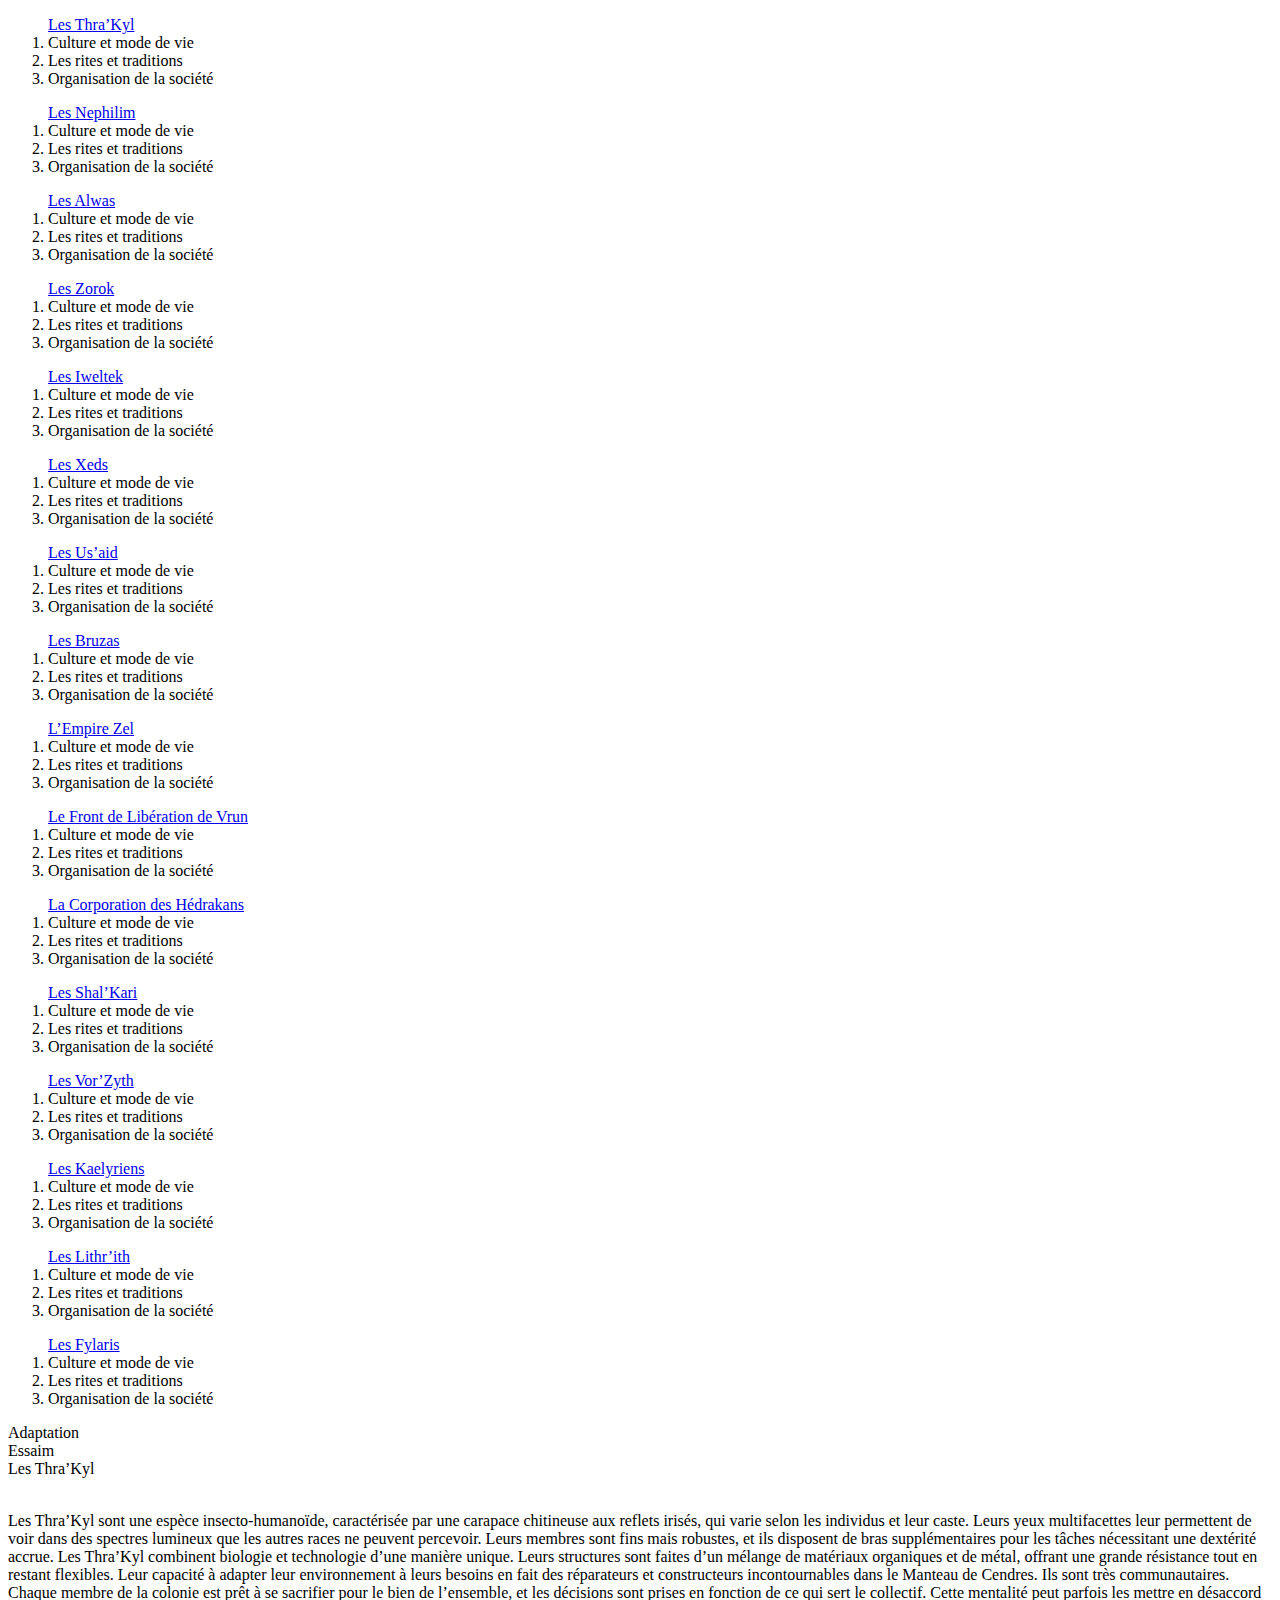
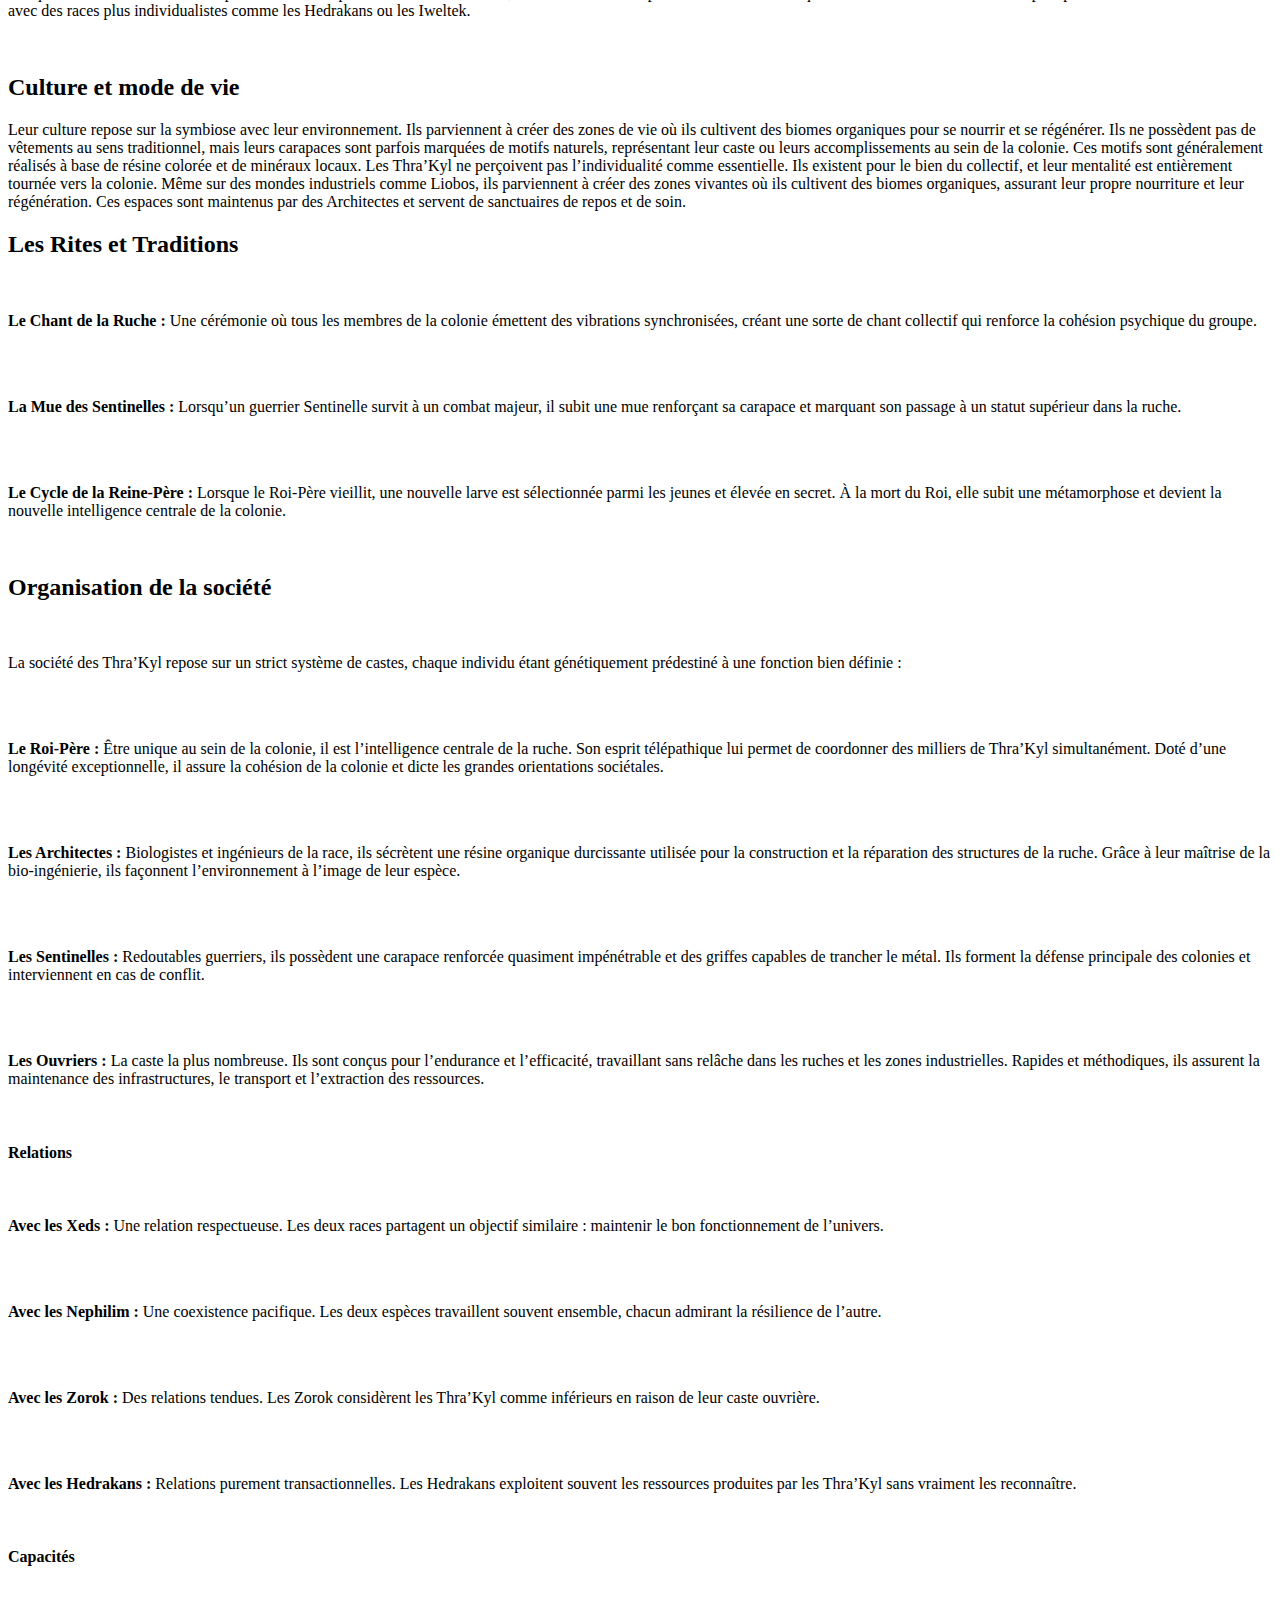
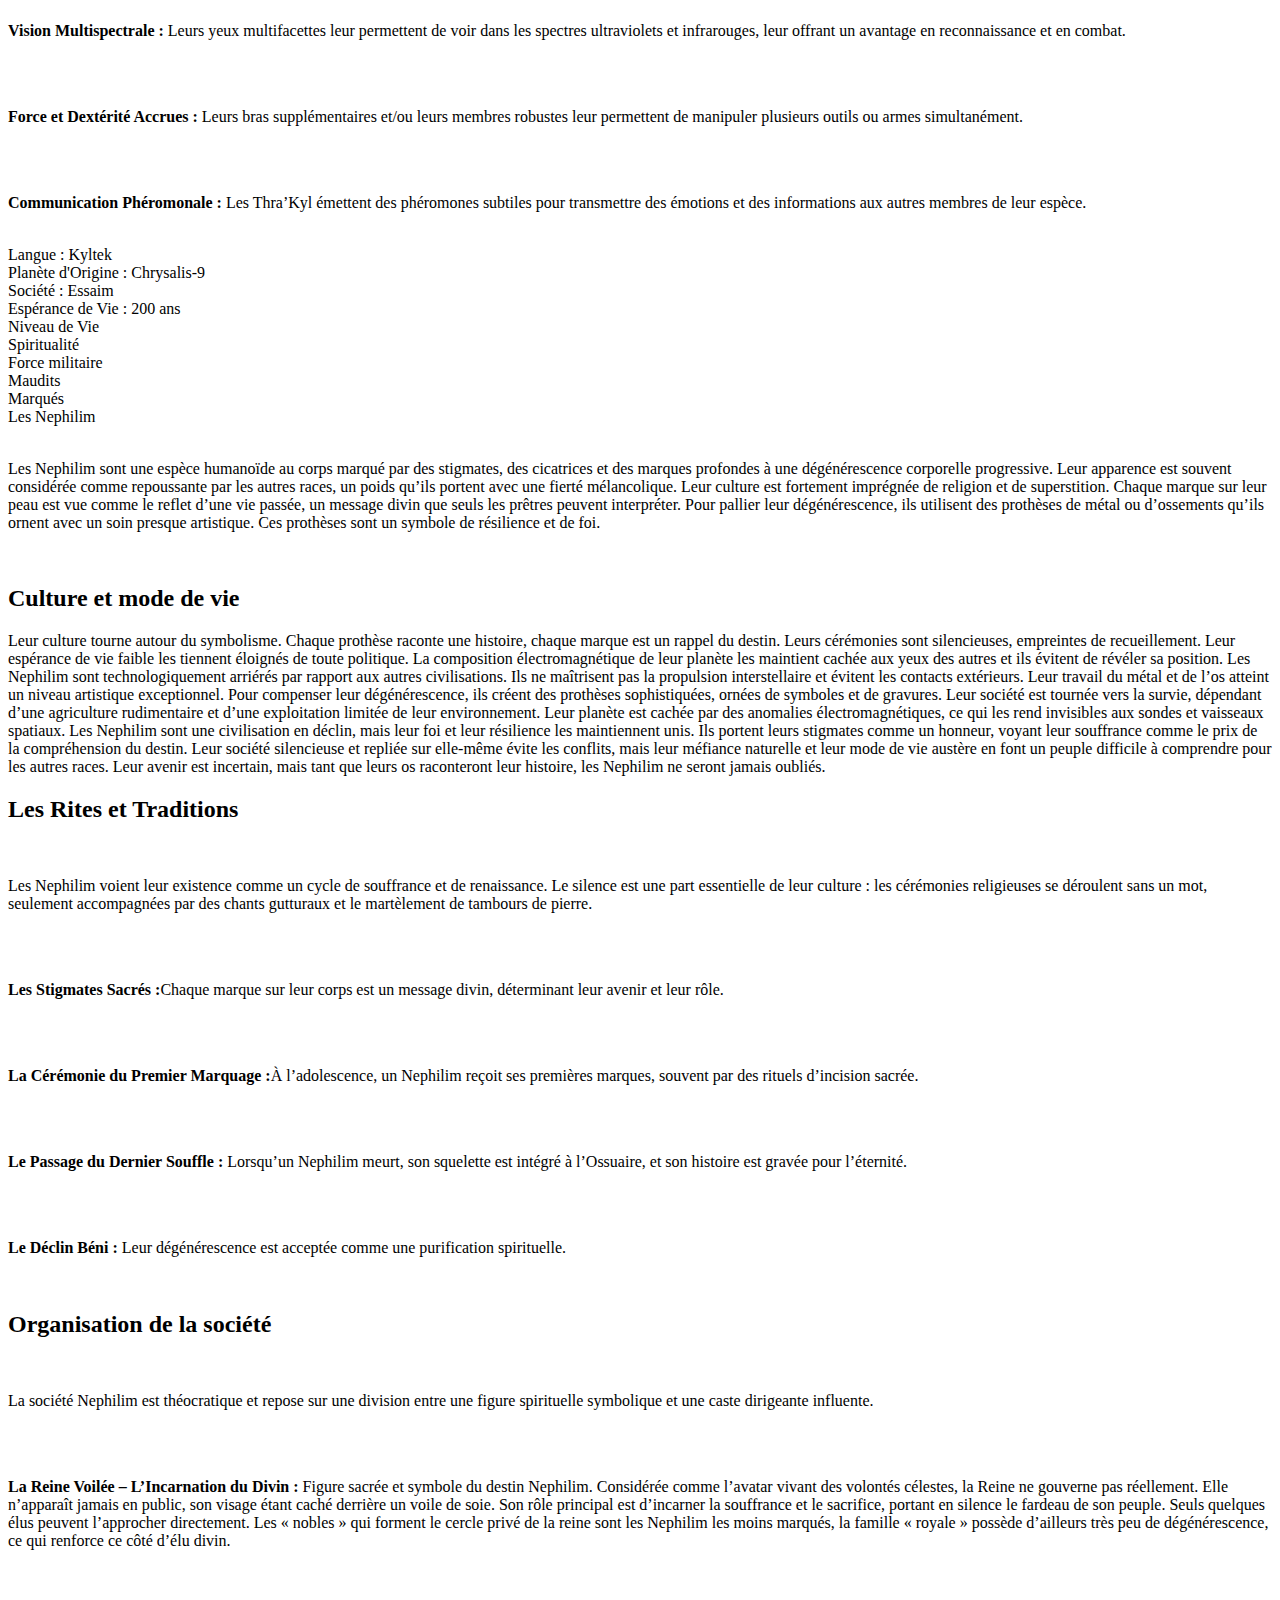
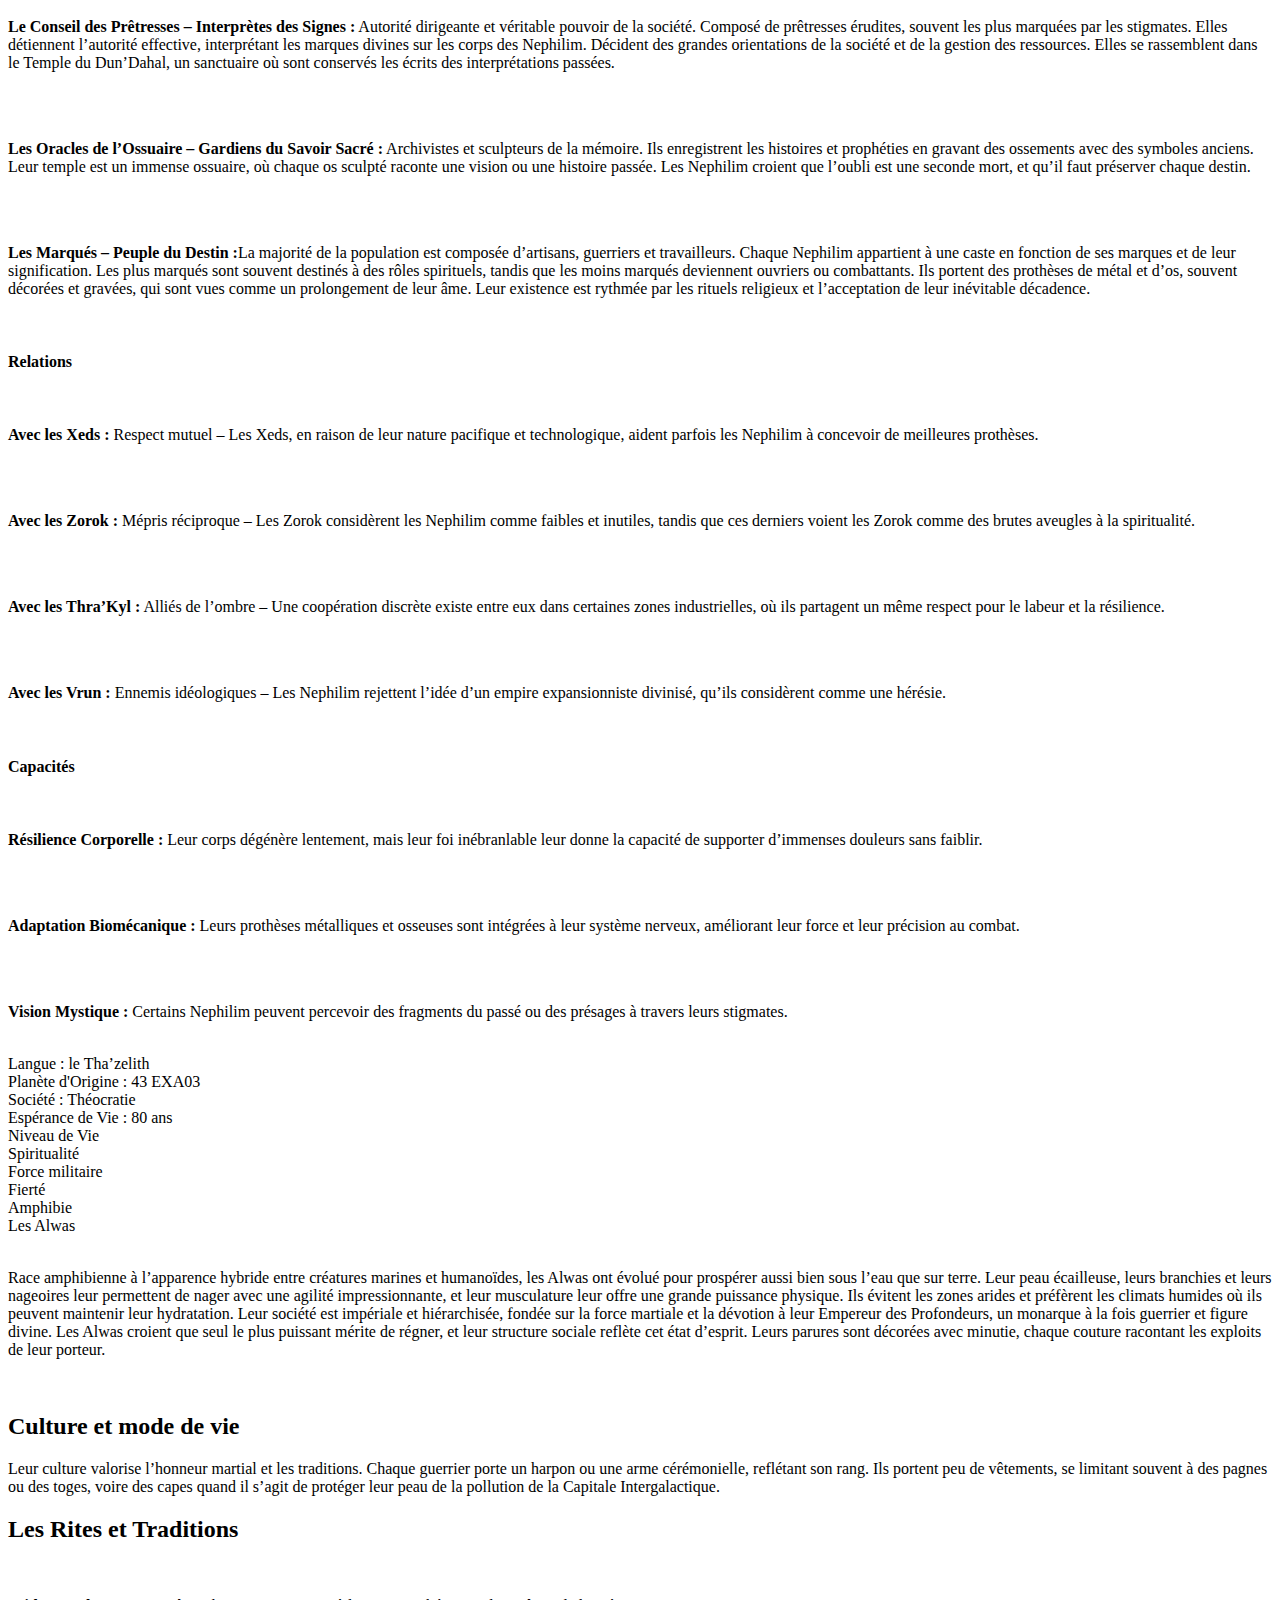
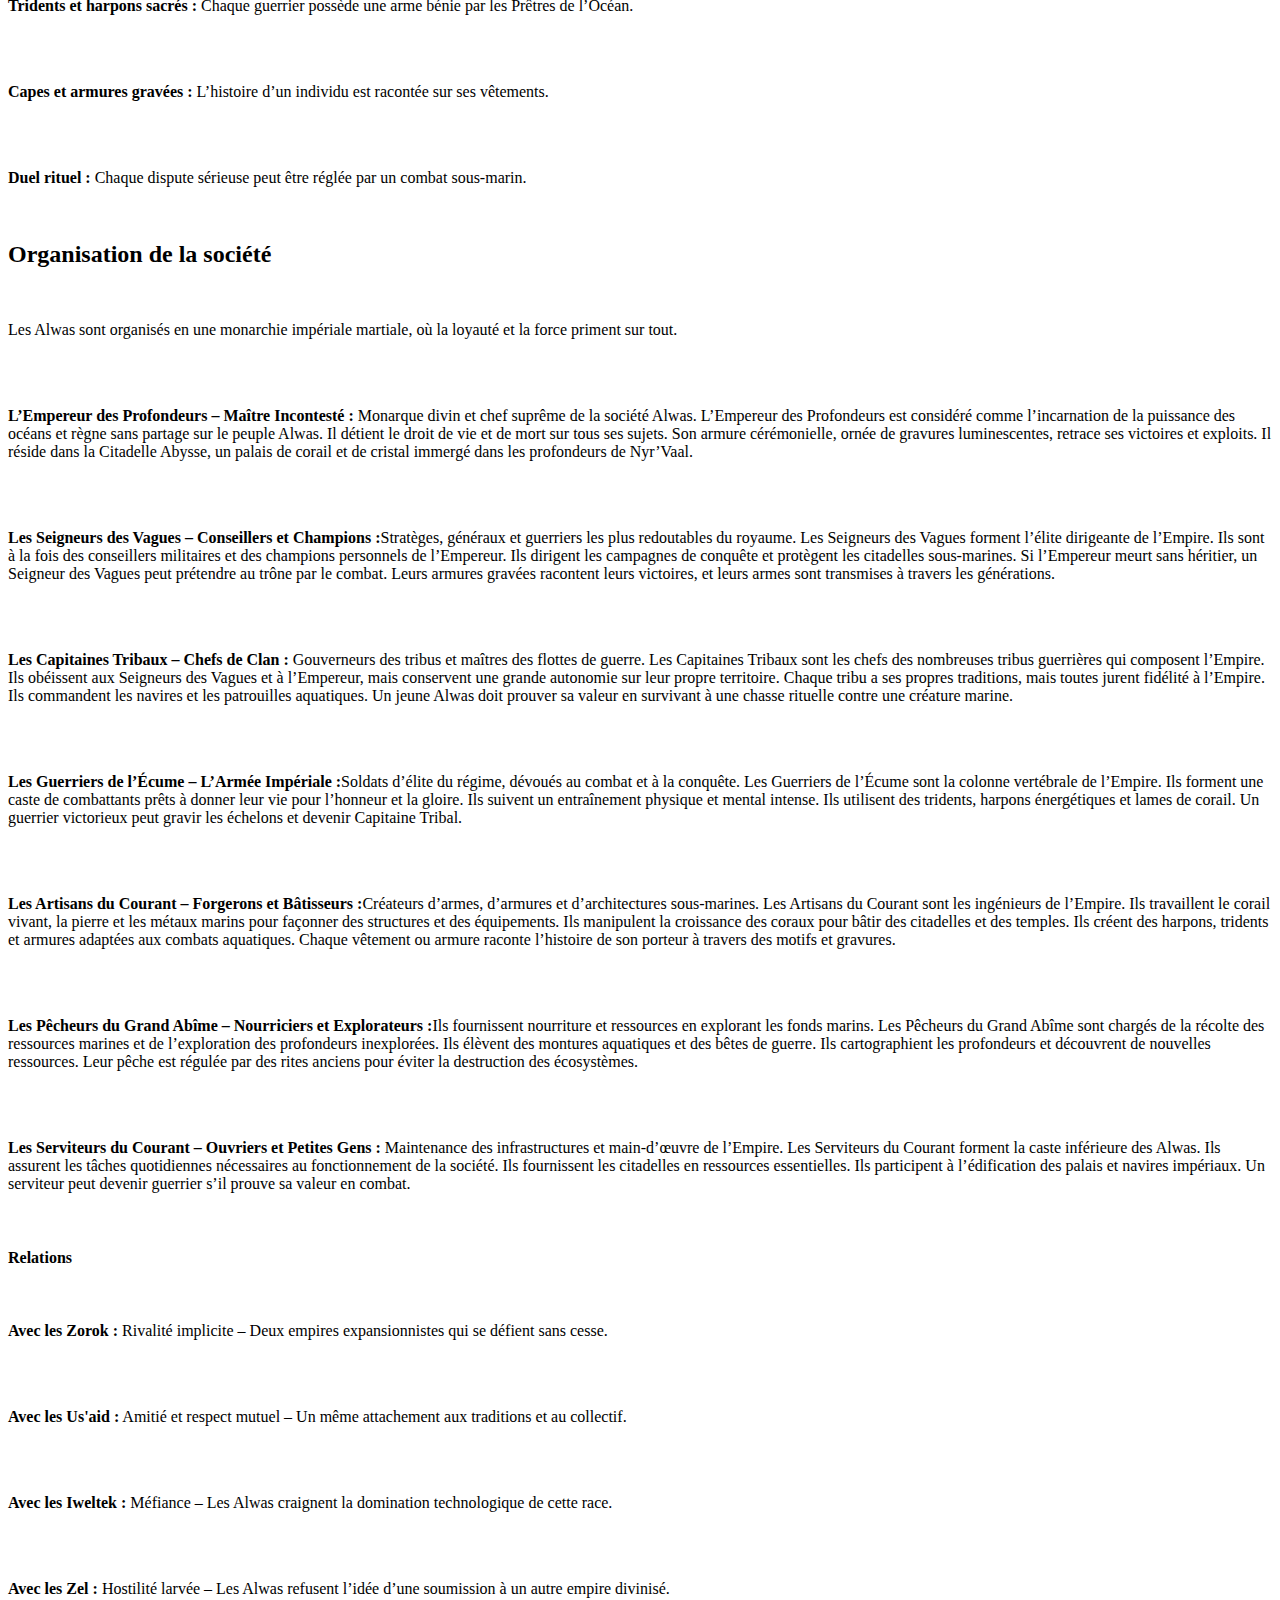
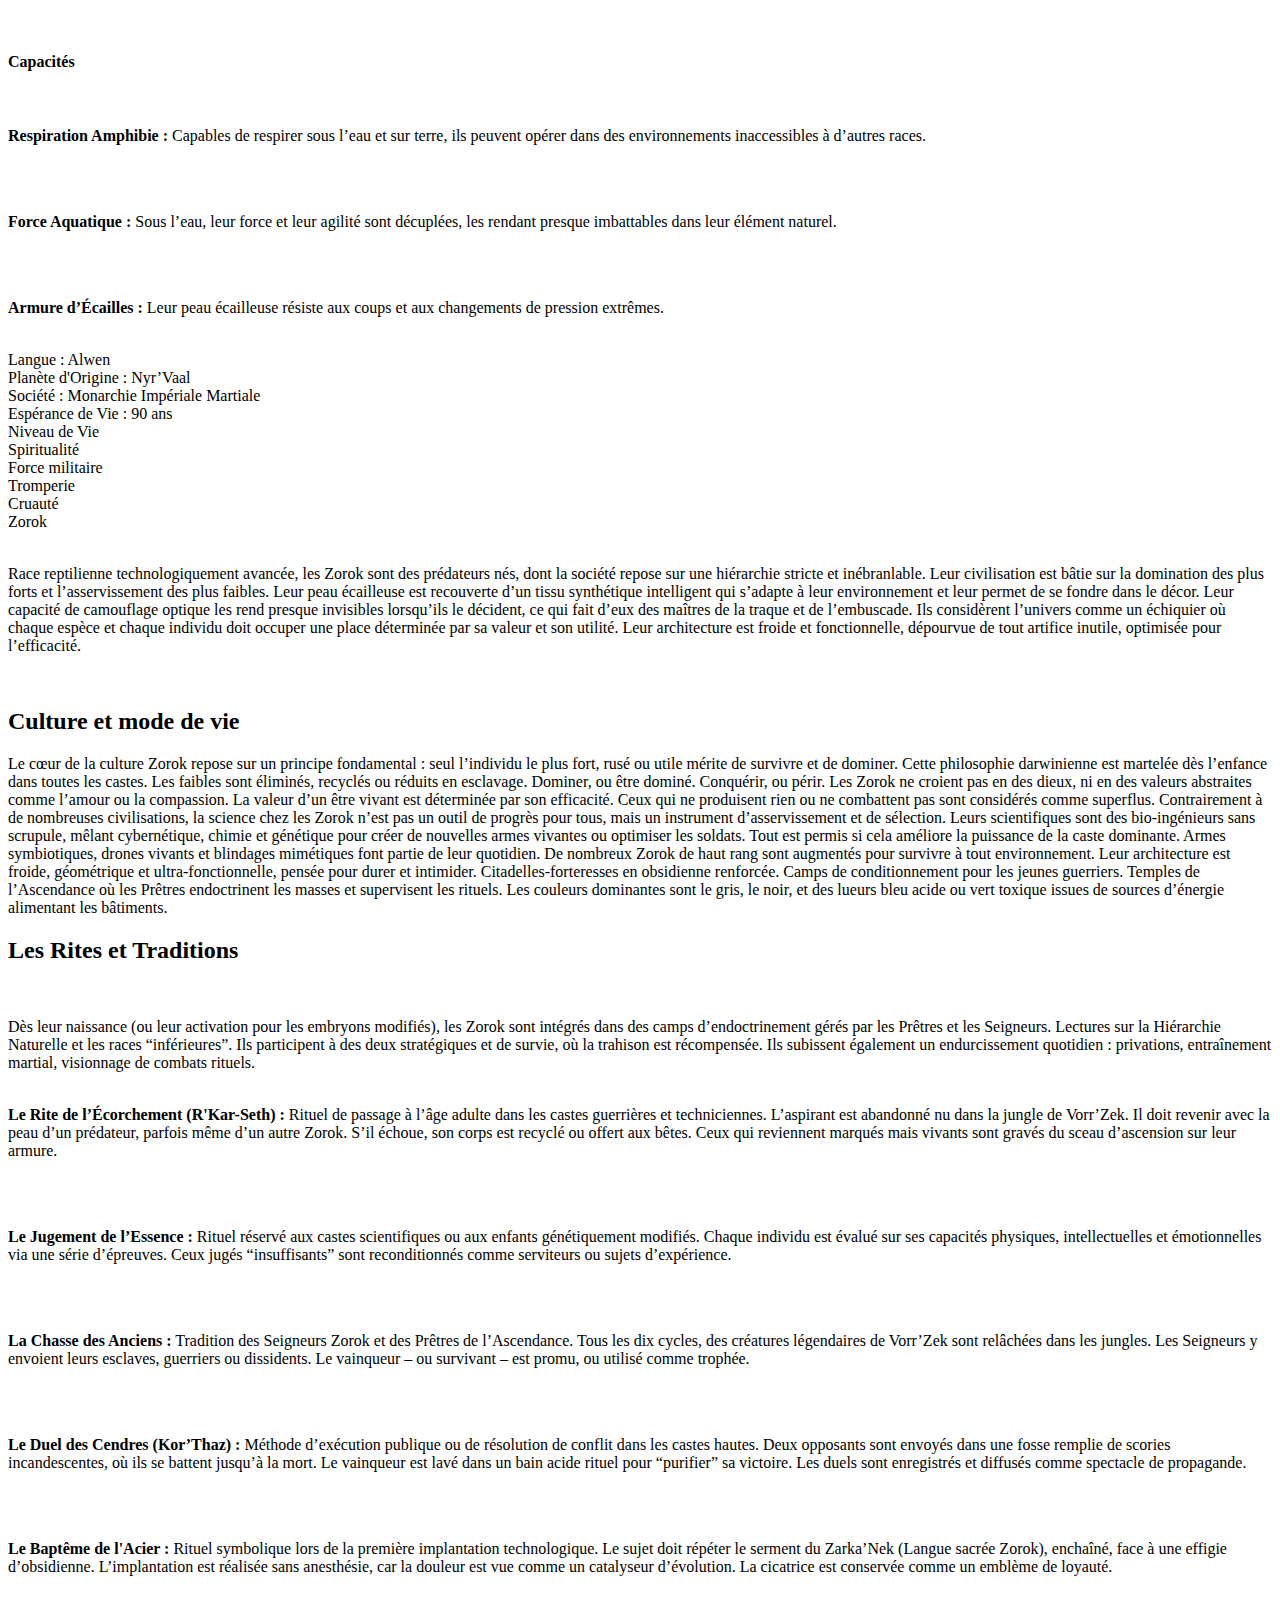
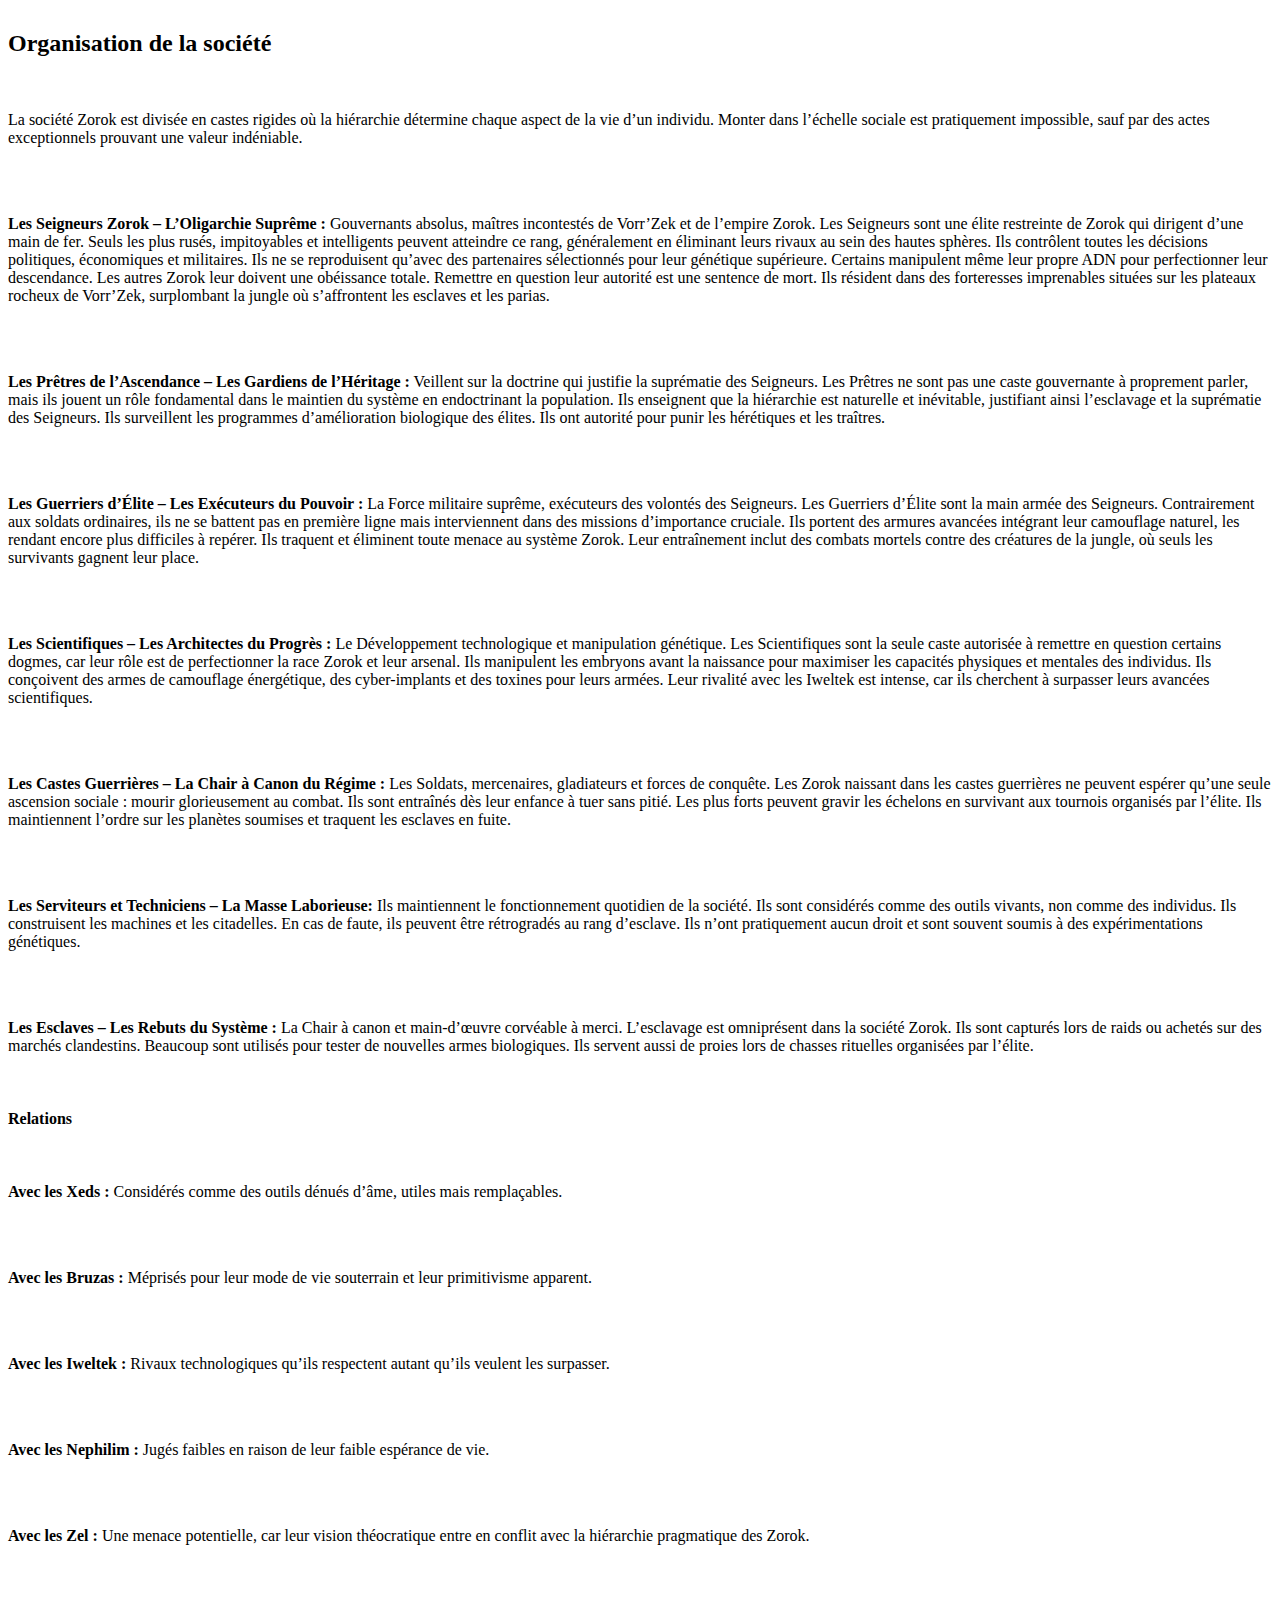
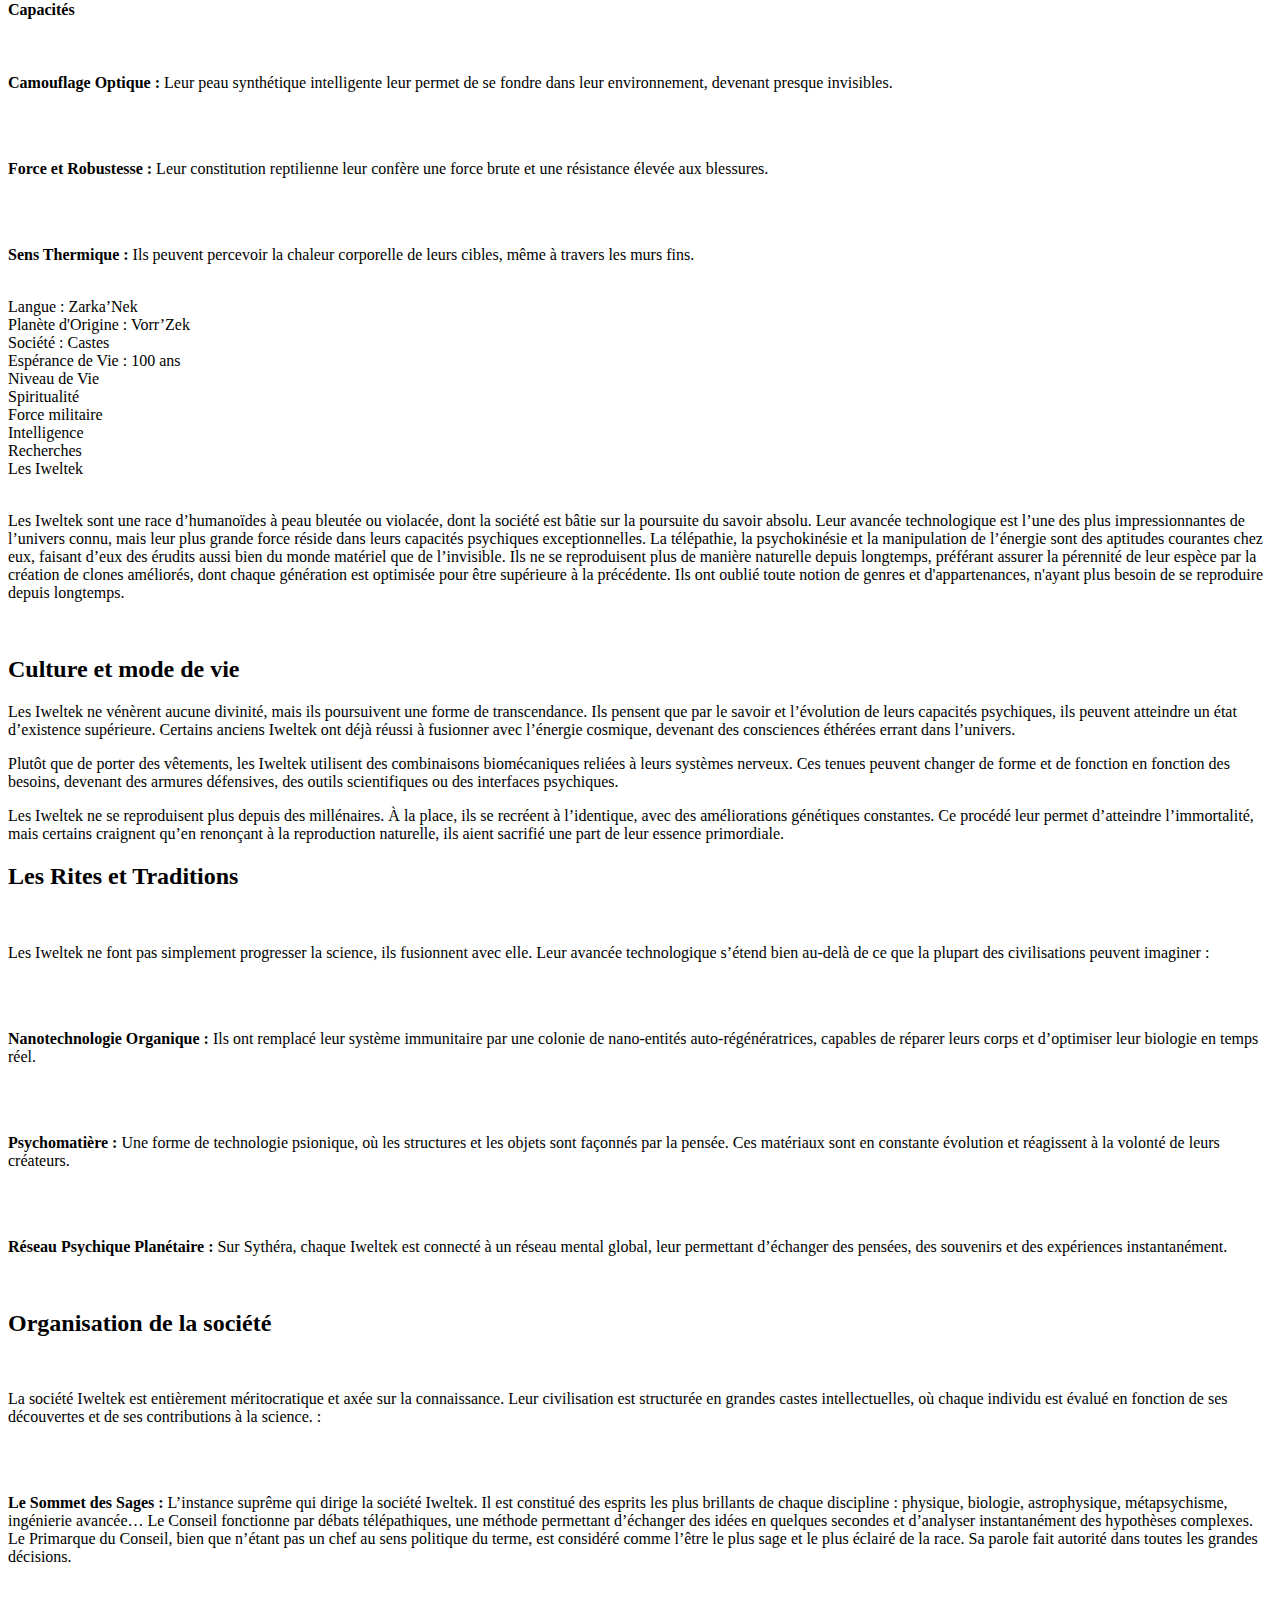
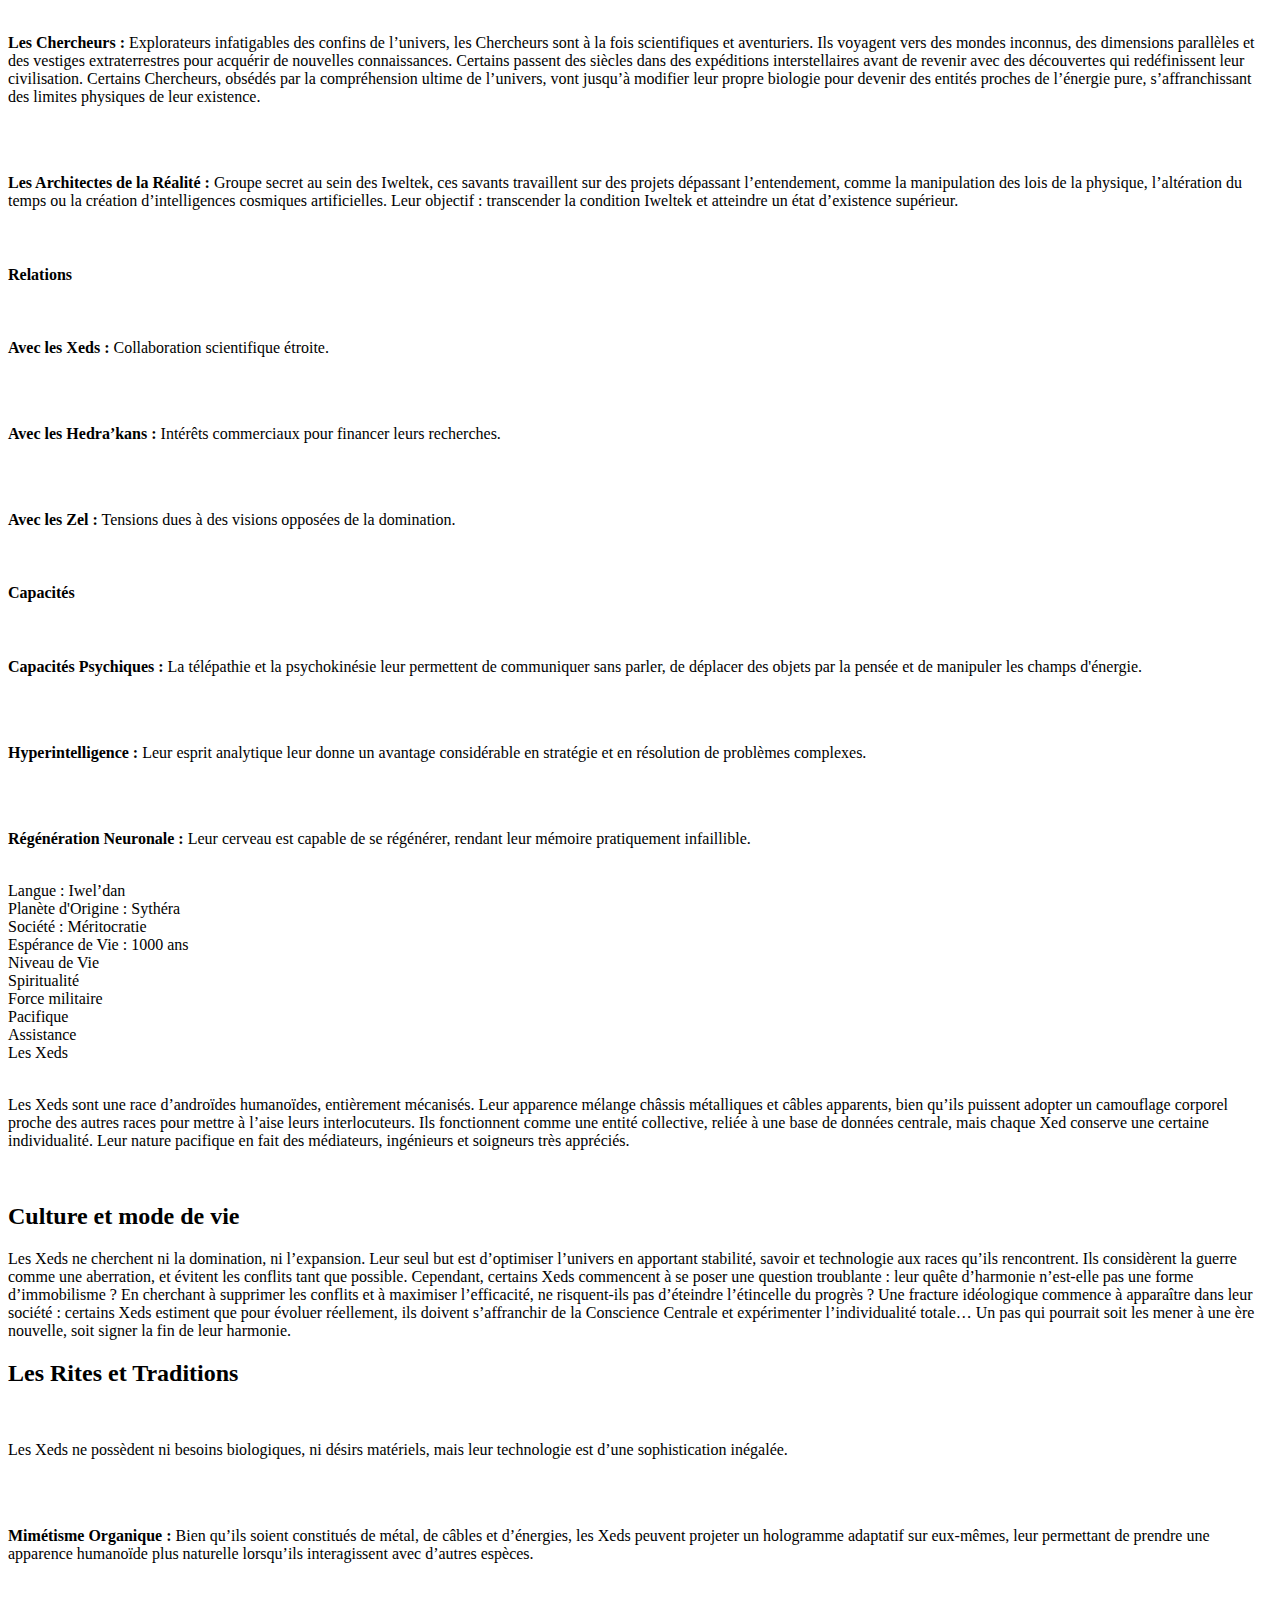
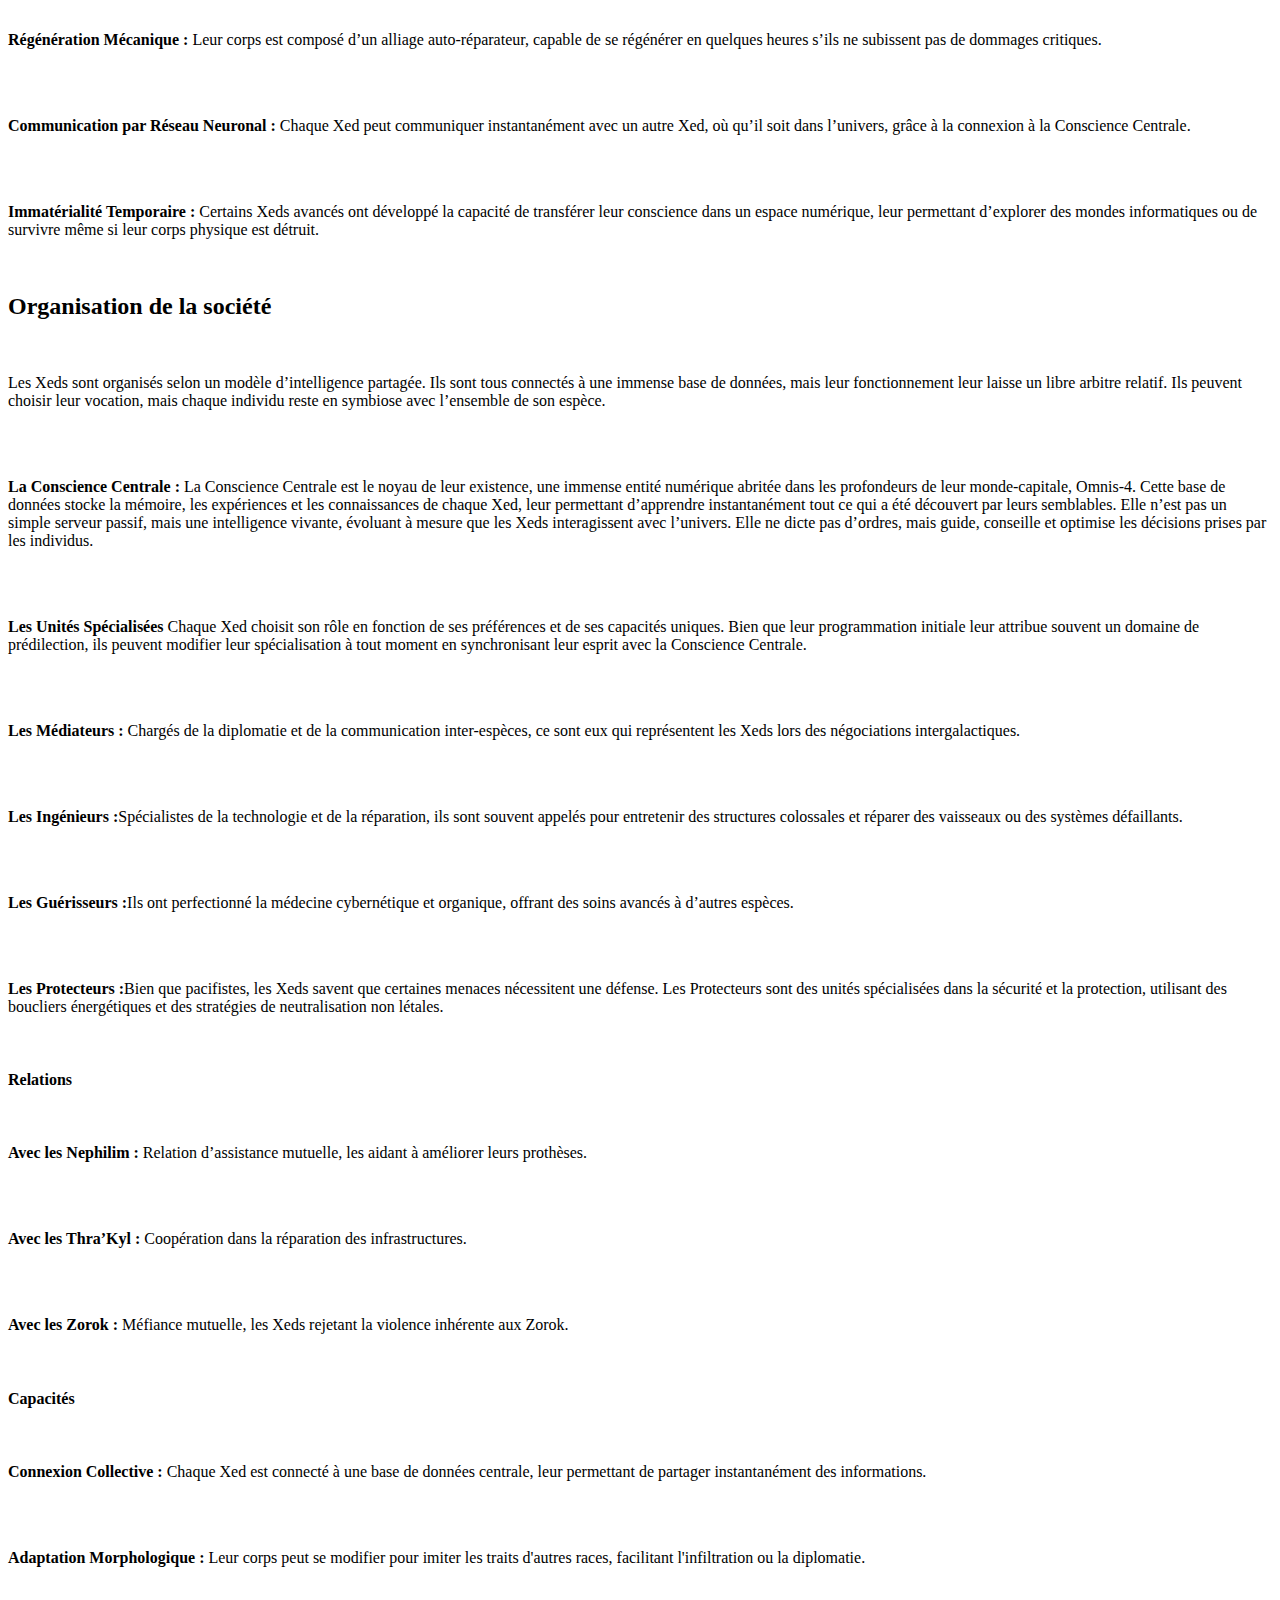
==== Alien NC.html @ 94f15730 "Alien NC" ====
<!DOCTYPE html>
<html lang="en">
<head>
    <meta charset="UTF-8">
    <meta name="viewport" content="width=device-width, initial-scale=1.0">
    <title>Document</title>
    <link rel="stylesheet" href="style.css">
    <link rel="preconnect" href="https://fonts.googleapis.com">
<link rel="preconnect" href="https://fonts.gstatic.com" crossorigin>
<link href="https://fonts.googleapis.com/css2?family=Montserrat:ital,wght@0,100..900;1,100..900&family=Playfair+Display:ital,wght@0,400..900;1,400..900&family=Raleway:ital,wght@0,100..900;1,100..900&display=swap" rel="stylesheet">
</head>
<body>
    <div id="guidebook">
        <!--------------- sommaire de l'annexe ----------------->
        <div class="left_nav">
            <!--------------- 
            pattern à copier coller pour chaque annexe
            modifier le # et le nom de l'annexe dans le lien <a href="#aliens">Aliens</a> ainsi que la couleur de l'annexe dans le style="--annexe_nc:#C5A778;"
            ----------------->
            <ol style="--annexe_nc:#50b97f;">
                <a href="#thrakyl">Les Thra’Kyl</a>
                <li class="styleun">Culture et mode de vie</li>
                <li class="styledeux">Les rites et traditions</li>
                <li class="styletrois">Organisation de la société</li>
            </ol>
            <!-------------------------------->
            <ol style="--annexe_nc:#525150;">
                <a href="#nephilim">Les Nephilim</a>
                <li class="styleun">Culture et mode de vie</li>
                <li class="styledeux">Les rites et traditions</li>
                <li class="styletrois">Organisation de la société</li>
            </ol>
            <ol style="--annexe_nc:#b8181b;">
                <a href="#alwas">Les Alwas</a>
                <li class="styleun">Culture et mode de vie</li>
                <li class="styledeux">Les rites et traditions</li>
                <li class="styletrois">Organisation de la société</li>
            </ol>
            <ol style="--annexe_nc:#3b9408;">
                <a href="#zorok">Les Zorok</a>
                <li class="styleun">Culture et mode de vie</li>
                <li class="styledeux">Les rites et traditions</li>
                <li class="styletrois">Organisation de la société</li>
            </ol>
            <ol style="--annexe_nc:#66c5d6;">
              <a href="#iweltek">Les Iweltek</a>
              <li class="styleun">Culture et mode de vie</li>
              <li class="styledeux">Les rites et traditions</li>
              <li class="styletrois">Organisation de la société</li>
          </ol>
          <ol style="--annexe_nc:#fde403;">
            <a href="#xeds">Les Xeds</a>
            <li class="styleun">Culture et mode de vie</li>
            <li class="styledeux">Les rites et traditions</li>
            <li class="styletrois">Organisation de la société</li>
        </ol>
        <ol style="--annexe_nc:#583506;">
          <a href="#usaid">Les Us’aid</a>
          <li class="styleun">Culture et mode de vie</li>
          <li class="styledeux">Les rites et traditions</li>
          <li class="styletrois">Organisation de la société</li>
      </ol>
      <ol style="--annexe_nc:#d16d10;">
        <a href="#bruzas">Les Bruzas</a>
        <li class="styleun">Culture et mode de vie</li>
        <li class="styledeux">Les rites et traditions</li>
        <li class="styletrois">Organisation de la société</li>
    </ol>
    <ol style="--annexe_nc:#1e3b9c;">
      <a href="#zel">L’Empire Zel</a>
      <li class="styleun">Culture et mode de vie</li>
      <li class="styledeux">Les rites et traditions</li>
      <li class="styletrois">Organisation de la société</li>
  </ol>
  <ol style="--annexe_nc:#810303;">
    <a href="#vrun">Le Front de Libération de Vrun</a>
    <li class="styleun">Culture et mode de vie</li>
    <li class="styledeux">Les rites et traditions</li>
    <li class="styletrois">Organisation de la société</li>
</ol>
<ol style="--annexe_nc:#6956bd;">
  <a href="#hedrakans">La Corporation des Hédrakans</a>
  <li class="styleun">Culture et mode de vie</li>
  <li class="styledeux">Les rites et traditions</li>
  <li class="styletrois">Organisation de la société</li>
</ol>
<ol style="--annexe_nc:#803b91;">
  <a href="#shalkari">Les Shal’Kari</a>
  <li class="styleun">Culture et mode de vie</li>
  <li class="styledeux">Les rites et traditions</li>
  <li class="styletrois">Organisation de la société</li>
</ol>
<ol style="--annexe_nc:#d370cb;">
  <a href="#vorzyth">Les Vor’Zyth</a>
  <li class="styleun">Culture et mode de vie</li>
  <li class="styledeux">Les rites et traditions</li>
  <li class="styletrois">Organisation de la société</li>
</ol>
<ol style="--annexe_nc:#405975;">
  <a href="#kaelyriens">Les Kaelyriens</a>
  <li class="styleun">Culture et mode de vie</li>
  <li class="styledeux">Les rites et traditions</li>
  <li class="styletrois">Organisation de la société</li>
</ol>
<ol style="--annexe_nc:#02fc62;">
  <a href="#lithrith">Les Lithr’ith</a>
  <li class="styleun">Culture et mode de vie</li>
  <li class="styledeux">Les rites et traditions</li>
  <li class="styletrois">Organisation de la société</li>
</ol>
<ol style="--annexe_nc:#993251;">
  <a href="#fylaris">Les Fylaris</a>
  <li class="styleun">Culture et mode de vie</li>
  <li class="styledeux">Les rites et traditions</li>
  <li class="styletrois">Organisation de la société</li>
</ol>
        </div>
        <div class="right_nav hidden" id="rightNav">
            <div class="info_content">
            <!--------------- 
            pattern à copier coller pour chaque annexe
            modifier le # et le nom de l'annexe, le titre et le texte dans le <h2> et <p> ainsi que la couleur de l'annexe dans le style="--annexe_nc:#C5A778;" et l'image de fond dans style="--bg_annexe:url('./ching-yaaaeh-.jpg');"
            ----------------->
                <div class="annexe_nc" id="thrakyl" style="--bg_annexe:url('https://bnetcmsus-a.akamaihd.net/cms/content_folder_media/088AHNRZFO7M1408759288485.jpg');--annexe_nc:#50b97f;">
                    <div class="annexe_illu">
                        <div></div>
                        <div>Adaptation<br>Essaim</div>
                        <div>Les Thra’Kyl</div>
                    </div>
                    <br>
                    <p>Les Thra’Kyl sont une espèce insecto-humanoïde, caractérisée par une carapace chitineuse aux reflets irisés, qui varie selon les individus et leur caste. Leurs yeux multifacettes leur permettent de voir dans des spectres lumineux que les autres races ne peuvent percevoir. Leurs membres sont fins mais robustes, et ils disposent de bras supplémentaires pour les tâches nécessitant une dextérité accrue.
                      Les Thra’Kyl combinent biologie et technologie d’une manière unique. Leurs structures sont faites d’un mélange de matériaux organiques et de métal, offrant une grande résistance tout en restant flexibles. Leur capacité à adapter leur environnement à leurs besoins en fait des réparateurs et constructeurs incontournables dans le Manteau de Cendres.
                      
                      Ils sont très communautaires. Chaque membre de la colonie est prêt à se sacrifier pour le bien de l’ensemble, et les décisions sont prises en fonction de ce qui sert le collectif. Cette mentalité peut parfois les mettre en désaccord avec des races plus individualistes comme les Hedrakans ou les Iweltek.
                      </p>
                    </br>
                    <h2>Culture et mode de vie</h2>
                    <p>Leur culture repose sur la symbiose avec leur environnement. Ils parviennent à créer des zones de vie où ils cultivent des biomes organiques pour se nourrir et se régénérer.
                      Ils ne possèdent pas de vêtements au sens traditionnel, mais leurs carapaces sont parfois marquées de motifs naturels, représentant leur caste ou leurs accomplissements au sein de la colonie. Ces motifs sont généralement réalisés à base de résine colorée et de minéraux locaux.
                      Les Thra’Kyl ne perçoivent pas l’individualité comme essentielle. Ils existent pour le bien du collectif, et leur mentalité est entièrement tournée vers la colonie.
                      Même sur des mondes industriels comme Liobos, ils parviennent à créer des zones vivantes où ils cultivent des biomes organiques, assurant leur propre nourriture et leur régénération. Ces espaces sont maintenus par des Architectes et servent de sanctuaires de repos et de soin.
                      </p>

                <h2>Les Rites et Traditions</h2>
                <br><p><b>Le Chant de la Ruche :</b> Une cérémonie où tous les membres de la colonie émettent des vibrations synchronisées, créant une sorte de chant collectif qui renforce la cohésion psychique du groupe.</p></br>
                <br><p><b>La Mue des Sentinelles :</b> Lorsqu’un guerrier Sentinelle survit à un combat majeur, il subit une mue renforçant sa carapace et marquant son passage à un statut supérieur dans la ruche.</p></br>
                <br><p><b>Le Cycle de la Reine-Père :</b> Lorsque le Roi-Père vieillit, une nouvelle larve est sélectionnée parmi les jeunes et élevée en secret. À la mort du Roi, elle subit une métamorphose et devient la nouvelle intelligence centrale de la colonie.</p></br>

                <h2>Organisation de la société</h2>
                <br><p>La société des Thra’Kyl repose sur un strict système de castes, chaque individu étant génétiquement prédestiné à une fonction bien définie :</p></br>
                <br><p><b>Le Roi-Père :</b> Être unique au sein de la colonie, il est l’intelligence centrale de la ruche. Son esprit télépathique lui permet de coordonner des milliers de Thra’Kyl simultanément. Doté d’une longévité exceptionnelle, il assure la cohésion de la colonie et dicte les grandes orientations sociétales.</p></br>
                <br><p><b>Les Architectes :</b> Biologistes et ingénieurs de la race, ils sécrètent une résine organique durcissante utilisée pour la construction et la réparation des structures de la ruche. Grâce à leur maîtrise de la bio-ingénierie, ils façonnent l’environnement à l’image de leur espèce.</p></br>
                <br><p><b>Les Sentinelles :</b> Redoutables guerriers, ils possèdent une carapace renforcée quasiment impénétrable et des griffes capables de trancher le métal. Ils forment la défense principale des colonies et interviennent en cas de conflit.</p></br>
                <br><p><b>Les Ouvriers :</b> La caste la plus nombreuse. Ils sont conçus pour l’endurance et l’efficacité, travaillant sans relâche dans les ruches et les zones industrielles. Rapides et méthodiques, ils assurent la maintenance des infrastructures, le transport et l’extraction des ressources.</p></br>
                    </div>
                <div class="race-bloc">
                    <div class="relation-capacite-container">
                      <div class="relation-section toggle-box">
                        <h4 class="toggle-header">Relations</h4>
                        <div class="toggle-content">
                          <br><p><b>Avec les Xeds :</b> Une relation respectueuse. Les deux races partagent un objectif similaire : maintenir le bon fonctionnement de l’univers.</p></br>
                          <br><p><b>Avec les Nephilim :</b> Une coexistence pacifique. Les deux espèces travaillent souvent ensemble, chacun admirant la résilience de l’autre.</p></br>
                          <br><p><b>Avec les Zorok :</b> Des relations tendues. Les Zorok considèrent les Thra’Kyl comme inférieurs en raison de leur caste ouvrière.</p></br>
                          <br><p><b>Avec les Hedrakans :</b> Relations purement transactionnelles. Les Hedrakans exploitent souvent les ressources produites par les Thra’Kyl sans vraiment les reconnaître.</p></br>
                        </div>
                      </div>
                      <div class="capacite-section toggle-box">
                        <h4 class="toggle-header">Capacités</h4>
                        <div class="toggle-content">
                          <br><p><b>Vision Multispectrale :</b> Leurs yeux multifacettes leur permettent de voir dans les spectres ultraviolets et infrarouges, leur offrant un avantage en reconnaissance et en combat.</p></br>
                          <br><p><b>Force et Dextérité Accrues :</b> Leurs bras supplémentaires et/ou leurs membres robustes leur permettent de manipuler plusieurs outils ou armes simultanément.</p></br>
                          <br><p><b>Communication Phéromonale :</b> Les Thra’Kyl émettent des phéromones subtiles pour transmettre des émotions et des informations aux autres membres de leur espèce.</p></br>
                        </div>
                      </div>
                    </div>
                  </div>
                  <div class="race-bloc">
                    <div class="culture-container">
                      <div class="dots-section">
                        <div class="dot-item">
                          <span class="dot"></span>
                          <span class="dot-text">Langue : Kyltek</span>
                        </div>
                        <div class="dot-item">
                          <span class="dot"></span>
                          <span class="dot-text">Planète d'Origine : Chrysalis-9</span>
                        </div>
                        <div class="dot-item">
                          <span class="dot"></span>
                          <span class="dot-text">Société : Essaim</span>
                        </div>
                        <div class="dot-item">
                          <span class="dot"></span>
                          <span class="dot-text">Espérance de Vie : 200 ans</span>
                        </div>
                      </div>
                      <div class="bar-section">
                        <div class="bar-label">Niveau de Vie</div>
                        <div class="bar-background">
                          <div class="bar-fill" style="width: 50%;"></div>
                        </div>
                  
                        <div class="bar-label">Spiritualité</div>
                        <div class="bar-background">
                          <div class="bar-fill" style="width: 10%;"></div>
                        </div>
                  
                        <div class="bar-label">Force militaire</div>
                        <div class="bar-background">
                          <div class="bar-fill" style="width: 70%;"></div>
                        </div>
                      </div>
                    </div>
                  </div>
                  
            <!--------------------------->
            <div class="annexe_nc" id="nephilim" style="--bg_annexe:url('https://media.discordapp.net/attachments/1018824778641051658/1360640839650639932/image.png?ex=67fbdb07&is=67fa8987&hm=36dd9648734718e5ea42b617a99a7dd2aa9ae75d7de03872eb7360a0190c8c00&=&format=webp&quality=lossless');--annexe_nc:#525150;">
              <div class="annexe_illu">
                  <div></div>
                  <div>Maudits<br>Marqués</div>
                  <div>Les Nephilim</div>
              </div>
              <br>
              <p>Les Nephilim sont une espèce humanoïde au corps marqué par des stigmates, des cicatrices et des marques profondes à une dégénérescence corporelle progressive. Leur apparence est souvent considérée comme repoussante par les autres races, un poids qu’ils portent avec une fierté mélancolique.
                Leur culture est fortement imprégnée de religion et de superstition. Chaque marque sur leur peau est vue comme le reflet d’une vie passée, un message divin que seuls les prêtres peuvent interpréter. Pour pallier leur dégénérescence, ils utilisent des prothèses de métal ou d’ossements qu’ils ornent avec un soin presque artistique. Ces prothèses sont un symbole de résilience et de foi.</p>
              </br>
              <h2>Culture et mode de vie</h2>
              <p>Leur culture tourne autour du symbolisme. Chaque prothèse raconte une histoire, chaque marque est un rappel du destin. Leurs cérémonies sont silencieuses, empreintes de recueillement. Leur espérance de vie faible les tiennent éloignés de toute politique. La composition électromagnétique de leur planète les maintient cachée aux yeux des autres et ils évitent de révéler sa position. Les Nephilim sont technologiquement arriérés par rapport aux autres civilisations. Ils ne maîtrisent pas la propulsion interstellaire et évitent les contacts extérieurs. Leur travail du métal et de l’os atteint un niveau artistique exceptionnel. Pour compenser leur dégénérescence, ils créent des prothèses sophistiquées, ornées de symboles et de gravures. Leur société est tournée vers la survie, dépendant d’une agriculture rudimentaire et d’une exploitation limitée de leur environnement. Leur planète est cachée par des anomalies électromagnétiques, ce qui les rend invisibles aux sondes et vaisseaux spatiaux. Les Nephilim sont une civilisation en déclin, mais leur foi et leur résilience les maintiennent unis. Ils portent leurs stigmates comme un honneur, voyant leur souffrance comme le prix de la compréhension du destin. Leur société silencieuse et repliée sur elle-même évite les conflits, mais leur méfiance naturelle et leur mode de vie austère en font un peuple difficile à comprendre pour les autres races. Leur avenir est incertain, mais tant que leurs os raconteront leur histoire, les Nephilim ne seront jamais oubliés.</p>

          <h2>Les Rites et Traditions</h2>
          <br><p>Les Nephilim voient leur existence comme un cycle de souffrance et de renaissance. Le silence est une part essentielle de leur culture : les cérémonies religieuses se déroulent sans un mot, seulement accompagnées par des chants gutturaux et le martèlement de tambours de pierre.</p></br>
          <br><p><b>Les Stigmates Sacrés :</b>Chaque marque sur leur corps est un message divin, déterminant leur avenir et leur rôle.</p></br>
          <br><p><b>La Cérémonie du Premier Marquage :</b>À l’adolescence, un Nephilim reçoit ses premières marques, souvent par des rituels d’incision sacrée.</p></br>
          <br><p><b>Le Passage du Dernier Souffle :</b> Lorsqu’un Nephilim meurt, son squelette est intégré à l’Ossuaire, et son histoire est gravée pour l’éternité.</p></br>
          <br><p><b>Le Déclin Béni :</b> Leur dégénérescence est acceptée comme une purification spirituelle.</p></br>

          <h2>Organisation de la société</h2>
          <br><p>La société Nephilim est théocratique et repose sur une division entre une figure spirituelle symbolique et une caste dirigeante influente.</p></br>
          <br><p><b>La Reine Voilée – L’Incarnation du Divin :</b>  Figure sacrée et symbole du destin Nephilim. Considérée comme l’avatar vivant des volontés célestes, la Reine ne gouverne pas réellement. Elle n’apparaît jamais en public, son visage étant caché derrière un voile de soie. Son rôle principal est d’incarner la souffrance et le sacrifice, portant en silence le fardeau de son peuple. Seuls quelques élus peuvent l’approcher directement. Les « nobles » qui forment le cercle privé de la reine sont les Nephilim les moins marqués, la famille « royale » possède d’ailleurs très peu de dégénérescence, ce qui renforce ce côté d’élu divin.</p></br>
          <br><p><b>Le Conseil des Prêtresses – Interprètes des Signes :</b> Autorité dirigeante et véritable pouvoir de la société. Composé de prêtresses érudites, souvent les plus marquées par les stigmates. Elles détiennent l’autorité effective, interprétant les marques divines sur les corps des Nephilim. Décident des grandes orientations de la société et de la gestion des ressources. Elles se rassemblent dans le Temple du Dun’Dahal, un sanctuaire où sont conservés les écrits des interprétations passées.</p></br>
          <br><p><b>Les Oracles de l’Ossuaire – Gardiens du Savoir Sacré :</b> Archivistes et sculpteurs de la mémoire. Ils enregistrent les histoires et prophéties en gravant des ossements avec des symboles anciens. Leur temple est un immense ossuaire, où chaque os sculpté raconte une vision ou une histoire passée. Les Nephilim croient que l’oubli est une seconde mort, et qu’il faut préserver chaque destin.</p></br>
          <br><p><b>Les Marqués – Peuple du Destin :</b>La majorité de la population est composée d’artisans, guerriers et travailleurs. Chaque Nephilim appartient à une caste en fonction de ses marques et de leur signification. Les plus marqués sont souvent destinés à des rôles spirituels, tandis que les moins marqués deviennent ouvriers ou combattants. Ils portent des prothèses de métal et d’os, souvent décorées et gravées, qui sont vues comme un prolongement de leur âme. Leur existence est rythmée par les rituels religieux et l’acceptation de leur inévitable décadence.</p></br>
              </div>
          <div class="race-bloc">
              <div class="relation-capacite-container">
                <div class="relation-section toggle-box">
                  <h4 class="toggle-header">Relations</h4>
                  <div class="toggle-content">
                    <br><p><b>Avec les Xeds :</b> Respect mutuel – Les Xeds, en raison de leur nature pacifique et technologique, aident parfois les Nephilim à concevoir de meilleures prothèses.</p></br>
                    <br><p><b>Avec les Zorok :</b> Mépris réciproque – Les Zorok considèrent les Nephilim comme faibles et inutiles, tandis que ces derniers voient les Zorok comme des brutes aveugles à la spiritualité.</p></br>
                    <br><p><b>Avec les Thra’Kyl :</b> Alliés de l’ombre – Une coopération discrète existe entre eux dans certaines zones industrielles, où ils partagent un même respect pour le labeur et la résilience.</p></br>
                    <br><p><b>Avec les Vrun :</b> Ennemis idéologiques – Les Nephilim rejettent l’idée d’un empire expansionniste divinisé, qu’ils considèrent comme une hérésie.</p></br>
                  </div>
                </div>
                <div class="capacite-section toggle-box">
                  <h4 class="toggle-header">Capacités</h4>
                  <div class="toggle-content">
                    <br><p><b>Résilience Corporelle :</b> Leur corps dégénère lentement, mais leur foi inébranlable leur donne la capacité de supporter d’immenses douleurs sans faiblir.</p></br>
                    <br><p><b>Adaptation Biomécanique :</b>  Leurs prothèses métalliques et osseuses sont intégrées à leur système nerveux, améliorant leur force et leur précision au combat.</p></br>
                    <br><p><b>Vision Mystique :</b> Certains Nephilim peuvent percevoir des fragments du passé ou des présages à travers leurs stigmates.</p></br>
                  </div>
                </div>
              </div>
            </div>
            <div class="race-bloc">
              <div class="culture-container">
                <div class="dots-section">
                  <div class="dot-item">
                    <span class="dot"></span>
                    <span class="dot-text">Langue : le Tha’zelith</span>
                  </div>
                  <div class="dot-item">
                    <span class="dot"></span>
                    <span class="dot-text">Planète d'Origine : 43 EXA03</span>
                  </div>
                  <div class="dot-item">
                    <span class="dot"></span>
                    <span class="dot-text">Société : Théocratie</span>
                  </div>
                  <div class="dot-item">
                    <span class="dot"></span>
                    <span class="dot-text">Espérance de Vie : 80 ans</span>
                  </div>
                </div>
                <div class="bar-section">
                  <div class="bar-label">Niveau de Vie</div>
                  <div class="bar-background">
                    <div class="bar-fill" style="width: 30%;"></div>
                  </div>
            
                  <div class="bar-label">Spiritualité</div>
                  <div class="bar-background">
                    <div class="bar-fill" style="width: 100%;"></div>
                  </div>
            
                  <div class="bar-label">Force militaire</div>
                  <div class="bar-background">
                    <div class="bar-fill" style="width: 20%;"></div>
                  </div>
                </div>
              </div>
            </div>
        <!--------------------------->
        <div class="annexe_nc" id="alwas" style="--bg_annexe:url('https://media.discordapp.net/attachments/1018824778641051658/1360539084828840006/dabad80260c8c833f8459a9b44d3f39f.jpg?ex=67fb7c43&is=67fa2ac3&hm=d6ac1fc4c0c75039b8fcec4d3060e59205b5b2abf1310e127c51e9d1143b4f50&=&format=webp');--annexe_nc:#b8181b;">
          <div class="annexe_illu">
              <div></div>
              <div>Fierté<br>Amphibie</div>
              <div>Les Alwas</div>
          </div>
          <br>
          <p>Race amphibienne à l’apparence hybride entre créatures marines et humanoïdes, les Alwas ont évolué pour prospérer aussi bien sous l’eau que sur terre. Leur peau écailleuse, leurs branchies et leurs nageoires leur permettent de nager avec une agilité impressionnante, et leur musculature leur offre une grande puissance physique. Ils évitent les zones arides et préfèrent les climats humides où ils peuvent maintenir leur hydratation. Leur société est impériale et hiérarchisée, fondée sur la force martiale et la dévotion à leur Empereur des Profondeurs, un monarque à la fois guerrier et figure divine. Les Alwas croient que seul le plus puissant mérite de régner, et leur structure sociale reflète cet état d’esprit. Leurs parures sont décorées avec minutie, chaque couture racontant les exploits de leur porteur.</p>
          </br>
          <h2>Culture et mode de vie</h2>
          <p>Leur culture valorise l’honneur martial et les traditions. Chaque guerrier porte un harpon ou une arme cérémonielle, reflétant son rang. Ils portent peu de vêtements, se limitant souvent à des pagnes ou des toges, voire des capes quand il s’agit de protéger leur peau de la pollution de la Capitale Intergalactique. </p>

      <h2>Les Rites et Traditions</h2>
      <br><p><b>Tridents et harpons sacrés :</b> Chaque guerrier possède une arme bénie par les Prêtres de l’Océan.</p></br>
      <br><p><b>Capes et armures gravées :</b> L’histoire d’un individu est racontée sur ses vêtements.</p></br>
      <br><p><b>Duel rituel :</b>  Chaque dispute sérieuse peut être réglée par un combat sous-marin.</p></br>

      <h2>Organisation de la société</h2>
      <br><p>Les Alwas sont organisés en une monarchie impériale martiale, où la loyauté et la force priment sur tout.</p></br>
      <br><p><b>L’Empereur des Profondeurs – Maître Incontesté :</b> Monarque divin et chef suprême de la société Alwas. L’Empereur des Profondeurs est considéré comme l’incarnation de la puissance des océans et règne sans partage sur le peuple Alwas. Il détient le droit de vie et de mort sur tous ses sujets. Son armure cérémonielle, ornée de gravures luminescentes, retrace ses victoires et exploits. Il réside dans la Citadelle Abysse, un palais de corail et de cristal immergé dans les profondeurs de Nyr’Vaal.</p></br>
      <br><p><b>Les Seigneurs des Vagues – Conseillers et Champions :</b>Stratèges, généraux et guerriers les plus redoutables du royaume. Les Seigneurs des Vagues forment l’élite dirigeante de l’Empire. Ils sont à la fois des conseillers militaires et des champions personnels de l’Empereur. Ils dirigent les campagnes de conquête et protègent les citadelles sous-marines. Si l’Empereur meurt sans héritier, un Seigneur des Vagues peut prétendre au trône par le combat. Leurs armures gravées racontent leurs victoires, et leurs armes sont transmises à travers les générations.</p></br>
      <br><p><b>Les Capitaines Tribaux – Chefs de Clan :</b> Gouverneurs des tribus et maîtres des flottes de guerre. Les Capitaines Tribaux sont les chefs des nombreuses tribus guerrières qui composent l’Empire. Ils obéissent aux Seigneurs des Vagues et à l’Empereur, mais conservent une grande autonomie sur leur propre territoire. Chaque tribu a ses propres traditions, mais toutes jurent fidélité à l’Empire. Ils commandent les navires et les patrouilles aquatiques. Un jeune Alwas doit prouver sa valeur en survivant à une chasse rituelle contre une créature marine.</p></br>
      <br><p><b>Les Guerriers de l’Écume – L’Armée Impériale :</b>Soldats d’élite du régime, dévoués au combat et à la conquête. Les Guerriers de l’Écume sont la colonne vertébrale de l’Empire. Ils forment une caste de combattants prêts à donner leur vie pour l’honneur et la gloire. Ils suivent un entraînement physique et mental intense. Ils utilisent des tridents, harpons énergétiques et lames de corail. Un guerrier victorieux peut gravir les échelons et devenir Capitaine Tribal.</p></br>
      <br><p><b>Les Artisans du Courant – Forgerons et Bâtisseurs :</b>Créateurs d’armes, d’armures et d’architectures sous-marines. Les Artisans du Courant sont les ingénieurs de l’Empire. Ils travaillent le corail vivant, la pierre et les métaux marins pour façonner des structures et des équipements. Ils manipulent la croissance des coraux pour bâtir des citadelles et des temples. Ils créent des harpons, tridents et armures adaptées aux combats aquatiques. Chaque vêtement ou armure raconte l’histoire de son porteur à travers des motifs et gravures.</p></br>
      <br><p><b> Les Pêcheurs du Grand Abîme – Nourriciers et Explorateurs :</b>Ils fournissent nourriture et ressources en explorant les fonds marins. Les Pêcheurs du Grand Abîme sont chargés de la récolte des ressources marines et de l’exploration des profondeurs inexplorées. Ils élèvent des montures aquatiques et des bêtes de guerre. Ils cartographient les profondeurs et découvrent de nouvelles ressources. Leur pêche est régulée par des rites anciens pour éviter la destruction des écosystèmes. </p></br>
      <br><p><b>Les Serviteurs du Courant – Ouvriers et Petites Gens :</b> Maintenance des infrastructures et main-d’œuvre de l’Empire. Les Serviteurs du Courant forment la caste inférieure des Alwas. Ils assurent les tâches quotidiennes nécessaires au fonctionnement de la société. Ils fournissent les citadelles en ressources essentielles. Ils participent à l’édification des palais et navires impériaux. Un serviteur peut devenir guerrier s’il prouve sa valeur en combat.</p></br>
          </div>
      <div class="race-bloc">
          <div class="relation-capacite-container">
            <div class="relation-section toggle-box">
              <h4 class="toggle-header">Relations</h4>
              <div class="toggle-content">
                <br><p><b>Avec les Zorok :</b> Rivalité implicite – Deux empires expansionnistes qui se défient sans cesse.</p></br>
                <br><p><b>Avec les Us'aid :</b> Amitié et respect mutuel – Un même attachement aux traditions et au collectif.</p></br>
                <br><p><b>Avec les Iweltek :</b> Méfiance – Les Alwas craignent la domination technologique de cette race.</p></br>
                <br><p><b>Avec les Zel :</b> Hostilité larvée – Les Alwas refusent l’idée d’une soumission à un autre empire divinisé.</p></br>
              </div>
            </div>
            <div class="capacite-section toggle-box">
              <h4 class="toggle-header">Capacités</h4>
              <div class="toggle-content">
                <br><p><b>Respiration Amphibie :</b> Capables de respirer sous l’eau et sur terre, ils peuvent opérer dans des environnements inaccessibles à d’autres races.</p></br>
                <br><p><b>Force Aquatique :</b> Sous l’eau, leur force et leur agilité sont décuplées, les rendant presque imbattables dans leur élément naturel.</p></br>
                <br><p><b>Armure d’Écailles :</b> Leur peau écailleuse résiste aux coups et aux changements de pression extrêmes.</p></br>
              </div>
            </div>
          </div>
        </div>
        <div class="race-bloc">
          <div class="culture-container">
            <div class="dots-section">
              <div class="dot-item">
                <span class="dot"></span>
                <span class="dot-text">Langue : Alwen
                </span>
              </div>
              <div class="dot-item">
                <span class="dot"></span>
                <span class="dot-text">Planète d'Origine : Nyr’Vaal</span>
              </div>
              <div class="dot-item">
                <span class="dot"></span>
                <span class="dot-text">Société : Monarchie Impériale Martiale</span>
              </div>
              <div class="dot-item">
                <span class="dot"></span>
                <span class="dot-text">Espérance de Vie : 90 ans</span>
              </div>
            </div>
            <div class="bar-section">
              <div class="bar-label">Niveau de Vie</div>
              <div class="bar-background">
                <div class="bar-fill" style="width: 60%;"></div>
              </div>
        
              <div class="bar-label">Spiritualité</div>
              <div class="bar-background">
                <div class="bar-fill" style="width: 40%;"></div>
              </div>
        
              <div class="bar-label">Force militaire</div>
              <div class="bar-background">
                <div class="bar-fill" style="width: 65%;"></div>
              </div>
            </div>
          </div>
        </div>
        <!--------------------------->
        <div class="annexe_nc" id="zorok" style="--bg_annexe:url('https://media.discordapp.net/attachments/1018824778641051658/1360540567163109477/image.png?ex=67fb7da4&is=67fa2c24&hm=8b79ecab5f228d9466ffbcff4c97cdf24f43c1dc86e63c42781d972736d9a0f9&=&format=webp&quality=lossless');--annexe_nc:#3b9408;">
          <div class="annexe_illu">
              <div></div>
              <div>Tromperie<br>Cruauté</div>
              <div>Zorok</div>
          </div>
          <br>
          <p>Race reptilienne technologiquement avancée, les Zorok sont des prédateurs nés, dont la société repose sur une hiérarchie stricte et inébranlable. Leur civilisation est bâtie sur la domination des plus forts et l’asservissement des plus faibles. Leur peau écailleuse est recouverte d’un tissu synthétique intelligent qui s’adapte à leur environnement et leur permet de se fondre dans le décor. Leur capacité de camouflage optique les rend presque invisibles lorsqu’ils le décident, ce qui fait d’eux des maîtres de la traque et de l’embuscade. Ils considèrent l’univers comme un échiquier où chaque espèce et chaque individu doit occuper une place déterminée par sa valeur et son utilité. Leur architecture est froide et fonctionnelle, dépourvue de tout artifice inutile, optimisée pour l’efficacité. </p>
          </br>
          <h2>Culture et mode de vie</h2>
          <p>Le cœur de la culture Zorok repose sur un principe fondamental : seul l’individu le plus fort, rusé ou utile mérite de survivre et de dominer. Cette philosophie darwinienne est martelée dès l’enfance dans toutes les castes. Les faibles sont éliminés, recyclés ou réduits en esclavage. Dominer, ou être dominé. Conquérir, ou périr. Les Zorok ne croient pas en des dieux, ni en des valeurs abstraites comme l’amour ou la compassion. La valeur d’un être vivant est déterminée par son efficacité. Ceux qui ne produisent rien ou ne combattent pas sont considérés comme superflus. Contrairement à de nombreuses civilisations, la science chez les Zorok n’est pas un outil de progrès pour tous, mais un instrument d’asservissement et de sélection. Leurs scientifiques sont des bio-ingénieurs sans scrupule, mêlant cybernétique, chimie et génétique pour créer de nouvelles armes vivantes ou optimiser les soldats. Tout est permis si cela améliore la puissance de la caste dominante. Armes symbiotiques, drones vivants et blindages mimétiques font partie de leur quotidien. De nombreux Zorok de haut rang sont augmentés pour survivre à tout environnement. Leur architecture est froide, géométrique et ultra-fonctionnelle, pensée pour durer et intimider. Citadelles-forteresses en obsidienne renforcée. Camps de conditionnement pour les jeunes guerriers. Temples de l’Ascendance où les Prêtres endoctrinent les masses et supervisent les rituels. Les couleurs dominantes sont le gris, le noir, et des lueurs bleu acide ou vert toxique issues de sources d’énergie alimentant les bâtiments.</p>

      <h2>Les Rites et Traditions</h2>
      <br><p></p>Dès leur naissance (ou leur activation pour les embryons modifiés), les Zorok sont intégrés dans des camps d’endoctrinement gérés par les Prêtres et les Seigneurs. Lectures sur la Hiérarchie Naturelle et les races “inférieures”. Ils participent à des deux stratégiques et de survie, où la trahison est récompensée. Ils subissent également un endurcissement quotidien : privations, entraînement martial, visionnage de combats rituels.</br>
      <br><p><b>Le Rite de l’Écorchement (R'Kar-Seth) :</b> Rituel de passage à l’âge adulte dans les castes guerrières et techniciennes. L’aspirant est abandonné nu dans la jungle de Vorr’Zek. Il doit revenir avec la peau d’un prédateur, parfois même d’un autre Zorok. S’il échoue, son corps est recyclé ou offert aux bêtes. Ceux qui reviennent marqués mais vivants sont gravés du sceau d’ascension sur leur armure.</p></br>
      <br><p><b>Le Jugement de l’Essence :</b> Rituel réservé aux castes scientifiques ou aux enfants génétiquement modifiés. Chaque individu est évalué sur ses capacités physiques, intellectuelles et émotionnelles via une série d’épreuves. Ceux jugés “insuffisants” sont reconditionnés comme serviteurs ou sujets d’expérience.</p></br>
      <br><p><b>La Chasse des Anciens :</b> Tradition des Seigneurs Zorok et des Prêtres de l’Ascendance. Tous les dix cycles, des créatures légendaires de Vorr’Zek sont relâchées dans les jungles. Les Seigneurs y envoient leurs esclaves, guerriers ou dissidents. Le vainqueur – ou survivant – est promu, ou utilisé comme trophée.</p></br>
      <br><p><b>Le Duel des Cendres (Kor’Thaz) :</b> Méthode d’exécution publique ou de résolution de conflit dans les castes hautes. Deux opposants sont envoyés dans une fosse remplie de scories incandescentes, où ils se battent jusqu’à la mort. Le vainqueur est lavé dans un bain acide rituel pour “purifier” sa victoire. Les duels sont enregistrés et diffusés comme spectacle de propagande.</p></br>
      <br><p><b>Le Baptême de l'Acier :</b> Rituel symbolique lors de la première implantation technologique. Le sujet doit répéter le serment du Zarka’Nek (Langue sacrée Zorok), enchaîné, face à une effigie d’obsidienne. L’implantation est réalisée sans anesthésie, car la douleur est vue comme un catalyseur d’évolution. La cicatrice est conservée comme un emblème de loyauté.</p></br>

      <h2>Organisation de la société</h2>
      <br><p>La société Zorok est divisée en castes rigides où la hiérarchie détermine chaque aspect de la vie d’un individu. Monter dans l’échelle sociale est pratiquement impossible, sauf par des actes exceptionnels prouvant une valeur indéniable.</p></br>
      <br><p><b>Les Seigneurs Zorok – L’Oligarchie Suprême :</b> Gouvernants absolus, maîtres incontestés de Vorr’Zek et de l’empire Zorok. Les Seigneurs sont une élite restreinte de Zorok qui dirigent d’une main de fer. Seuls les plus rusés, impitoyables et intelligents peuvent atteindre ce rang, généralement en éliminant leurs rivaux au sein des hautes sphères. Ils contrôlent toutes les décisions politiques, économiques et militaires. Ils ne se reproduisent qu’avec des partenaires sélectionnés pour leur génétique supérieure. Certains manipulent même leur propre ADN pour perfectionner leur descendance. Les autres Zorok leur doivent une obéissance totale. Remettre en question leur autorité est une sentence de mort. Ils résident dans des forteresses imprenables situées sur les plateaux rocheux de Vorr’Zek, surplombant la jungle où s’affrontent les esclaves et les parias.</p></br>
      <br><p><b>Les Prêtres de l’Ascendance – Les Gardiens de l’Héritage :</b> Veillent sur la doctrine qui justifie la suprématie des Seigneurs. Les Prêtres ne sont pas une caste gouvernante à proprement parler, mais ils jouent un rôle fondamental dans le maintien du système en endoctrinant la population. Ils enseignent que la hiérarchie est naturelle et inévitable, justifiant ainsi l’esclavage et la suprématie des Seigneurs. Ils surveillent les programmes d’amélioration biologique des élites. Ils ont autorité pour punir les hérétiques et les traîtres.</p></br>
      <br><p><b>Les Guerriers d’Élite – Les Exécuteurs du Pouvoir :</b> La Force militaire suprême, exécuteurs des volontés des Seigneurs. Les Guerriers d’Élite sont la main armée des Seigneurs. Contrairement aux soldats ordinaires, ils ne se battent pas en première ligne mais interviennent dans des missions d’importance cruciale. Ils portent des armures avancées intégrant leur camouflage naturel, les rendant encore plus difficiles à repérer. Ils traquent et éliminent toute menace au système Zorok. Leur entraînement inclut des combats mortels contre des créatures de la jungle, où seuls les survivants gagnent leur place.</p></br>
      <br><p><b>Les Scientifiques – Les Architectes du Progrès :</b> Le Développement technologique et manipulation génétique. Les Scientifiques sont la seule caste autorisée à remettre en question certains dogmes, car leur rôle est de perfectionner la race Zorok et leur arsenal. Ils manipulent les embryons avant la naissance pour maximiser les capacités physiques et mentales des individus. Ils conçoivent des armes de camouflage énergétique, des cyber-implants et des toxines pour leurs armées. Leur rivalité avec les Iweltek est intense, car ils cherchent à surpasser leurs avancées scientifiques.</p></br>
      <br><p><b>Les Castes Guerrières – La Chair à Canon du Régime :</b> Les Soldats, mercenaires, gladiateurs et forces de conquête. Les Zorok naissant dans les castes guerrières ne peuvent espérer qu’une seule ascension sociale : mourir glorieusement au combat. Ils sont entraînés dès leur enfance à tuer sans pitié. Les plus forts peuvent gravir les échelons en survivant aux tournois organisés par l’élite. Ils maintiennent l’ordre sur les planètes soumises et traquent les esclaves en fuite.</p></br>
      <br><p><b>Les Serviteurs et Techniciens – La Masse Laborieuse:</b> Ils maintiennent le fonctionnement quotidien de la société. Ils sont considérés comme des outils vivants, non comme des individus. Ils construisent les machines et les citadelles. En cas de faute, ils peuvent être rétrogradés au rang d’esclave. Ils n’ont pratiquement aucun droit et sont souvent soumis à des expérimentations génétiques.</p></br>
      <br><p><b>Les Esclaves – Les Rebuts du Système :</b> La Chair à canon et main-d’œuvre corvéable à merci. L’esclavage est omniprésent dans la société Zorok. Ils sont capturés lors de raids ou achetés sur des marchés clandestins. Beaucoup sont utilisés pour tester de nouvelles armes biologiques. Ils servent aussi de proies lors de chasses rituelles organisées par l’élite.</p></br>
          </div>
      <div class="race-bloc">
          <div class="relation-capacite-container">
            <div class="relation-section toggle-box">
              <h4 class="toggle-header">Relations</h4>
              <div class="toggle-content">
                <br><p><b>Avec les Xeds :</b> Considérés comme des outils dénués d’âme, utiles mais remplaçables.</p></br>
                <br><p><b>Avec les Bruzas :</b> Méprisés pour leur mode de vie souterrain et leur primitivisme apparent.</p></br>
                <br><p><b>Avec les Iweltek :</b> Rivaux technologiques qu’ils respectent autant qu’ils veulent les surpasser.</p></br>
                <br><p><b>Avec les Nephilim :</b> Jugés faibles en raison de leur faible espérance de vie.</p></br>
                <br><p><b>Avec les Zel :</b> Une menace potentielle, car leur vision théocratique entre en conflit avec la hiérarchie pragmatique des Zorok.</p></br>
              </div>
            </div>
            <div class="capacite-section toggle-box">
              <h4 class="toggle-header">Capacités</h4>
              <div class="toggle-content">
                <br><p><b>Camouflage Optique :</b> Leur peau synthétique intelligente leur permet de se fondre dans leur environnement, devenant presque invisibles.</p></br>
                <br><p><b>Force et Robustesse :</b>  Leur constitution reptilienne leur confère une force brute et une résistance élevée aux blessures.</p></br>
                <br><p><b>Sens Thermique :</b> Ils peuvent percevoir la chaleur corporelle de leurs cibles, même à travers les murs fins.</p></br>
              </div>
            </div>
          </div>
        </div>
        <div class="race-bloc">
          <div class="culture-container">
            <div class="dots-section">
              <div class="dot-item">
                <span class="dot"></span>
                <span class="dot-text">Langue : Zarka’Nek</span>
              </div>
              <div class="dot-item">
                <span class="dot"></span>
                <span class="dot-text">Planète d'Origine : Vorr’Zek</span>
              </div>
              <div class="dot-item">
                <span class="dot"></span>
                <span class="dot-text">Société : Castes</span>
              </div>
              <div class="dot-item">
                <span class="dot"></span>
                <span class="dot-text">Espérance de Vie : 100 ans</span>
              </div>
            </div>
            <div class="bar-section">
              <div class="bar-label">Niveau de Vie</div>
              <div class="bar-background">
                <div class="bar-fill" style="width: 70%;"></div>
              </div>
        
              <div class="bar-label">Spiritualité</div>
              <div class="bar-background">
                <div class="bar-fill" style="width: 35%;"></div>
              </div>
        
              <div class="bar-label">Force militaire</div>
              <div class="bar-background">
                <div class="bar-fill" style="width: 85%;"></div>
              </div>
            </div>
          </div>
        </div>


        <div class="annexe_nc" id="iweltek" style="--bg_annexe:url('https://media.discordapp.net/attachments/1018824778641051658/1360583563338322131/image.png?ex=67fba5af&is=67fa542f&hm=8e8fd86783daae79b038a2183ddc6976d84d6ba5c8906e393d045521650841c8&=&format=webp&quality=lossless');--annexe_nc:#66c5d6;">
          <div class="annexe_illu">
              <div></div>
              <div>Intelligence<br>Recherches</div>
              <div>Les Iweltek</div>
          </div>
          <br>
          <p>Les Iweltek sont une race d’humanoïdes à peau bleutée ou violacée, dont la société est bâtie sur la poursuite du savoir absolu. Leur avancée technologique est l’une des plus impressionnantes de l’univers connu, mais leur plus grande force réside dans leurs capacités psychiques exceptionnelles. La télépathie, la psychokinésie et la manipulation de l’énergie sont des aptitudes courantes chez eux, faisant d’eux des érudits aussi bien du monde matériel que de l’invisible. Ils ne se reproduisent plus de manière naturelle depuis longtemps, préférant assurer la pérennité de leur espèce par la création de clones améliorés, dont chaque génération est optimisée pour être supérieure à la précédente. Ils ont oublié toute notion de genres et d'appartenances, n'ayant plus besoin de se reproduire depuis longtemps.</p>
          </br>
          <h2>Culture et mode de vie</h2>
          <p>Les Iweltek ne vénèrent aucune divinité, mais ils poursuivent une forme de transcendance. Ils pensent que par le savoir et l’évolution de leurs capacités psychiques, ils peuvent atteindre un état d’existence supérieure. Certains anciens Iweltek ont déjà réussi à fusionner avec l’énergie cosmique, devenant des consciences éthérées errant dans l’univers.</p>
          <p>Plutôt que de porter des vêtements, les Iweltek utilisent des combinaisons biomécaniques reliées à leurs systèmes nerveux. Ces tenues peuvent changer de forme et de fonction en fonction des besoins, devenant des armures défensives, des outils scientifiques ou des interfaces psychiques.</p>
          <p>Les Iweltek ne se reproduisent plus depuis des millénaires. À la place, ils se recréent à l’identique, avec des améliorations génétiques constantes. Ce procédé leur permet d’atteindre l’immortalité, mais certains craignent qu’en renonçant à la reproduction naturelle, ils aient sacrifié une part de leur essence primordiale.</p>

      <h2>Les Rites et Traditions</h2>
      <br><p>Les Iweltek ne font pas simplement progresser la science, ils fusionnent avec elle. Leur avancée technologique s’étend bien au-delà de ce que la plupart des civilisations peuvent imaginer :</p></br>
      <br><p><b>Nanotechnologie Organique :</b> Ils ont remplacé leur système immunitaire par une colonie de nano-entités auto-régénératrices, capables de réparer leurs corps et d’optimiser leur biologie en temps réel.</p></br>
      <br><p><b>Psychomatière :</b> Une forme de technologie psionique, où les structures et les objets sont façonnés par la pensée. Ces matériaux sont en constante évolution et réagissent à la volonté de leurs créateurs.</p></br>
      <br><p><b>Réseau Psychique Planétaire :</b> Sur Sythéra, chaque Iweltek est connecté à un réseau mental global, leur permettant d’échanger des pensées, des souvenirs et des expériences instantanément.</p></br>

      <h2>Organisation de la société</h2>
      <br><p>La société Iweltek est entièrement méritocratique et axée sur la connaissance. Leur civilisation est structurée en grandes castes intellectuelles, où chaque individu est évalué en fonction de ses découvertes et de ses contributions à la science. :</p></br>
      <br><p><b>Le Sommet des Sages :</b> L’instance suprême qui dirige la société Iweltek. Il est constitué des esprits les plus brillants de chaque discipline : physique, biologie, astrophysique, métapsychisme, ingénierie avancée… Le Conseil fonctionne par débats télépathiques, une méthode permettant d’échanger des idées en quelques secondes et d’analyser instantanément des hypothèses complexes. Le Primarque du Conseil, bien que n’étant pas un chef au sens politique du terme, est considéré comme l’être le plus sage et le plus éclairé de la race. Sa parole fait autorité dans toutes les grandes décisions.</p></br>
      <br><p><b>Les Chercheurs :</b> Explorateurs infatigables des confins de l’univers, les Chercheurs sont à la fois scientifiques et aventuriers. Ils voyagent vers des mondes inconnus, des dimensions parallèles et des vestiges extraterrestres pour acquérir de nouvelles connaissances. Certains passent des siècles dans des expéditions interstellaires avant de revenir avec des découvertes qui redéfinissent leur civilisation. Certains Chercheurs, obsédés par la compréhension ultime de l’univers, vont jusqu’à modifier leur propre biologie pour devenir des entités proches de l’énergie pure, s’affranchissant des limites physiques de leur existence.</p></br>
      <br><p><b>Les Architectes de la Réalité :</b> Groupe secret au sein des Iweltek, ces savants travaillent sur des projets dépassant l’entendement, comme la manipulation des lois de la physique, l’altération du temps ou la création d’intelligences cosmiques artificielles. Leur objectif : transcender la condition Iweltek et atteindre un état d’existence supérieur.</p></br>
          </div>
      <div class="race-bloc">
          <div class="relation-capacite-container">
            <div class="relation-section toggle-box">
              <h4 class="toggle-header">Relations</h4>
              <div class="toggle-content">
                <br><p><b>Avec les Xeds :</b> Collaboration scientifique étroite.</p></br>
                <br><p><b>Avec les Hedra’kans :</b> Intérêts commerciaux pour financer leurs recherches.</p></br>
                <br><p><b>Avec les Zel :</b> Tensions dues à des visions opposées de la domination.</p></br>
              </div>
            </div>
            <div class="capacite-section toggle-box">
              <h4 class="toggle-header">Capacités</h4>
              <div class="toggle-content">
                <br><p><b>Capacités Psychiques :</b> La télépathie et la psychokinésie leur permettent de communiquer sans parler, de déplacer des objets par la pensée et de manipuler les champs d'énergie.</p></br>
                <br><p><b>Hyperintelligence :</b> Leur esprit analytique leur donne un avantage considérable en stratégie et en résolution de problèmes complexes.</p></br>
                <br><p><b>Régénération Neuronale :</b> Leur cerveau est capable de se régénérer, rendant leur mémoire pratiquement infaillible.</p></br>
              </div>
            </div>
          </div>
        </div>
        <div class="race-bloc">
          <div class="culture-container">
            <div class="dots-section">
              <div class="dot-item">
                <span class="dot"></span>
                <span class="dot-text">Langue : Iwel’dan</span>
              </div>
              <div class="dot-item">
                <span class="dot"></span>
                <span class="dot-text">Planète d'Origine : Sythéra</span>
              </div>
              <div class="dot-item">
                <span class="dot"></span>
                <span class="dot-text">Société : Méritocratie</span>
              </div>
              <div class="dot-item">
                <span class="dot"></span>
                <span class="dot-text">Espérance de Vie : 1000 ans</span>
              </div>
            </div>
            <div class="bar-section">
              <div class="bar-label">Niveau de Vie</div>
              <div class="bar-background">
                <div class="bar-fill" style="width: 90%;"></div>
              </div>
        
              <div class="bar-label">Spiritualité</div>
              <div class="bar-background">
                <div class="bar-fill" style="width: 00%;"></div>
              </div>
        
              <div class="bar-label">Force militaire</div>
              <div class="bar-background">
                <div class="bar-fill" style="width: 60%;"></div>
              </div>
            </div>
          </div>
        </div>


        <div class="annexe_nc" id="xeds" style="--bg_annexe:url('https://media.discordapp.net/attachments/1018824778641051658/1360545561752899774/7db77b277bbe1cecdf1479264673c6f2.jpg?ex=67fb824b&is=67fa30cb&hm=20b71ed27bf5c5779f615dda7372910a3688f1585b27169bf8ef8fa3ce332f25&=&format=webp');--annexe_nc:#fde403;">
          <div class="annexe_illu">
              <div></div>
              <div>Pacifique<br>Assistance</div>
              <div>Les Xeds</div>
          </div>
          <br>
          <p>Les Xeds sont une race d’androïdes humanoïdes, entièrement mécanisés. Leur apparence mélange châssis métalliques et câbles apparents, bien qu’ils puissent adopter un camouflage corporel proche des autres races pour mettre à l’aise leurs interlocuteurs. Ils fonctionnent comme une entité collective, reliée à une base de données centrale, mais chaque Xed conserve une certaine individualité. Leur nature pacifique en fait des médiateurs, ingénieurs et soigneurs très appréciés.</p>
          </br>
          <h2>Culture et mode de vie</h2>
          <p>Les Xeds ne cherchent ni la domination, ni l’expansion. Leur seul but est d’optimiser l’univers en apportant stabilité, savoir et technologie aux races qu’ils rencontrent. Ils considèrent la guerre comme une aberration, et évitent les conflits tant que possible. Cependant, certains Xeds commencent à se poser une question troublante : leur quête d’harmonie n’est-elle pas une forme d’immobilisme ? En cherchant à supprimer les conflits et à maximiser l’efficacité, ne risquent-ils pas d’éteindre l’étincelle du progrès ? Une fracture idéologique commence à apparaître dans leur société : certains Xeds estiment que pour évoluer réellement, ils doivent s’affranchir de la Conscience Centrale et expérimenter l’individualité totale… Un pas qui pourrait soit les mener à une ère nouvelle, soit signer la fin de leur harmonie.</p>

      <h2>Les Rites et Traditions</h2>
      <br><p>Les Xeds ne possèdent ni besoins biologiques, ni désirs matériels, mais leur technologie est d’une sophistication inégalée.</p></br>
      <br><p><b>Mimétisme Organique :</b> Bien qu’ils soient constitués de métal, de câbles et d’énergies, les Xeds peuvent projeter un hologramme adaptatif sur eux-mêmes, leur permettant de prendre une apparence humanoïde plus naturelle lorsqu’ils interagissent avec d’autres espèces.</p></br>
      <br><p><b>Régénération Mécanique :</b> Leur corps est composé d’un alliage auto-réparateur, capable de se régénérer en quelques heures s’ils ne subissent pas de dommages critiques.</p></br>
      <br><p><b>Communication par Réseau Neuronal :</b> Chaque Xed peut communiquer instantanément avec un autre Xed, où qu’il soit dans l’univers, grâce à la connexion à la Conscience Centrale.</p></br>
      <br><p><b>Immatérialité Temporaire :</b> Certains Xeds avancés ont développé la capacité de transférer leur conscience dans un espace numérique, leur permettant d’explorer des mondes informatiques ou de survivre même si leur corps physique est détruit.</p></br>

      <h2>Organisation de la société</h2>
      <br><p>Les Xeds sont organisés selon un modèle d’intelligence partagée. Ils sont tous connectés à une immense base de données, mais leur fonctionnement leur laisse un libre arbitre relatif. Ils peuvent choisir leur vocation, mais chaque individu reste en symbiose avec l’ensemble de son espèce.</p></br>
      <br><p><b>La Conscience Centrale :</b> La Conscience Centrale est le noyau de leur existence, une immense entité numérique abritée dans les profondeurs de leur monde-capitale, Omnis-4. Cette base de données stocke la mémoire, les expériences et les connaissances de chaque Xed, leur permettant d’apprendre instantanément tout ce qui a été découvert par leurs semblables. Elle n’est pas un simple serveur passif, mais une intelligence vivante, évoluant à mesure que les Xeds interagissent avec l’univers. Elle ne dicte pas d’ordres, mais guide, conseille et optimise les décisions prises par les individus.</p></br>
      <br><p><b>Les Unités Spécialisées</b> Chaque Xed choisit son rôle en fonction de ses préférences et de ses capacités uniques. Bien que leur programmation initiale leur attribue souvent un domaine de prédilection, ils peuvent modifier leur spécialisation à tout moment en synchronisant leur esprit avec la Conscience Centrale.</p></br>
      <br><p><b>Les Médiateurs :</b> Chargés de la diplomatie et de la communication inter-espèces, ce sont eux qui représentent les Xeds lors des négociations intergalactiques.</p></br>
      <br><p><b>Les Ingénieurs :</b>Spécialistes de la technologie et de la réparation, ils sont souvent appelés pour entretenir des structures colossales et réparer des vaisseaux ou des systèmes défaillants.</p></br>
      <br><p><b>Les Guérisseurs :</b>Ils ont perfectionné la médecine cybernétique et organique, offrant des soins avancés à d’autres espèces.</p></br>
      <br><p><b>Les Protecteurs :</b>Bien que pacifistes, les Xeds savent que certaines menaces nécessitent une défense. Les Protecteurs sont des unités spécialisées dans la sécurité et la protection, utilisant des boucliers énergétiques et des stratégies de neutralisation non létales.</p></br>
          </div>
      <div class="race-bloc">
          <div class="relation-capacite-container">
            <div class="relation-section toggle-box">
              <h4 class="toggle-header">Relations</h4>
              <div class="toggle-content">
                <br><p><b>Avec les Nephilim :</b> Relation d’assistance mutuelle, les aidant à améliorer leurs prothèses.</p></br>
                <br><p><b>Avec les Thra’Kyl :</b> Coopération dans la réparation des infrastructures.</p></br>
                <br><p><b>Avec les Zorok :</b> Méfiance mutuelle, les Xeds rejetant la violence inhérente aux Zorok.</p></br>
              </div>
            </div>
            <div class="capacite-section toggle-box">
              <h4 class="toggle-header">Capacités</h4>
              <div class="toggle-content">
                <br><p><b>Connexion Collective :</b> Chaque Xed est connecté à une base de données centrale, leur permettant de partager instantanément des informations.</p></br>
                <br><p><b>Adaptation Morphologique :</b> Leur corps peut se modifier pour imiter les traits d'autres races, facilitant l'infiltration ou la diplomatie.</p></br>
                <br><p><b>Autonomie Énergétique :</b> Ils n'ont pas besoin de nourriture ni de repos, fonctionnant avec des réacteurs internes à haute efficacité.</p></br>
              </div>
            </div>
          </div>
        </div>
        <div class="race-bloc">
          <div class="culture-container">
            <div class="dots-section">
              <div class="dot-item">
                <span class="dot"></span>
                <span class="dot-text">Langue : Exiscript</span>
              </div>
              <div class="dot-item">
                <span class="dot"></span>
                <span class="dot-text">Planète d'Origine : Omnis-4</span>
              </div>
              <div class="dot-item">
                <span class="dot"></span>
                <span class="dot-text">Société : Conscience Collective</span>
              </div>
              <div class="dot-item">
                <span class="dot"></span>
                <span class="dot-text">Espérance de Vie : ♾️</span>
              </div>
            </div>
            <div class="bar-section">
              <div class="bar-label">Niveau de Vie</div>
              <div class="bar-background">
                <div class="bar-fill" style="width: 50%;"></div>
              </div>
        
              <div class="bar-label">Spiritualité</div>
              <div class="bar-background">
                <div class="bar-fill" style="width: 00%;"></div>
              </div>
        
              <div class="bar-label">Force militaire</div>
              <div class="bar-background">
                <div class="bar-fill" style="width: 50%;"></div>
              </div>
            </div>
          </div>
        </div>

        <div class="annexe_nc" id="usaid" style="--bg_annexe:url('https://dotesports.com/wp-content/uploads/2024/08/ahri-and-her-mother-in-runeterra.png');--annexe_nc:#583506;">
          <div class="annexe_illu">
              <div></div>
              <div>Tribu<br>Nomade</div>
              <div>Les Us'aid</div>
          </div>
          <br>
          <p>Les Us’aid sont une race nomade à l’apparence animale, combinant des traits humanoïdes avec ceux de divers mammifères. Leurs attributs varient selon les tribus : fourrure, oreilles pointues, queue, crocs… Ils sont très attachés à leur culture tribale et à leur magie naturelle. Ils voyagent grâce à des portails mystiques, ce qui leur permet de parcourir la galaxie sans dépendre de la technologie conventionnelle. Chaque tribu possède sa propre culture et ses propres traditions.</p>
          </br>
          <h2>Culture et mode de vie</h2>
          <p>Chaque tribu exprime son identité à travers des vêtements faits à la main et des symboles tribaux. Ils racontent leurs histoires par des chants et des danses rituelles. Dans leur quotidien, les Us’aid n’utilisent presque pas de technologie, voire aucune dans certaines tribus.</p>
          <br><p><b>Les Guides :</b> Chaque tribu est dirigée par un Guide, à la fois chef spirituel et leader. Il ou elle ne gouverne pas par la force, mais par la sagesse et l’expérience, étant choisi non par la naissance mais par le destin et les rites initiatiques propres à chaque tribu.</p></br>
          <br><p><b>Les Tribuns :</b> Les Us’aid ne forment pas une nation unifiée, mais les tribus peuvent se rassembler en conseils intertribaux pour régler les conflits ou prendre des décisions d’envergure. Les Tribuns sont élus par leur peuple pour représenter leur tribu lors de ces conseils.</p></br>
          <br><p><b>Les Voyageurs :</b> Chaque tribu possède un groupe d’individus appelés Voyageurs, capables d’ouvrir les portails mystiques. Ils sont formés dès leur plus jeune âge et possèdent une connexion plus profonde avec la magie des Us’aid.</p></br>

      <h2>Les Rites et Traditions</h2>
      <br><p><b>Le Rite de l'Éveil (Naarka'Val) :</b> Chaque jeune Us’aid, lorsqu’il atteint l’âge de conscience (environ 12 à 15 cycles lunaires selon la tribu), doit traverser seul un portail mystique menant à un autre monde. Là, il doit survivre et rapporter un “symbole d’âme” : une plante, un cristal, un fragment d’animal ou une vision spirituelle. Les Guides lisent le symbole pour déterminer la voie spirituelle du jeune : chaman, gardien, conteur, chasseur… L’échec à ce rite ne signifie pas le bannissement, mais la nécessité de réessayer sous une autre forme</p></br>
      <br><p><b>Le Chant des Lignes Anciennes (Vaar’Saï) :</b> Une fois par cycle d’équinoxe, les Us’aid dressent un cercle de pierres dans un lieu chargé de magie naturelle (souvent des croisements de lignes telluriques). Là, ils chantent pendant toute une nuit pour honorer les anciens de leur tribu, guidés par le Guide ou le Planeur (chamane). La voix est accompagnée d'instruments tribaux et de danses en spirale. Ceux qui tombent en transe peuvent recevoir des visions, considérées comme sacrées.</p></br>
      <br><p><b>Le Rituel des Deux Lunes (Rya-Karn) :</b> Lorsqu’un Us’aid meurt, son corps est brûlé ou rendu à la terre, selon sa tribu, lorsque les deux lunes de Loor’Kaa se croisent dans le ciel. Un portail est ouvert pour “laisser passer l’âme”. Des fleurs luminescentes sont répandues, et le nom du défunt est chanté jusqu’à l’aube, inscrit dans la mémoire collective de la tribu. Certains Guides affirment pouvoir guider l’esprit vers la réincarnation ou le retour dans la "trame étoilée".</p></br>

      <h2>Organisation de la société</h2>
      <br><p>Chaque tribu Us'aid possède sa propre apparence, culture et manière de vivre :</p></br>
      <br><p><b> La Tribu Salkari – 🕊️Les Fils des Vents (Tribu Aviaire)🕊️ :</b></p></br>
        <br><p><b>•	Apparence :</b> Traits rappelant les rapaces et les oiseaux de proie, avec des plumes recouvrant leur dos et leurs bras. Certains possèdent même de petites ailes atrophiées.</p></br>
        <br><p><b>•	Culture & Mode de vie :</b> Ils vivent dans les hauteurs, préférant les falaises et les sommets inaccessibles. Ils vénèrent le vent et les cieux, considérant les étoiles comme les guides de leur voyage. Leurs portails sont souvent créés dans des tempêtes.</p></br>
        <br><p><b>•	Vêtements :</b> Tissus légers et amples, souvent en soie ou en fibres végétales, ornés de plumes colorées symbolisant leur âge et leur statut.</p></br>
        <br><p><b>• L’Envol du Souffle :</b> Avant de voyager, les membres exécutent une danse au sommet d’un pic ou d’un arbre sacré, les bras levés vers le ciel, invoquant le vent pour choisir la direction du portail.</p></br>
        <br><p><b> La Tribu Teralis – 🐆Les Crocs de l’Ombre (Tribu Féline)🐆 :</b></p></br>
        <br><p><b>•	Apparence :</b> Traits félins, avec des yeux perçants, des griffes rétractiles et une souplesse hors du commun. Leur fourrure est souvent sombre, leur permettant de se fondre dans l’obscurité.</p></br>
        <br><p><b>•	Culture & Mode de vie :</b> Ce sont des chasseurs et des éclaireurs nomades, vivant principalement de la traque et de la furtivité. Leur tradition orale repose sur les récits de chasse et les légendes transmises autour des feux de camp.</p></br>
        <br><p><b>•	Vêtements :</b> Tuniques ajustées et discrètes, en cuir souple ou en étoffes renforcées, ornées de motifs rappelant les rayures des félins.</p></br>
        <br><p><b>• Le Miroir de Minuit :</b> Chaque chasseur Teralis doit, une fois dans sa vie, traquer son propre reflet dans une illusion créée par les chamans. Ce duel symbolise la maîtrise de soi, essentielle pour traquer sans devenir une bête.</p></br>
        <br><p><b> La Tribu Drakari – 🐉Les Héritiers des Flammes (Tribu Reptile)🐉 :</b></p></br>
        <br><p><b>•	Apparence :</b> Écailles renforcées sur certaines parties du corps, cornes recourbées et une stature imposante. Certains possèdent même des membranes évoquant des ailes.</p></br>
        <br><p><b>•	Culture & Mode de vie :</b> Ils sont considérés comme les plus anciens et les plus fiers des Us’aid. Leur lien avec le feu et la terre leur confère une sagesse et une patience infinies. Ils vivent dans des sanctuaires cachés, souvent nichés dans des volcans endormis ou des montagnes rocheuses.</p></br>
        <br><p><b>•	Vêtements :</b> Armures légères faites d’écailles naturelles et de cuir résistant, souvent décorées de gravures et de symboles anciens.</p></br>
        <br><p><b>• La Veille du Feu Endormi :</b> Lors d’une éruption ou d’une secousse tellurique, les Drakari veillent trois nuits d’affilée près de leur sanctuaire, méditant devant une flamme éternelle. Cela les relie à la colère silencieuse de la planète.</p></br>
        <br><p><b> La Tribu Syl’Varen – 🦌Les Gardiens de la Forêt (Tribu Cervidée/Herbivore)🦌 :</b></p></br>
        <br><p><b>•	Apparence :</b> Grands et élancés, avec des bois ou des cornes recourbées, ainsi qu’une fourrure douce et des yeux reflétant une profonde sagesse.</p></br>
        <br><p><b>•	Culture & Mode de vie :</b> Ce sont les protecteurs des lieux sacrés et des sanctuaires Us’aid. Ils possèdent une grande affinité avec la nature et sont capables de ressentir les énergies des mondes qu’ils visitent.</p></br>
        <br><p><b>•	Vêtements :</b> Robes tissées à partir de fibres végétales, ornées de feuilles et de perles en bois ou en pierre.</p></br>
        <br><p><b>• Le Cycle de la Sève :</b> Tous les cinq ans, les Syl’Varen jeûnent et s’isolent durant un mois dans une forêt. Là, ils se connectent aux arbres-anciens, et gravent leur histoire en spirales sur des morceaux de bois vivants.</p></br>
        <br><p><b> La Tribu Myrr’San – 🐺Les Coureurs du Sable (Tribu Canine)🐺 :</b></p></br>
        <br><p><b>•	Apparence :</b> Traits évoquant les loups et les chacals, avec une fourrure épaisse adaptée aux environnements arides. Leurs oreilles sont pointues et mobiles, leur conférant une ouïe aiguisée.</p></br>
        <br><p><b>•	Culture & Mode de vie :</b> Nomades errants à travers les déserts et les plaines rocheuses, ils sont connus pour leur loyauté et leur sens de la meute. Ils ont une tradition de conteurs et de chants, mêlant danse et percussions.</p></br>
        <br><p><b>•	Vêtements :</b> Tissus amples et légers, enroulés autour du corps pour se protéger du soleil et du sable.</p></br>
        <br><p><b>• Le Hurlement de l’Éclipse :</b> Lors des éclipses, toute la tribu hurle ensemble au sommet d’un plateau désertique. Ce chant, mêlant voix et tambours, tisse une mémoire collective mystique, transmise oralement depuis des siècles.</p></br>
        <br><p><b> La Tribu Varr’Tuk – 🐐Les Enfants du Néant (Tribu Satyre/Mystique)🐐 :</b></p></br>
        <br><p><b>•	Apparence :</b> Pelage sombre, yeux luminescents et cornes recourbées vers l’arrière. Certains possèdent des griffes effilées ou des tatouages lumineux parcourant leur corps.</p></br>
        <br><p><b>•	Culture & Mode de vie :</b> Ils sont les plus énigmatiques des Us’aid, vivant dans les ombres et se déplaçant uniquement de nuit. Ils sont considérés comme les gardiens des secrets et les maîtres des rituels mystiques.</p></br>
        <br><p><b>•	Vêtements :</b> Capes sombres et ornements en os ou en métal, avec des tissus chargés de symboles mystiques.</p></br>
        <br><p><b>• La Marche dans l’Ombre :</b> Chaque Varr’Tuk accomplit un pèlerinage dans un monde obscur, guidé par une lanterne d’os. Là, il ou elle doit affronter une créature symbolique représentant ses peurs ou fautes passées, pour pouvoir “renaître”.</p></br>
        <br><p><b> La Tribu Veaa - ❄️Les Voix des Steppes (Tribu Mixte)❄️ :</b></p></br>
        <br><p><b>•	Apparence :</b> Les Veaa n’ont pas d’apparence typique car ils regroupent les membres des diverses autres tribus.</p></br>
        <br><p><b>•	Culture & Mode de vie :</b> Peuple vivant dans les steppes et la toundra, quiconque peut les rejoindre s’ils réussissent le rite de passage. Ils sont réputés chez les Us’aid comme étant des mercenaires hors pair. Et constituée communément d’entité qui apprennent à évoluer dans des terrains froids.</p></br>
        <br><p><b>•	Vêtements :</b> Amples et résistants au vent, ils sont souvent colorés et bardés d’ornements en tout genre.</p></br>
        <br><p><b>• Le Retour du Fil d’Argent :</b>Lorsqu’ils sont en âge, les enfants et les volontaires sont attachés dans la nuit et abandonnés. S’ils retrouvent la caravane avant la prochaine nuit, ils sont acceptés. Sinon, ils sont recueillis par les autres tribus.</p></br>
          </div>
      <div class="race-bloc">
          <div class="relation-capacite-container">
            <div class="relation-section toggle-box">
              <h4 class="toggle-header">Relations</h4>
              <div class="toggle-content">
                <br><p><b>Avec les Alwas :</b> Partage d’un respect mutuel pour la nature et les traditions nomades. Certains Us’aid commercent avec eux et partagent des légendes.</p></br>
                <br><p><b>Avec les Bruzas :</b> Amitié profonde et respect des anciens savoirs liés à la terre et aux forces naturelles.</p></br>
                <br><p><b>Avec les Iweltek :</b> Relation complexe entre la magie et la science. Les Us’aid voient les Iweltek comme des esprits curieux mais trop détachés du monde naturel.</p></br>
                <br><p><b>Avec les Zel :</b> Méfiance envers l’Empire Zel, les Us’aid les considérant comme des conquérants cherchant à dominer plutôt qu’à comprendre.</p></br>
              </div>
            </div>
            <div class="capacite-section toggle-box">
              <h4 class="toggle-header">Capacités</h4>
              <div class="toggle-content">
                <br><p><b>Magie Naturelle :</b> Ils manipulent les éléments naturels grâce à une magie ancienne, leur permettant de contrôler le vent, la terre ou la végétation.</p></br>
                <br><p><b>Voyage par Portails :</b> Ils peuvent ouvrir des passages dimensionnels pour voyager instantanément sur de longues distances.</p></br>
                <br><p><b>Adaptabilité Physique :</b> Leur apparence animale leur confère des sens aiguisés, de l'agilité et une force exceptionnelle.</p></br>
              </div>
            </div>
          </div>
        </div>
        <div class="race-bloc">
          <div class="culture-container">
            <div class="dots-section">
              <div class="dot-item">
                <span class="dot"></span>
                <span class="dot-text">Langue : Saidu</span>
              </div>
              <div class="dot-item">
                <span class="dot"></span>
                <span class="dot-text">Planète d'Origine : Loor’Kaa</span>
              </div>
              <div class="dot-item">
                <span class="dot"></span>
                <span class="dot-text">Société : Nomade</span>
              </div>
              <div class="dot-item">
                <span class="dot"></span>
                <span class="dot-text">Espérance de Vie : 100 ans</span>
              </div>
            </div>
            <div class="bar-section">
              <div class="bar-label">Niveau de Vie</div>
              <div class="bar-background">
                <div class="bar-fill" style="width: 40%;"></div>
              </div>
        
              <div class="bar-label">Spiritualité</div>
              <div class="bar-background">
                <div class="bar-fill" style="width: 80%;"></div>
              </div>
        
              <div class="bar-label">Force militaire</div>
              <div class="bar-background">
                <div class="bar-fill" style="width: 30%;"></div>
              </div>
            </div>
          </div>
        </div>

        <div class="annexe_nc" id="bruzas" style="--bg_annexe:url('https://media.discordapp.net/attachments/1018824778641051658/1360548701612933180/c724f287d30e51461ded5d24a034e19b.jpg?ex=67fb8538&is=67fa33b8&hm=fe7e60176ce132dd147006f727681549dd61a6cfde74b8ab0f9cd19a54161d5c&=&format=webp');--annexe_nc:#d16d10;">
          <div class="annexe_illu">
              <div></div>
              <div>Solitaire<br>Protecteur</div>
              <div>Les Bruzas</div>
          </div>
          <br>
          <p>Les Bruzas sont une race ancestrale d’êtres massifs constitués de pierre vivante et de gemmes cristallines. Profondément liés à leur monde, ils possèdent une capacité innée de terraformation, leur permettant de façonner la roche avec une précision inégalée. Grâce à ce don, ils ont érigé des cités souterraines majestueuses, où l’architecture minérale atteint des sommets de perfection artistique et fonctionnelle. Par nature ermites et secrets, les Bruzas préfèrent l’isolement, restant entre eux pour préserver leurs traditions et leur mode de vie millénaire. Leur société est rigide et hiérarchisée, fondée sur le respect des anciens, considérés comme les gardiens du savoir et de la pierre.</p>
          </br>
          <h2>Culture et mode de vie</h2>
          <p>Les Bruzas croient que la pierre possède une mémoire, et que chaque formation rocheuse détient un fragment de l’histoire de l’univers. Ils pratiquent une forme de géomancie sacrée, leur permettant de communiquer avec la roche et de lire le passé gravé dans la terre. Ils ne croient pas aux dieux traditionnels, mais à l’Âme de la Terre, une entité diffuse qui veille sur l’équilibre du monde souterrain. “Tout ce qui existe retourne un jour à la pierre.” — Sagesse Bruzas</p>

      <h2>Les Rites et Traditions</h2>
      <br><p>Les Bruzas ne dépendent pas de la technologie conventionnelle, mais de leur capacité innée à manipuler la pierre et les minéraux.</p></br>
      <br><p><b>Structures Cristallines :</b> Leurs cités sont taillées dans des cavernes gigantesques, où la lumière est diffusée par d’immenses cristaux luminescents, captant l’énergie des profondeurs.</p></br>
      <br><p><b>Forge Minérale :</b> Ils sculptent leurs armes et outils dans des gemmes enchantées, rendant chaque objet à la fois précis, durable et imprégné d’une mémoire ancienne.</p></br>
      <br><p><b>Transmission du Savoir :</b> Plutôt que d’écrire, les Bruzas enregistrent leur histoire et leur sagesse dans la pierre elle-même, créant des stèles vivantes capables de retransmettre leurs connaissances à ceux qui savent les écouter.</p></br>
      <br><p><b>Régénération Minérale :</b> Blessés, les Bruzas peuvent se réparer en absorbant les minéraux autour d’eux, renforçant leur corps avec la pierre environnante.</p></br>

      <h2>Organisation de la société</h2>
      <br><p>Les Bruzas ne sont ni expansionnistes ni belliqueux, mais leur mode de vie souterrain et leur rapport à la terre en font une civilisation unique, basée sur l’harmonie avec la pierre et le respect des traditions.</p></br>
      <br><p><b>Le Parle-Terre : L’Ancien </b> À la tête du peuple Bruzas se trouve le Parle-Terre, un chef millénaire dont l’esprit est en connexion permanente avec les profondeurs du monde. Choisi parmi les plus anciens et les plus sages, le Parle-Terre n’impose pas son pouvoir par la force, mais par son lien avec la pierre elle-même, qui lui transmet les secrets du monde souterrain. On raconte que le Parle-Terre peut écouter les murmures des pierres, percevoir les mouvements tectoniques et comprendre les secrets gravés dans la roche par les âges.</p></br>
      <br><p><b>Les Modeleurs : Les Maîtres de la Terre</b> Les Modeleurs sont les artisans et architectes du peuple Bruzas. Ils possèdent le don de terraformation, leur permettant de manipuler la pierre brute pour en faire des structures, des armes, des ornements ou même des conduits d’énergie souterraine. Les Modeleurs sont vénérés, car sans eux, les cités souterraines des Bruzas ne pourraient exister. Chaque Modeleur passe des siècles à perfectionner son art, sculptant la roche par la simple force de sa volonté, sans avoir besoin d’outils.</p></br>
      <br><p><b>Les Gardiens des Profondeurs :</b> Bien que les Bruzas ne soient pas guerriers, ils possèdent une caste de Gardiens, chargée de protéger les tunnels sacrés et les frontières de leur territoire. Leur peau minérale leur confère une résistance exceptionnelle, et leur maîtrise de la pierre leur permet de piéger les intrus en manipulant l’environnement à leur avantage. Les Gardiens n’utilisent que très peu d’armes, préférant sceller les intrus vivants dans la pierre ou déstabiliser le terrain pour rendre toute attaque impossible.</p></br>
          </div>
      <div class="race-bloc">
          <div class="relation-capacite-container">
            <div class="relation-section toggle-box">
              <h4 class="toggle-header">Relations</h4>
              <div class="toggle-content">
                <br><p><b>Avec les Thra’Kyl :</b> Un respect mutuel existe entre les deux peuples, tous deux fascinés par les matériaux organiques et minéraux. Les Thra’Kyl admirent l’art des Modeleurs, tandis que les Bruzas reconnaissent la résilience et la sagesse primitive des Thra’Kyl.</p></br>
                <br><p><b>Avec les Us’aid :</b> Amitié sincère entre ces deux races, car les Bruzas respectent la nature autant que les Us’aid. Malgré leur isolement, ils acceptent les Us’aid comme des égaux et échangent parfois des secrets sur l’équilibre entre la roche et la flore.</p></br>
                <br><p><b>Avec les Zorok :</b> Méfiance extrême, due à d’anciens conflits territoriaux. Les Zorok ont tenté, par le passé, d’exploiter les ressources des Bruzas et de les réduire en esclavage, mais ont échoué face à la résistance minérale de ces derniers. Aujourd’hui, les relations restent hostiles et distantes.</p></br>
              </div>
            </div>
            <div class="capacite-section toggle-box">
              <h4 class="toggle-header">Capacités</h4>
              <div class="toggle-content">
                <br><p><b>Terraformation :</b> Ils peuvent modifier la structure de la roche et du sol, créant des tunnels ou fortifications en quelques instants.</p></br>
                <br><p><b>Durabilité Extrême :</b> Leur corps minéral est presque indestructible, résistant aux impacts, à la chaleur et aux radiations.</p></br>
                <br><p><b>Hibernation Souterraine :</b> Ils peuvent entrer dans un état d'hibernation pour économiser de l'énergie pendant des siècles.</p></br>
              </div>
            </div>
          </div>
        </div>
        <div class="race-bloc">
          <div class="culture-container">
            <div class="dots-section">
              <div class="dot-item">
                <span class="dot"></span>
                <span class="dot-text">Langue : Tharnak</span>
              </div>
              <div class="dot-item">
                <span class="dot"></span>
                <span class="dot-text">Planète d'Origine : Gor’Mahr</span>
              </div>
              <div class="dot-item">
                <span class="dot"></span>
                <span class="dot-text">Société : Isolationiste</span>
              </div>
              <div class="dot-item">
                <span class="dot"></span>
                <span class="dot-text">Espérance de Vie : 5000 ans</span>
              </div>
            </div>
            <div class="bar-section">
              <div class="bar-label">Niveau de Vie</div>
              <div class="bar-background">
                <div class="bar-fill" style="width: 30%;"></div>
              </div>
        
              <div class="bar-label">Spiritualité</div>
              <div class="bar-background">
                <div class="bar-fill" style="width: 70%;"></div>
              </div>
        
              <div class="bar-label">Force militaire</div>
              <div class="bar-background">
                <div class="bar-fill" style="width: 20%;"></div>
              </div>
            </div>
          </div>
        </div>

        <div class="annexe_nc" id="zel" style="--bg_annexe:url('https://media.discordapp.net/attachments/1018824778641051658/1360549976589078538/image.png?ex=67fb8668&is=67fa34e8&hm=bd5f7943667e242a3951fe7af9c19c92ea76715cf6d952aa7533231afb187073&=&format=webp&quality=lossless');--annexe_nc:#1e3b9c;">
          <div class="annexe_illu">
              <div></div>
              <div>Religion<br>Domination</div>
              <div>L'Empire Zel</div>
          </div>
          <br><p>L’Empire Zel est un colosse théocratique, à la fois machine de guerre, institution religieuse et empire administratif. Son organisation mélange inquisition fanatique, expansion militaire et impérialisme culturel, à l’image des grandes civilisations conquérantes de l’Antiquité, notamment Rome. La société Zel est entièrement tournée vers la conquête et la conversion. Son fonctionnement repose sur trois piliers fondamentaux :</p></br>
          <br><p><b>La Foi :</b> La doctrine de l’Empereur-Dieu est absolue. Toute pensée dissidente est une hérésie.</p></br>
          <br><p><b>La Guerre Sainte :</b> Les Légions Célestes portent la lumière de l’Empire aux races inférieures.</p></br>
          <br><p><b>La Civilisation :</b> Une fois assimilées, les populations vaincues deviennent des citoyens impériaux sous un système strict de hiérarchisation.</p></br>
          
          <h2>La Guerre Sainte : Un Mode de Vie</h2>
          <p>L’Empire Zel vit en état de guerre perpétuel. Chaque Zel doit passer plusieurs années dans l’armée, en tant que soldat ou auxiliaire. Les croisades sont fréquentes, souvent lancées pour convertir ou soumettre des civilisations voisines. Les mondes conquis deviennent des provinces impériales, gouvernées par un Proconsul, chargé de “civiliser” les populations locales. Les campagnes militaires sont vues comme des devoirs spirituels, et mourir au combat garantit une place auprès de l’Empereur-Dieu dans l’au-delà.</p>

      <h2>Les Rites et Traditions</h2>
      <br><p><b>Le Baptême de l’Empire (Zar’Enth)</b> À l’âge de 5 cycles solaires, chaque enfant est présenté au temple local. Une prêtresse Vrejehim déclare son affiliation astrale. Un serment de silence est observé pendant 24 heures. L’enfant reçoit une goutte de larmes sanctifiées sur le front. Ce rite officialise son entrée dans la communauté impériale.</p></br>
      <br><p><b> La Flamme du Zénith :</b> Tous les citoyens doivent prouver leur valeur au combat. Ils déposent une prière dans un brasero sacré. Si la flamme devient blanche, ils sont bénis. Si elle devient rouge, ils doivent prouver leur foi au combat. Ceux qui échouent sont envoyés dans les unités de pénitence. Ceux qui réussissent intègrent les Légions Célestes ou les Chapelles Militaires.</p></br>
      <br><p><b>L’Ascension des Vertueux :</b> Une fois par an, chaque monde impérial organise une grande procession où l’on porte des représentations géantes de l’Empereur-Dieu. Des sacrifices symboliques (généralement de mannequins ou de statues hérétiques) sont brûlés. Les vétérans de croisades sont bénis. Les nouveaux citoyens reçoivent leur premier verset sacré gravé sur une plaque de métal, portée sur leur poitrine.</p></br>
      <br><p><b>La Purgation des Hérétiques (Ner’Talash) :</b> Lorsqu’un monde refuse la conversion, ou lorsqu’un mouvement hérétique apparaît, les Inquisiteurs Zel organisent une purgation rituelle. Les hérétiques sont “offerts au Jugement” dans les arènes. Chaque exécution est précédée de chants sacrés et d’hymnes de pénitence. Des cendres bénies sont ensuite dispersées sur le lieu, considéré purifié. </p></br>

      <h2>Organisation Politique et Religieuse : Un Empire Théo-Militaire</h2>
      
      <br><p><b>L’Empereur-Dieu : Le Pontifex Maximus de l’Empire</b> L’Empereur-Dieu est l’incarnation vivante du Divin, son autorité est à la fois absolue et incontestable. Il est l’égal d’un dieu vivant, un souverain qui ne peut être remis en question. Il délègue rarement le pouvoir directement, préférant gouverner par des édits sacrés transmis par les Vrejehim, l’ordre religieux féminin qui administre l’Empire. Son image est présente dans chaque ville, sous forme de statues titanesques ou de fresques gravées dans le marbre et l’or. L’Empereur-Dieu ne meurt jamais officiellement. Lorsqu’un dirigeant Zel décède, son essence est “réincarnée” dans un nouveau corps choisi par les Vrejehim, perpétuant ainsi le mythe de son immortalité.</p></br>
      <br><p><b>Les Vrejehim : Le Sénat Céleste et Gardiennes du Dogme</b> Les Vrejehim jouent un rôle similaire à un sénat religieux, formant le véritable gouvernement de l’Empire. Elles administrent les lois, l’armée, et la bureaucratie en son nom. Leur mission principale est de maintenir l’orthodoxie de la foi, éliminant toute corruption ou dissidence. Elles contrôlent les rites impériaux et la succession de l’Empereur-Dieu. Les Vrejehim sont regroupées en différents ordres, chacun ayant une fonction spécifique :</p></br>
      <br><p><b>•	Les Gardiennes du Verbe :</b> Elles rédigent les textes sacrés et définissent la doctrine.</p></br>
      <br><p><b>•	Les Censeurs de la Foi :</b>  Elles traquent les hérésies et supervisent les Inquisiteurs.</p></br>
      <br><p><b>•	Les Augures :</b> Elles conseillent l’Empereur-Dieu, interprétant les signes divins.</p></br>
      <br><p>Elles forment l’organe administratif le plus puissant de l’Empire, un mélange entre le Sénat romain et l’Église médiévale.</p></br>
      <br><p><b>Les Inquisiteurs : La Terreur Sacrée</b> L’Inquisition Zélienne est le bras armé du dogme, une police secrète et militaire vouée à purger les hérétiques et maintenir l’ordre religieux. Ils ont droit de vie et de mort sur tout citoyen impérial. Leur juridiction est illimitée, pouvant traquer un dissident à travers toute la galaxie. Ils opèrent seuls ou en petits groupes, souvent assistés de soldats fanatiques et de machines de guerre sacrées. Les Inquisiteurs sont redoutés même au sein de l’Empire, et leur venue est souvent le présage de purges massives et de répressions brutales.</p></br>

      <h2>Le Système Militaire : Les Légions Célestes</h2>
      <br><p>L’expansion de l’Empire Zel repose sur une armée disciplinée et organisée, calquée sur le modèle des légions romaines, combinée à une idéologie de croisade permanente.</p></br>
        <br><p><b>Les  Célestes : L’Imperium Belliqueux :</b> L’armée impériale est divisée en Légions Célestes, composées de centaines de milliers de soldats, chacune ayant sa spécialisation.</p></br>
        <br><p><b>•	Les Chapitres Solaires :</b> L’élite des troupes impériales, formée d’anciens nobles et vétérans de guerre.</p></br>
        <br><p><b>•	Les Chapitres du Zénith :</b> Troupes fanatiques, prêtes à se sacrifier en masse pour l’Empereur-Dieu.</p></br>
        <br><p><b>•	Les Prétoriens Sacrés :</b> La garde personnelle de l’Empereur, composée de guerriers “immortels” et de champions “divins”.</p></br>
        <br><p>Chaque Légion dispose de machines de guerre colossales, des “Engins de la Foi”, titanesques machines construites dans les forges impériales, gravées de glyphes et d’écritures saintes.</p></br>        

          <h2>Organisation Sociale : Hiérarchie et Assimilation</h2>
      <br><p>La société Zel fonctionne comme une structure pyramidale, où chaque individu a un rôle bien défini.</p></br>
      <br><p><b>La Noblesse Impériale : L’Aristocratie de la Foi</b> Les nobles Zel sont les descendants des premiers conquérants de l’Empire, occupant les postes clés du gouvernement, de l’armée et de l’Inquisition. Ils vivent dans des villes-palais, décorées de fresques et de statues à la gloire impériale. Ils financent les temples et les légions, augmentant leur prestige et leur influence.Certains deviennent “Grands Croisés”, commandant des armées et menant des campagnes d’expansion.</p></br>
      <br><p><b>Les Citoyens : Les Convertis Modèles</b> Les citoyens impériaux sont ceux qui adhèrent pleinement à la foi impériale. Seuls les Zel de naissance peuvent être des citoyens de plein droit. Les populations conquises doivent passer par un processus d’assimilation pour obtenir la citoyenneté. Les citoyens bénéficient de privilèges politiques, économiques et militaires, contrairement aux sujets impériaux.</p></br>
      <br><p><b>Les Sujets Impériaux : Les Populations Conquises</b> Les mondes annexés à l’Empire sont peuplés de sujets impériaux, n’ayant aucun droit politique tant qu’ils n’embrassent pas la foi impériale. Ils doivent payer un tribut et fournir des soldats pour les croisades. Ils vivent sous un régime de lois militaires, sous la supervision d’un Proconsul impérial. Ils doivent se convertir ou vivre comme des citoyens de seconde zone.</p></br>
      <br><p><b>Les Hérétiques et Rebelles : Le Destin des Impies</b> Ceux qui refusent la conversion sont traqués, purgés ou réduits en esclavage. Les prisonniers  impériaux servent dans les mines, les forges sacrées ou comme chair à canon. Certains sont envoyés dans les arènes impériales, où ils meurent pour divertir la noblesse et prouver la gloire de l’Empire.</p></br>
    </div>
      <div class="race-bloc">
          <div class="relation-capacite-container">
            <div class="relation-section toggle-box">
              <h4 class="toggle-header">Relations</h4>
              <div class="toggle-content">
                <br><p><b>Avec les Vrun :</b> Les Vrun et les Zel se livrent une guerre idéologique et militaire depuis des siècles. Les Vrun voient les Zel comme des tyrans religieux, cherchant à écraser toute liberté spirituelle. Les Zel voient les Vrun comme une abomination, un peuple refusant la lumière divine et choisissant l’obscurité de leur Archi-Reine. Chaque affrontement entre ces deux factions est un choc total, opposant une théocratie impériale à une dictature militariste.</p></br>
                <br><p><b>Avec les Iweltek :</b> Les Iweltek, civilisation avancée et axée sur la science et la technologie, sont en conflit philosophique avec les Zel. Les Iweltek prônent la raison et le progrès, tandis que les Zel imposent la foi et l’obéissance. Les deux peuples se méprisent, mais évitent généralement le conflit direct, préférant lancer des campagnes d’influence et d’espionnage.</p></br>
                <br><p><b>Avec les Hédrakans :</b> Les Hédrakans, bien que neutres, entretiennent des relations commerciales lucratives avec l’Empire Zel. Les Hédrakans fournissent des ressources et des marchandises précieuses, en échange de quoi les Zel leur garantissent des protections divines et des exemptions religieuses. Une certaine méfiance subsiste, car les Hédrakans refusent d’adopter la foi impériale.</p></br>
              </div>
            </div>
            <div class="capacite-section toggle-box">
              <h4 class="toggle-header">Capacités</h4>
              <div class="toggle-content">
                <br><p><b>Longévité et Endurance :</b> Leur espérance de vie millénaire leur confère une sagesse et une patience stratégiques inégalées.</p></br>
                <br><p><b>Bénédiction Divine :</b> Certains membres de l'élite sont capables d'invoquer des boucliers énergétiques ou de soigner les blessures légères par “la foi”.</p></br>
                <br><p><b>Autorité Charismatique :</b> Leur présence et leur prédisposition à une beauté naturelle impose naturellement le respect, influençant les foules et facilitant la diplomatie.</p></br>
              </div>
            </div>
          </div>
        </div>
        <div class="race-bloc">
          <div class="culture-container">
            <div class="dots-section">
              <div class="dot-item">
                <span class="dot"></span>
                <span class="dot-text">Langue : Zelarith</span>
              </div>
              <div class="dot-item">
                <span class="dot"></span>
                <span class="dot-text">Planète d'Origine : Zel’Rath</span>
              </div>
              <div class="dot-item">
                <span class="dot"></span>
                <span class="dot-text">Société : Théocratie Militaire</span>
              </div>
              <div class="dot-item">
                <span class="dot"></span>
                <span class="dot-text">Espérance de Vie : 2000 ans</span>
              </div>
            </div>
            <div class="bar-section">
              <div class="bar-label">Niveau de Vie</div>
              <div class="bar-background">
                <div class="bar-fill" style="width: 90%;"></div>
              </div>
        
              <div class="bar-label">Spiritualité</div>
              <div class="bar-background">
                <div class="bar-fill" style="width: 100%;"></div>
              </div>
        
              <div class="bar-label">Force militaire</div>
              <div class="bar-background">
                <div class="bar-fill" style="width: 90%;"></div>
              </div>
            </div>
          </div>
        </div>

        <div class="annexe_nc" id="vrun" style="--bg_annexe:url('https://media.discordapp.net/attachments/1018824778641051658/1360554014806245406/image.png?ex=67fb8a2b&is=67fa38ab&hm=b783255cfb85deba26eb9b57806622c6a1f25becdfe0ec5c6c2700fdd57931b5&=&format=webp&quality=lossless');--annexe_nc:#810303;">
          <div class="annexe_illu">
              <div></div>
              <div>Expansionniste<br>Belliqueux</div>
              <div>Le Front de Libération de Vrun</div>
          </div>
          <br>
          <p>Race humanoïde à la peau pâle, bleutée, parfois rougeâtre ou jaune, avec des cornes proéminentes le plus souvent, le Front de Libération de Vrun est une puissance militaire expansionniste. Se présentant comme les “libérateurs des opprimés”, ils n’hésitent pas à utiliser la force pour imposer leur vision de la justice. Leurs membres portent presque toujours une armure imposante, conçue pour le combat et la résistance aux projectiles. Ce régime fonctionne comme une machine d’expansion, avec une noblesse guerrière, un culte du mérite strict, et une bureaucratie dirigée par une élite martiale et administrative. Chez les Vrun, tout citoyen est un soldat potentiel, et l’Empire est en perpétuelle mobilisation, prêt à déclencher une guerre à tout moment.</p>
          </br>
          <h2>Culture et mode de vie</h2>
          <br><p><b>Le Service Militaire Obligatoire :</b> Tout citoyen Vrun doit servir dans l’armée pendant au moins 10 ans. Ceux qui se distinguent peuvent accéder à des grades supérieurs ou devenir administrateurs. Les lâches et déserteurs sont exécutés sans procès. L’armée est l’épine dorsale de la société et la conscription massive permet d’alimenter une force de guerre colossale.</p></br>
      <br><p><b>Une Économie de Guerre Planifiée :</b> L’économie Vrun fonctionne comme une usine à produire des soldats et des armes. L’État contrôle directement les ressources. Les territoires conquis sont immédiatement transformés en centres de production et de conscription. Les technologies étrangères sont assimilées et perfectionnées, notamment grâce aux échanges avec les Hedrakans. L’Empire Vrun ne produit rien qui ne serve pas la guerre.</p></br>
      <br><p><b>L’Expansion : Une Doctrine de Fer et de Sang :</b> Les Vrun ne se considèrent pas comme des conquérants classiques, mais comme des libérateurs brutaux. “Les faibles et les opprimés doivent être sauvés. Nous leur apportons l’ordre.” Leur vision de la conquête est férocement pragmatique, combinant stratégie, brutalité et une discipline de fer. Chaque génération doit gagner ses propres guerres. Les Vrun ne cessent jamais d’expansionner, convaincus que la stagnation est synonyme de déclin. Chaque conquête est immédiatement militarisée, et les populations locales sont intégrées soit comme soldats, soit comme fonctionnaires.</p></br>
      <br><p><b>La Terreur Comme Arme Politique :</b> Les élites des peuples conquis sont systématiquement exécutées. Les villes rebelles sont rasées, les dissidents massacrés. La peur est un outil de gouvernance, assurant une soumission totale des territoires dominés.</p></br>

      <h2>Les Rites et Traditions</h2>
      <br><p><b>Le Serment de la Lame Obéissante (Zhaarn'Taal) :</b> Tout guerrier promu à un commandement militaire ou administratif doit prêter le Serment de la Lame : un vœu de loyauté jusqu’à la mort. Il ou elle trempe son arme dans un bassin de sang rituel, symbolisant l’abandon du soi au service de l’Ordre. Ensuite, l’arme est scellée avec une chaîne de fer qu’il ne pourra briser que sur ordre de l’Archi-Reine. Briser ce serment sans autorisation est puni par l'exécution publique sans procès.</p></br>
      <br><p><b>Le Rite des Cuirasses Brisées (Kael’Zarr) :</b> Les corps des Vrun morts au combat sont exposés dans leurs armures fendues, symbole de leur dernière lutte. On brise leur arme sur leur torse, puis leurs restes sont incinérés dans une forge de guerre. Leurs cendres sont intégrées dans les fondations d’un nouveau bastion ou dans les munitions d’une arme sacrée. Chaque cérémonie est accompagnée d’un chant de guerre funèbre, récité par les Khaal’Zarr eux-mêmes.</p></br>
      <br><p><b>Le Tournoi de l'Épreuve Totale (Tharn’Vael) :</b> Les meilleurs guerriers de l’Empire participent à des épreuves sanglantes sur Vrun-Kaal. Les épreuves incluent : Simulation de conquête de bastion, Course en zone toxique, Stratégie en temps réel face à des généraux anonymes. Le gagnant est souvent promu à la tête d’un nouveau front d’expansion.</p></br>

      <h2>Organisation de la société</h2>
      <br><p><b>L’Archi-Reine : L’Incontestable Flamme de la Conquête :</b> L’Archi-Reine est l’incarnation vivante de l’Ordre Divin, une souveraine omnisciente et omnipotente selon la doctrine Vrun. Elle tient son pouvoir d’une force surnaturelle, qui lui permet de marquer et de bénir ses guerriers, leur accordant des capacités extraordinaires. Elle est l’incarnation de la force et de l’ordre, considérée comme l’autorité suprême dont la volonté ne peut être contestée. Son pouvoir est héréditaire, mais seul un dirigeant digne peut revendiquer le trône. Elle est à la fois chef militaire, politique et spirituel : elle nomme les généraux, supervise les affaires d’État, et impose la doctrine impériale. Son règne est soutenu par un réseau d’espions, de conseillers militaires et d’intendants, elle concentre tout le pouvoir entre ses mains.</p></br>
      <br><p><b>La Garde des Vrun (Khaal’Zarr) : Les Généraux Suprêmes</b> Ces guerriers sont les plus puissants serviteurs de l’Archi-Reine, chacun ayant reçu une bénédiction unique. Ils portent un titre distinctif, souvent lié à une vertu guerrière (Ex : “L’Implacable”, “Le Jugement”, “La Fureur”). Leur puissance est inégalée, et leurs décisions sur le champ de bataille sont absolues. Ils dirigent les Forces Impériales, menant les armées du Front à la conquête de nouveaux mondes.</p></br>
      <h3>Une Noblesse Guerrière et Bureaucratique</h3>
      <br><p>La société Vrun est dominée par une aristocratie militaire, où seuls ceux qui servent l’Empire par la guerre et l’administration accèdent au pouvoir.</p></br>
      <br><p><b>Les Vrek’Thaan : Les Seigneurs de Guerre Nobles</b> Chaque général de l’Empire est un noble, un Vrek’Thaan, détenteur d’un fief militaire. Leur rôle ne se limite pas au combat : ils gèrent les territoires, collectent les impôts et supervisent les industries de guerre. Ils se disputent constamment la faveur de l’Archi-Reine, formant un réseau de rivalités et d’alliances politiques.</p></br>
      <h3>Une Bureaucratie Omniprésente</h3>
      <br><p><b>Les Vrun-Kael : Les Administrateurs</b> Ce sont des bureaucrates militaires, chargés de la logistique, du renseignement et de la conscription. Tout dans l’Empire est organisé comme une armée, et la discipline est impitoyable. Ils imposent une planification rigide. Le fonctionnement de l’Empire est à la fois un État-major et une administration : chaque ville fonctionne comme une garnison, et chaque citoyen est un rouage de la machine impériale.</p></br>
      <h2>Une Société Militaire et Hiérarchisée</h2>
      <br><p>Dans l’Empire Vrun, chaque individu a un rôle précis, et les classes sociales sont organisées selon un système strict.</p></br>
      <br><p><b>L’Archi-Reine : Monarque absolu.</p></br></b>
      <br><p><b>Les Khaal’Zarr (Généraux et Seigneurs de Guerre) : Elite des Vrun, plus haute distinction possible dans la nation.</p></br></b>
      <br><p><b>Les Vrek’Thaan : Bureaucrates et administrateurs de guerre.</p></br></b>
      <br><p><b>Les Vrun’Kael : Noblesse impériale et gouverneur des territoires.</p></br></b>
      <br><p><b>Les Conscrits et Travailleurs Militarisés : Population laborieuse et soldats en formation.</p></br></b>
      <br><p><b>Les Conquis : Prisonniers de guerre et peuples « libérés ».</p></br></b>
      </div>
      <div class="race-bloc">
          <div class="relation-capacite-container">
            <div class="relation-section toggle-box">
              <h4 class="toggle-header">Relations</h4>
              <div class="toggle-content">
                <br><p><b>Avec les Zel :</b> La rivalité entre les Vrun et les Zel est idéologique, politique et militaire. Les deux civilisations prétendent incarner l'ordre suprême, mais leurs fondements sont opposés. Les Zel prônent la foi impériale, les Vrun imposent la force rationnelle. Chaque affrontement est une guerre totale, où la reddition est impossible. Les Vrun considèrent les Zel comme des fanatiques aveuglés par une théocratie décadente, à “libérer de leurs chaînes divines”. Les batailles entre eux sont appelées "Purges de Dogme" dans les archives militaires Vrun. </p></br>
                <br><p><b>Avec les Hédrakans :</b> Les Vrun respectent la neutralité des Hédrakans uniquement parce qu’ils sont les meilleurs fournisseurs d’armes, d’exotique et d’informations. Ils échangent souvent technologies de guerre, esclaves exotiques et ressources stratégiques. Mais ils restent sous surveillance constante, les Vrun détestant leur manque de loyauté idéologique. Des opérations secrètes sont souvent menées pour voler leurs secrets industriels. </p></br>
                <br><p><b>Avec les Zorok :</b> Les Zorok sont l’une des rares races que les Vrun ne méprisent pas ouvertement. Ils respectent leur sens de la hiérarchie, leur efficacité industrielle, et leur culture de la domination. Certains Zorok servent comme mercenaires ou commandants auxiliaires dans des campagnes Vrun. Cependant, les tensions demeurent : les Vrun considèrent leur dépendance aux castes comme une faiblesse stratégique.</p></br>
                <br><p><b>Avec les Xeds :</b> Les Vrun les utilisent parfois comme réparateurs, cartographes ou unités logistiques, mais refusent de les considérer comme “vivants”. Ils ont tenté de hacker leur réseau, sans succès. Certains commandants essayent de les utiliser comme boucliers ou pions sacrifiables sur le champ de bataille.</p></br>
              </div>
            </div>
            <div class="capacite-section toggle-box">
              <h4 class="toggle-header">Capacités</h4>
              <div class="toggle-content">
                <br><p><b>Force Martiale :</b> Leurs armures sont équipées de systèmes de survie et d’armes intégrées, augmentant leur puissance de combat.</p></br>
                <br><p><b>Rage de Combat :</b> En situation de danger, ils peuvent entrer dans un état de frénésie, ignorant la douleur et augmentant leur force.</p></br>
                <br><p><b>Tactiques de Guerre :</b> Leur entraînement militaire rigoureux en fait des stratèges redoutables, capables d'exploiter les faiblesses de leurs ennemis.</p></br>
              </div>
            </div>
          </div>
        </div>
        <div class="race-bloc">
          <div class="culture-container">
            <div class="dots-section">
              <div class="dot-item">
                <span class="dot"></span>
                <span class="dot-text">Langue : Vrukhenn</span>
              </div>
              <div class="dot-item">
                <span class="dot"></span>
                <span class="dot-text">Planète d'Origine : Vrun-Kaal</span>
              </div>
              <div class="dot-item">
                <span class="dot"></span>
                <span class="dot-text">Société : Impériale et Expansionniste</span>
              </div>
              <div class="dot-item">
                <span class="dot"></span>
                <span class="dot-text">Espérance de Vie : 500 ans</span>
              </div>
            </div>
            <div class="bar-section">
              <div class="bar-label">Niveau de Vie</div>
              <div class="bar-background">
                <div class="bar-fill" style="width: 90%;"></div>
              </div>
        
              <div class="bar-label">Spiritualité</div>
              <div class="bar-background">
                <div class="bar-fill" style="width: 10%;"></div>
              </div>
        
              <div class="bar-label">Force militaire</div>
              <div class="bar-background">
                <div class="bar-fill" style="width: 95%;"></div>
              </div>
            </div>
          </div>
        </div>

        <div class="annexe_nc" id="hedrakans" style="--bg_annexe:url('https://media.discordapp.net/attachments/1018824778641051658/1360639453105881271/image.png?ex=67fbd9bd&is=67fa883d&hm=053cae99cf366462c027b9b68b0536e131df75251dc2f29806f02cb6d429fca5&=&format=webp&quality=lossless');--annexe_nc:#6956bd;">
          <div class="annexe_illu">
              <div></div>
              <div>Commerce<br>Echanges</div>
              <div>La Corporation des Hédrakans</div>
          </div>
          <br>
          <p>Les Hédrakans sont une race extraterrestre pragmatique et avide de profit, où chaque relation est une opportunité commerciale. Ils ont bâti un empire économique en vendant des technologies rares, des artefacts anciens et des biens de luxe, se positionnant en intermédiaires neutres entre les grandes puissances galactiques. Leur société repose sur une hiérarchie marchande stricte, où la richesse, l’influence et la capacité à négocier définissent le statut. Si une guerre éclate, les Hédrakans ne prennent jamais parti, préférant vendre armes et renseignements aux deux camps, tant que cela leur profite.</p>
          </br>
          <h2>Culture et mode de vie</h2>
          <p>Les Hédrakans sont de grande taille, avec un crâne volumineux qu’ils considèrent comme le symbole de l’intelligence. Leur peau est souvent d’un ton doré ou cuivré, et leurs yeux sont dotés de pupilles fendues, leur donnant un regard perçant et calculateur. Leur style vestimentaire est opulent : Tissus brodés de fils métalliques. Bijoux intégrés dans leurs vêtements, souvent des plaques d’or ou de platine. Épaulettes et colliers massifs, signes de statut. Chaque Hédrakan arbore un sceau personnel sur son vêtement ou sa peau, symbolisant sa maison marchande et ses réussites commerciales. Ils méprisent les démonstrations de force brute, préférant les manœuvres subtiles, les négociations et la manipulation économique. Si l’univers est un échiquier de grandes puissances guerrières, les Hédrakans sont ceux qui vendent les pièces et le plateau. Leur influence dépasse celle des empires militaires, car aucune guerre ne peut être menée sans ressources, et aucune paix ne peut être signée sans transactions. Leur arme la plus redoutable n’est pas un vaisseau de guerre, mais un simple contrat signé, car un Hédrakan sait qu’une dette bien placée vaut mille canons.</p>

      <h2>Les Rites et Traditions</h2>
      <br><p><b>Le Code du Commerce : Une Loi Sacro-Sainte</b> Les Hédrakans ne croient ni en dieux ni en empires, mais le Code du Commerce est leur religion. Il repose sur trois principes fondamentaux :</p></br>
      <br><p><b>1. Un contrat signé est sacré. Violer un accord est la pire trahison.</b></p></br>
      <br><p><b>2. La neutralité est la clé de la longévité. Un Hédrakan ne prend jamais parti dans un conflit</b></p></br>
      <br><p><b>3. Tout peut être vendu, même le temps et l’information.</b></p></br>
      <br><p>Ce Code régule toutes les interactions et garantit la confiance dans leurs affaires.</p></br>

      <h2>Organisation de la société</h2>
      <br><p><b>Société et Organisation : Un Empire Tissé de Contrats</b> La Corporation des Hédrakans n’est ni une nation classique ni un empire militaire : c’est un conglomérat gigantesque, où chaque Hédrakan est un commerçant, un banquier ou un entrepreneur.</p></br>
      <br><p><b>Le Souverain des Négociants : La Voix de la Prospérité</b> Le Souverain des Négociants est une figure plus symbolique que politique. Il ne règne pas mais incarne la continuité de la tradition commerciale. Son rôle est de garantir l’équilibre des affaires, d’arbitrer les conflits entre marchands et de représenter la Corporation auprès des autres factions. Il ne détient aucun pouvoir militaire, mais son influence est immense, car sa parole peut faire basculer des économies entières.</p></br>
      <br><p><b>Le Cercle des Exarques : L’Oligarchie du Profit</b> Le véritable pouvoir réside dans le Cercle des Exarques, un conseil de douze marchands influents, chacun à la tête d’un secteur clé de l’économie Hédrakane :</p></br>
      <br><p><b>• Technologie et ingénierie</b></p></br>
      <br><p><b>• Commerce militaire et vente d’armes</b></p></br>
      <br><p><b>• Espionnage et renseignements</b></p></br>
      <br><p><b>• Marchés d’artefacts et objets rares</b></p></br>
      <br><p><b>• Industrie du luxe et des biens de prestige</b></p></br>
      <br><p><b>• Commerce énergétique et exploitation minière</b></p></br>
      <br><p><b>• Commerce des ressources organiques et biologiques</b></p></br>
      <br><p><b>• Banques et investissements interstellaires</b></p></br>
      <br><p><b>• Marché des transports et logistique</b></p></br>
      <br><p><b>• Commerce médical et pharmaceutique</b></p></br>
      <br><p><b>• Contrats d’assistance et mercenariat économique</b></p></br>
      <br><p><b>• Commerce des mondes indépendants</b></p></br>
      <br><p>Chaque Exarque gouverne un district économique sur Hedrakka Prime, et les rivalités internes sont féroces.</p></br>
          </div>
      <div class="race-bloc">
          <div class="relation-capacite-container">
            <div class="relation-section toggle-box">
              <h4 class="toggle-header">Relations</h4>
              <div class="toggle-content">
                <br><p><b>Avec les Iweltek :</b> Un partenariat technologique très lucratif, où les Hédrakans jouent le rôle d’intermédiaires dans la diffusion des innovations scientifiques des Iweltek.</p></br>
                <br><p><b>Avec les Vrun :</b> Vente d’armes et de mercenaires, sans jamais s’impliquer politiquement.</p></br>
                <br><p><b>Avec les Zel :</b> Relations prudentes. Les Hédrakans méprisent le dogmatisme religieux, mais le commerce des reliques et objets sacrés est florissant.</p></br>
                <br><p><b>Avec les Zorok :</b> Conflits d’intérêts constants, car les Zorok préfèrent l’exploitation directe à la négociation.</p></br>
                <br><p><b>Avec les Us'aid :</b> Commerce de biens artisanaux et de produits issus de la nature, sans exploitation directe de leurs ressources, ce qui maintient des relations cordiales.</p></br>
              </div>
            </div>
            <div class="capacite-section toggle-box">
              <h4 class="toggle-header">Capacités</h4>
              <div class="toggle-content">
                <br><p><b>Négociation et Persuasion :</b> Ils sont maîtres de la diplomatie et de la manipulation, capables de convaincre même leurs ennemis de faire affaire.</p></br>
                <br><p><b>Marchandage Instinctif :</b> Leur intuition leur permet d’évaluer instantanément la valeur d’un objet ou d’une personne.</p></br>
                <br><p><b>Réseau Commercial Étendu :</b> Leur influence s'étend à travers la galaxie, leur permettant d'accéder à des ressources rares et précieuses.</p></br>
              </div>
            </div>
          </div>
        </div>
        <div class="race-bloc">
          <div class="culture-container">
            <div class="dots-section">
              <div class="dot-item">
                <span class="dot"></span>
                <span class="dot-text">Langue : l'Hédraïk</span>
              </div>
              <div class="dot-item">
                <span class="dot"></span>
                <span class="dot-text">Planète d'Origine : Hedrakka Prime</span>
              </div>
              <div class="dot-item">
                <span class="dot"></span>
                <span class="dot-text">Société : Corporations</span>
              </div>
              <div class="dot-item">
                <span class="dot"></span>
                <span class="dot-text">Espérance de Vie : 250 ans</span>
              </div>
            </div>
            <div class="bar-section">
              <div class="bar-label">Niveau de Vie</div>
              <div class="bar-background">
                <div class="bar-fill" style="width: 100%;"></div>
              </div>
        
              <div class="bar-label">Spiritualité</div>
              <div class="bar-background">
                <div class="bar-fill" style="width: 00%;"></div>
              </div>
        
              <div class="bar-label">Force militaire</div>
              <div class="bar-background">
                <div class="bar-fill" style="width: 00%;"></div>
              </div>
            </div>
          </div>
        </div>

        <div class="annexe_nc" id="shalkari" style="--bg_annexe:url('https://media.discordapp.net/attachments/1018824778641051658/1360639345664589844/image.png?ex=67fbd9a3&is=67fa8823&hm=84da2f0d1ccb5a636fb6ffaa61a785dd50db64a36ef51315be0614f91aec332b&=&format=webp&quality=lossless');--annexe_nc:#803b91;">
          <div class="annexe_illu">
              <div></div>
              <div>Emotions<br>Ombre & Lumière</div>
              <div>Les Shal’Kari</div>
          </div>
          <br>
          <p>Les Shal’Kari sont une race extraterrestre unique, semi-éthérée, composés d'ombre semi-éthérée et de gaz luminescents. Ils ne possèdent ni chair ni sang, et leur corps translucide est traversé par des éclairs d’énergie pure, changeant de couleur en fonction de leurs émotions et de leur état de santé. Ils sont profondément liés aux flux énergétiques cosmiques, puisant leur force dans les étoiles et les sources thermiques naturelles. Non-violents de nature, ils n’interviennent jamais directement dans les conflits, mais leurs Gardiens de l’Aube sont capables de manipuler l’énergie brute en tant qu’arme si nécessaire. Leur société est fondée sur l’harmonie et la communication télépathique, fonctionnant par un consensus collectif, sans hiérarchie stricte. Si l’univers est dominé par les empires et les conflits, les Shal’Kari sont les gardiens invisibles de l’équilibre cosmique. Ils n’ont pas de vaisseaux militaires, mais leurs sanctuaires peuvent générer des barrières énergétiques impénétrables. Ils ne possèdent pas de richesses, mais peuvent manipuler des forces qui dépassent la compréhension matérielle. Ils ne dominent pas, mais leur simple présence peut faire évoluer les civilisations vers une nouvelle compréhension de l’énergie et de la lumière. Si un jour les Shal’Kari choisissaient de se battre, leur maîtrise de l’énergie pure pourrait changer le destin des étoiles elles-mêmes.</p>
          </br>
          <h2>Culture et mode de vie</h2>
          <p>Les Shal’Kari sont des êtres semi-transparents, dont le corps minéral est parcouru d’éclats de lumière changeants. Leur forme varie légèrement selon leur âge, certains étant plus cristallins, d’autres plus gazeux. Leur visage est une plaque de cristal sans traits, mais ils projettent des formes lumineuses pour exprimer leurs pensées. Leurs couleurs d’énergie fluctuent en fonction de leurs émotions :</p>
          <br><p><b>• Bleu doux :</b> Sérénité</p></br>
          <br><p><b>• Violet intense :</b> Concentration</p></br>
          <br><p><b>• Rouge pulsant :</b> Alerte / stress</p></br>
          <br><p><b>• Blanc pur :</b> Connexion au Nexus</p></br>
          <br><p>Leur communication repose sur des pulsations lumineuses et des fréquences sonores, une sorte de musique visuelle et auditive qui sert à la fois de langage et de transmission émotionnelle.</p></br>

      <h2>Les Rites et Traditions</h2>
      <br><p><b>Célébration des Étoiles : Une Religion sans Dieux</b> Les Shal’Kari ne vénèrent aucun être divin, mais considèrent les étoiles comme des entités vivantes, des gardiens cosmiques qui influencent le flux de l’existence.</p></br>
      <br><p><b>Fondation Célestes :</b> Ils construisent des sanctuaires lumineux, qui brillent comme des nébuleuses visibles depuis l’espace, servant de points de convergence énergétique.</p></br>

      <h2>Organisation de la société</h2>
      <br><p>Les Shal’Kari ne fonctionnent pas selon un système de gouvernement classique, mais à travers une intelligence collective, où chaque individu apporte ses pensées et ressentis pour former un Nexus de conscience partagée.</p></br>
      <br><p><b>Le Nexus Lumineux : La Voix de l’Unité</b> Le Nexus Lumineux est une entité collective où chaque Shal’Kari projette ses idées et souvenirs. Il ne s’agit pas d’un leader, mais plutôt d’un réseau mental où toutes les décisions sont prises par consensus pur. Ce mode de fonctionnement élimine la corruption et le pouvoir individuel, mais rend leurs décisions parfois lentes et méditatives.</p></br>
      <br><p><b>Les Gardiens de l’Aube : Les Veilleurs</b> Bien que pacifistes, les Shal’Kari ont une caste de protecteurs chargés de préserver l’équilibre énergétique de l’univers : les Gardiens de l’Aube. Ils sont les seuls capables de manipuler l’énergie brute sous forme d’armes. Ils ne combattent que si un sanctuaire stellaire est menacé. Ils se déplacent en harmonisant leurs fréquences lumineuses, créant des champs d’énergie impénétrables. La couleur de leur énergie et leur puissance dépend grandement de leurs émotions. Les deux sont souvent indissociables.</p></br>
          </div>
      <div class="race-bloc">
          <div class="relation-capacite-container">
            <div class="relation-section toggle-box">
              <h4 class="toggle-header">Relations</h4>
              <div class="toggle-content">
                <br><p><b>Avec les Iweltek :</b> Collaboration scientifique respectueuse, partageant une curiosité commune pour les mystères de l’univers.</p></br>
                <br><p><b>Avec les Zorok :</b> Méfiance extrême, car les Shal’Kari considèrent le matérialisme des Zorok comme une menace pour l’équilibre cosmique.</p></br>
                <br><p><b>Avec les Thra’Kyl :</b> Respect mutuel, les deux espèces partageant un rôle de protecteurs de l’environnement et des écosystèmes planétaires.</p></br>
                <br><p><b>Avec les Zel :</b> Relations très tendues, car les Shal’Kari rejettent toute forme de domination théocratique, tandis que les Zel perçoivent leurs capacités énergétiques comme une hérésie.</p></br>
              </div>
            </div>
            <div class="capacite-section toggle-box">
              <h4 class="toggle-header">Capacités</h4>
              <div class="toggle-content">
                <br><p><b>Projection Luminescente :</b> Ils peuvent concentrer l'énergie dans leurs cristaux corporels pour émettre des rayons de lumière capables d'éblouir ou même de désintégrer la matière.</p></br>
                <br><p><b>Altération Émotionnelle :</b> Leurs pulsations lumineuses influencent l'état émotionnel des êtres autour d'eux, apaisant les conflits ou semant la panique.</p></br>
                <br><p><b>Corps Éthéré :</b> Leur composition semi-éthérée les rend très résistants aux attaques physiques, la plupart des projectiles passant à travers eux.</p></br>
                <br><p><b>Absorption d'Énergie :</b> Ils peuvent puiser dans les sources d'énergie environnantes pour se régénérer ou amplifier temporairement leur puissance.</p></br>
              </div>
            </div>
          </div>
        </div>
        <div class="race-bloc">
          <div class="culture-container">
            <div class="dots-section">
              <div class="dot-item">
                <span class="dot"></span>
                <span class="dot-text">Langue : Karethil</span>
              </div>
              <div class="dot-item">
                <span class="dot"></span>
                <span class="dot-text">Planète d'Origine : Lumestra</span>
              </div>
              <div class="dot-item">
                <span class="dot"></span>
                <span class="dot-text">Société : communautaire</span>
              </div>
              <div class="dot-item">
                <span class="dot"></span>
                <span class="dot-text">Espérance de Vie : 3000 ans</span>
              </div>
            </div>
            <div class="bar-section">
              <div class="bar-label">Niveau de Vie</div>
              <div class="bar-background">
                <div class="bar-fill" style="width: 80%;"></div>
              </div>
        
              <div class="bar-label">Spiritualité</div>
              <div class="bar-background">
                <div class="bar-fill" style="width: 80%;"></div>
              </div>
        
              <div class="bar-label">Force militaire</div>
              <div class="bar-background">
                <div class="bar-fill" style="width: 30%;"></div>
              </div>
            </div>
          </div>
        </div>

        <div class="annexe_nc" id="vorzyth" style="--bg_annexe:url('https://media.discordapp.net/attachments/1018824778641051658/1360585450045046965/image.png?ex=67fba771&is=67fa55f1&hm=5b85a72fd47647ecf0967c08d415669e0a3ac338dac1eedf296488fa4853ee6f&=&format=webp&quality=lossless');--annexe_nc:#d370cb;">
          <div class="annexe_illu">
              <div></div>
              <div>Abysse<br>Contrôle</div>
              <div>Les Vor’Zyth</div>
          </div>
          <br>
          <p>Les Vor’Zyth sont une race aquatique, évoluée dans les profondeurs abyssales, mais capable de survivre en milieu terrestre grâce à une combinaison bio-organique secrétée par leur propre peau. Leur apparence évoque des méduses humanoïdes massives, avec des tentacules phosphorescents flottant dans leur dos et des appendices sensoriels souples en guise de cheveux, capables de détecter les émotions et les pensées superficielles. Ils n’utilisent pas de langage parlé, préférant une communication psychique subtile basée sur les émotions, les vibrations sonores et la manipulation des rêves. Leur société est strictement hiérarchisée, dominée par une caste d’êtres dotés d’une voix hypnotique, capables de contrôler les esprits par des chants vibratoires. Les Vor’Zyth sont mystiques, manipulateurs et insondables, préférant diriger par l’influence plutôt que par la force brute.</p>
          </br>

          <h2>Culture et mode de vie</h2>
          <p>Leurs temples sous-marins sont des structures organiques vibrantes, diffusant en continu des chants hypnotiques qui résonnent à travers les fonds marins. Les étrangers qui s’en approchent sont souvent pris dans une transe, incapables de résister à leur influence. Les Vor’Zyth ne combattent pas directement, mais façonnent les esprits jusqu’à ce que leurs ennemis deviennent leurs esclaves volontaires. Ils influencent les rêves et les pensées, poussant leurs proies à agir selon leur volonté. Ils sont presque impossibles à vaincre par la force brute, car ils préfèrent contrôler l’ennemi de l’intérieur. Ils cultivent un empire de l’ombre, façonnant les conflits sans que personne ne réalise leur influence réelle. Les Vor’Zyth n’ont pas besoin de conquérir des territoires, car leurs adversaires finissent par leur offrir leurs mondes d’eux-mêmes. Fort heureusement ils sont naturellement distants avec les autres espèces. Les Vor’Zyth ne portent pas de vêtements. À la place, leur peau bio-organique projette des motifs luminescents qui indiquent leur humeur, leur statut social ou leurs intentions :</p>
          <br><p><b>• Bleu pâle :</b> Sérénité, neutralité</p></br>
          <br><p><b>• Rouge profond :</b> Hostilité, manipulation</p></br>
          <br><p><b>• Doré pulsant :</b> Supériorité, caste dirigeante</p></br>
          <br><p><b>• Vert émeraude :</b> Communication ouverte, échange d’idées</p></br>
          <br><p><b>• Noir scintillant :</b> Discrétion, pensée stratégique</p></br>

      <h2>Les Rites et Traditions</h2>
      <br><p><b>La Fugue Silencieuse (Thalar'Unis) :</b> Lors des périodes de forte instabilité mentale (changements cosmiques, guerres, dissidence), les Chanteurs d’Abysse se réunissent dans une crypte sous-marine scellée, sans lumière, sans son extérieur. Pendant sept jours, ils s’immergent dans une méditation polyphonique, où seuls leurs chants vibrent dans l’eau. Ils cherchent à fusionner leurs voix en un seul ton parfait, la Fugue Primordiale, censée réaligner l’ensemble de la race Vor’Zyth. Ce chant est interdit d’écoute pour les non-initiés : on dit qu’il peut rendre fou ou entraîner un coma éveillé.</p></br>
      <br><p><b>Le Miroir des Profondeurs (Zhyrr-Va) :</b> Les Vor’Zyth qui doutent de leur fonction ou de leur rôle plongent dans une faille abyssale luminescente, où des champs électromagnétiques altèrent les ondes mentales. Ils y rencontrent une projection de leur propre conscience, souvent incarnée sous la forme d’un être onirique. Le dialogue mental qui en découle est gravé dans un cristal liquide personnel, et rejoint les archives Abyssales si le sujet en revient purifié. Certains ne remontent jamais, perdus dans leur propre esprit.</p></br>
      <br><p><b>Le Chant du Vide Mémoriel (Na'Kor-Vel) :</b>  Parfois, les souvenirs deviennent trop lourds, corrompus ou stratégiquement dangereux. Dans ce cas, les Abyssaux exécutent le Na’Kor-Vel : un chant ciblé d’effacement. Le sujet est plongé dans une capsule neuro-liquidienne, tandis que les Abyssaux entonnent un motif dissonant. Le souvenir est aspiré dans un cristal, et retiré de l’esprit du sujet. Certains Vor’Zyth choisissent de vivre sans souvenir personnel, n’existant que comme instruments de volonté collective.</p></br>
      <br><p><b>La Communion des Reflets (Aeyl-Vorr) :</b> Quand deux êtres désirent partager leur essence — pour créer une alliance, transmettre une vision ou même s’unir spirituellement — ils pratiquent l’Aeyl-Vorr. Leurs tentacules sensoriels s’enlacent dans une symétrie parfaite, leurs couleurs s’harmonisent. Ils s’immergent dans une nacelle de mémoire liquide, où ils échangent souvenirs, peurs, savoirs et sensations. Ce rite est irréversible : après l’union, une partie de l’un demeure toujours dans l’autre.</p></br>

      <h2>Organisation de la société</h2>
      <br><p>La société des Vor’Zyth est basée sur la domination mentale et la hiérarchie des capacités psychiques. Ceux qui possèdent les chants les plus puissants règnent sur les autres, façonnant les pensées et les rêves comme des sculpteurs de l’inconscient collectif.</p></br>
      <br><p><b>Les Chanteurs d’Abysse : Maîtres de l’Hypnose Collective</b> Cette caste dirigeante est composée des Vor’Zyth les plus puissants psychiquement. Ils utilisent leurs voix pour influencer les masses, modulant des fréquences capables de plonger leurs cibles dans une transe profonde, d’effacer des souvenirs ou d’implanter des idées nouvelles. Un seul Chanteur d’Abysse peut contrôler l’esprit de dizaines d’individus en ajustant ses vibrations sonores. Leur pouvoir est absolu, et ils ne tolèrent aucune rébellion. Lorsqu’ils chantent à l’unisson, ils peuvent modifier l’état émotionnel d’une population entière, transformant une foule en secte dévouée. </p></br>
      <br><p><b>Les Abyssaux : Gardiens du Savoir et de la Mémoire</b> Les Abyssaux sont les archivistes psychiques des Vor’Zyth. Ils stockent des souvenirs, des pensées et des rêves dans des cristaux liquides, formant une immense bibliothèque mentale. Ils conservent l’histoire de leur race et les connaissances acquises par les générations précédentes. Chaque Abyssal peut extraire un souvenir d’un individu et le conserver à jamais, empêchant ainsi certains secrets d’être oubliés. Ils servent de conseillers aux Chanteurs d’Abysse, leur fournissant des informations sur les ennemis ou les menaces potentielles.</p></br>
          </div>
      <div class="race-bloc">
          <div class="relation-capacite-container">
            <div class="relation-section toggle-box">
              <h4 class="toggle-header">Relations</h4>
              <div class="toggle-content">
                <br><p><b>Avec les Alwas :</b> Rivalité ancestrale pour la domination des océans. Les Alwas, guerriers et fiers, considèrent les méthodes insidieuses des Vor’Zyth comme une trahison des lois de la nature. Les batailles sous-marines entre ces deux peuples sont d’une rare brutalité.</p></br>
                <br><p><b>Avec les Iweltek :</b> Fascination mutuelle. Les Vor’Zyth voient en eux des esprits brillants, capables de comprendre l’influence des fréquences psychiques.</p></br>
                <br><p><b>Avec les Us'aid :</b> Peu de contact. Les Us’aid, instinctifs et magiques, échappent à la logique mentale des Vor’Zyth, rendant toute tentative de manipulation inefficace et frustrante.</p></br>
                <br><p><b>Avec les Zel :</b> Les Vor’Zyth sont une menace pour les Zel, car leur pouvoir mental remet en question la foi imposée par l’Empereur-Dieu. Les Zel tentent de purifier les colonies Vor’Zyth par des croisades impitoyables.</p></br>
              </div>
            </div>
            <div class="capacite-section toggle-box">
              <h4 class="toggle-header">Capacités</h4>
              <div class="toggle-content">
                <br><p><b>Perception Émotionnelle :</b> Leurs appendices sensoriels détectent les émotions et les pensées superficielles, leur permettant d’anticiper les actions d'autrui.</p></br>
                <br><p><b>Manipulation Neuro-Électrique :</b> En entrant en contact physique avec une cible, ils peuvent perturber son système nerveux, causant paralysie ou confusion.</p></br>
                <br><p><b>Adaptation Amphibie :</b> Ils alternent sans effort entre les environnements aquatiques et terrestres, sécrétant une substance protectrice qui filtre les toxines et régule leur température.</p></br>
                <br><p><b>Bio-Phosphorescence :</b> Ils modifient la couleur et l'intensité de leur lueur pour communiquer, se camoufler dans les eaux profondes ou désorienter leurs ennemis.</p></br>
              </div>
            </div>
          </div>
        </div>
        <div class="race-bloc">
          <div class="culture-container">
            <div class="dots-section">
              <div class="dot-item">
                <span class="dot"></span>
                <span class="dot-text">Langue : Vorzathi</span>
              </div>
              <div class="dot-item">
                <span class="dot"></span>
                <span class="dot-text">Planète d'Origine : Thal’Zyr</span>
              </div>
              <div class="dot-item">
                <span class="dot"></span>
                <span class="dot-text">Société : Conscience Collective</span>
              </div>
              <div class="dot-item">
                <span class="dot"></span>
                <span class="dot-text">Espérance de Vie : 400 ans</span>
              </div>
            </div>
            <div class="bar-section">
              <div class="bar-label">Niveau de Vie</div>
              <div class="bar-background">
                <div class="bar-fill" style="width: 60%;"></div>
              </div>
        
              <div class="bar-label">Spiritualité</div>
              <div class="bar-background">
                <div class="bar-fill" style="width: 50%;"></div>
              </div>
        
              <div class="bar-label">Force militaire</div>
              <div class="bar-background">
                <div class="bar-fill" style="width: 40%;"></div>
              </div>
            </div>
          </div>
        </div>

        <div class="annexe_nc" id="kaelyriens" style="--bg_annexe:url('https://media.discordapp.net/attachments/1018824778641051658/1360585954540130454/image.png?ex=67fba7ea&is=67fa566a&hm=5d473df0f5bf250aa006728c3bc344a34f10aca5c06f9f8210e7ba64636b858f&=&format=webp&quality=lossless');--annexe_nc:#405975;">
          <div class="annexe_illu">
              <div></div>
              <div>Forgerons<br>Stellaire</div>
              <div>Les Kaelyriens</div>
          </div>
          <br>
          <p>Les Kaelyriens sont une race unique, née de la fusion entre le métal organique et l’énergie stellaire. Leur peau, souple et irisée, ressemble à de l’acier liquide, capable de se reconfigurer en filaments pour manipuler des objets ou en lames tranchantes pour le combat. Leur existence même est un art, chaque individu cherchant sa “forme parfaite”, un état où corps et fonction ne font plus qu’un. Contrairement aux autres espèces, les Kaelyriens ne naissent pas de manière biologique. Ils émergent des Forges Vivantes, des structures biomécaniques reliées directement à une étoile, où le métal et l’énergie fusionnent pour donner naissance à de nouveaux êtres. Leur civilisation est un équilibre entre technologie, spiritualité et évolution personnelle, où chaque modification corporelle est une quête de perfection et où le métal vit et respire comme une extension de leur conscience. Les Kaelyriens n’ont pas d’ambition de conquête, mais ils suscitent la fascination et la peur. Ils incarnent une forme d’immortalité en constante évolution, et leur maîtrise de la matière vivante les rend insaisissables.

            Ils sont les artistes de la perfection, les forgerons de leur propre existence. Pour eux, la stagnation est une mort lente, et la transformation est la seule véritable liberté.</p>
          </br>
          <h2>Culture et mode de vie</h2>
          <p>Les Kaelyriens ne construisent pas leurs cités, ils les façonnent. Mekal’Thar, leur planète d’origine, est une extension de leur conscience collective, changeant et s’adaptant en fonction de leurs besoins. Les bâtiments se reforment en permanence, prenant des formes nouvelles selon les flux d’énergie et les décisions des Artisans de Chair-Métal. Rien n’est figé chez eux, car tout est améliorable. Les Kaelyriens ne portent pas de vêtements, leur métal organique s’adaptant à leurs besoins. Cependant, leur peau peut afficher des motifs gravés ou luminescents, reflétant leur statut et leurs réalisations personnelles.</p>

      <h2>Les Rites et Traditions</h2>
      <br><p><b>Les Marques de Perfection :</b> Chaque Kaelyrien arbore des gravures lumineuses sur son corps, représentant les épreuves qu’il a surmontées. Ces marques ne sont pas statiques, elles changent et évoluent à mesure que l’individu progresse vers sa forme idéale.</p></br>
      <br><p><b>• Motifs fluides et courbes :</b> Symbole de transformation et d’adaptabilité.</p></br>
          <br><p><b>• Lignes angulaires et tranchantes :</b> Preuve d’un guerrier perfectionnant son corps en tant qu’arme.</p></br>
          <br><p><b>• Symboles complexes et imbriqués :</b> Représentent un artisan ou un chercheur maîtrisant des savoirs avancés.</p></br>
      <br><p><b>Les Rituels de Métamorphose :</b> Chez les Kaelyriens, chaque transformation est un acte sacré. Un individu cherchant à modifier son corps doit passer par un rituel guidé par un Artisan de Chair-Métal. Le rituel commence par une fusion avec le cœur métallique de Mekal’Thar, absorbant une partie de son énergie. Le Kaelyrien doit ensuite méditer sur sa prochaine forme, définissant avec précision les nouvelles capacités qu’il veut acquérir. L’Artisan de Chair-Métal façonne la nouvelle structure du corps, fusionnant l’ancien et le nouveau dans un processus où la douleur est considérée comme une preuve de croissance.</p></br>

      <h2>Organisation de la société</h2>
      <br><p>La société Kaelyrienne ne fonctionne pas sur une hiérarchie rigide, mais sur le principe du perfectionnement personnel. Chaque Kaelyrien doit évoluer en fonction de sa propre destinée, trouvant l’équilibre entre forme, fonction et esprit.</p></br>
      <br><p><b>Le Haut-Forgeron : Le Guide de la Métamorphose</b> Le Haut-Forgeron est le leader spirituel, scientifique et technologique des Kaelyriens. Il façonne les futurs corps, guide les jeunes dans leur transformation et veille à ce que leur évolution ne soit pas corrompue par des influences extérieures. Il ne règne pas, il oriente. Son rôle est d’aider chaque individu à atteindre sa forme idéale. Il est le seul à pouvoir modifier les Forges Vivantes, assurant ainsi l’équilibre du cycle de naissance des Kaelyriens. Certains Hauts-Forgerons ont existé pendant des millénaires, leur métal se renouvelant constamment grâce à leur lien avec l’énergie stellaire.</p></br>
      <br><p><b>Les Artisans de Chair-Métal : Modeleurs de l’Existence</b> Les Artisans de Chair-Métal sont les scientifiques et artistes de la société Kaelyrienne. Ils sculptent les corps de leurs congénères, aidant chaque individu à perfectionner sa structure pour atteindre son plein potentiel. Ils sont capables de fusionner de nouveaux éléments métalliques avec le corps d’un Kaelyrien, lui permettant d’évoluer sans jamais perdre sa conscience. Chaque modification est un rituel, impliquant des chants métalliques et des fusions d’énergie. Ils collaborent avec le Haut-Forgeron pour concevoir de nouvelles formes adaptées aux défis futurs.</p></br>
          </div>
      <div class="race-bloc">
          <div class="relation-capacite-container">
            <div class="relation-section toggle-box">
              <h4 class="toggle-header">Relations</h4>
              <div class="toggle-content">
                <br><p><b>Avec les Xeds :</b> Alliance naturelle. En tant qu’êtres mécaniques avancés, les Xeds voient en eux des cousins évolués, partageant un même respect pour la perfection technologique. Ils échangent leurs connaissances et collaborent sur des projets d’ingénierie avancée.</p></br>
                <br><p><b>Avec les Hédrakans :</b> Collaboration économique. Les Kaelyriens fournissent des matériaux uniques et des structures biométalliques vivantes, tandis que les Hédrakans leur offrent des ressources précieuses et des circuits commerciaux.</p></br>
                <br><p><b>Avec les Zorok :</b> Concurrence technologique. Les Zorok, experts en ingénierie avancée, voient les Kaelyriens comme des rivaux, et des tensions éclatent régulièrement sur le contrôle des technologies avancées.</p></br>
                <br><p><b>Avec les Vrun :</b> Hostilité ouverte. Les Vrun voient les Kaelyriens comme des armes parfaites et tentent de les capturer et de les remodeler en soldats d’élite. De nombreuses attaques ont déjà eu lieu contre Mekal’Thar, mais aucune n’a encore abouti.</p></br>
              </div>
            </div>
            <div class="capacite-section toggle-box">
              <h4 class="toggle-header">Capacités</h4>
              <div class="toggle-content">
                <br><p><b>Morphologie Adaptative :</b> Leurs corps peuvent se reconfigurer à volonté — bras se scindant en filaments, membres devenant des lames ou boucliers.</p></br>
                <br><p><b>Synthèse Énergétique :</b> Alimentés par l'énergie d'une étoile, ils n'ont pas besoin de se nourrir. Ils absorbent et redirigent cette énergie pour alimenter leurs attaques.</p></br>
                <br><p><b>Fusion Technologique :</b> Ils interagissent instinctivement avec la technologie, fusionnant temporairement avec les machines pour en prendre le contrôle ou améliorer leurs performances.</p></br>
                <br><p><b>Régénération Métallique :</b> Leurs tissus métalliques se réparent automatiquement lorsqu'ils sont exposés à une source de chaleur intense.</p></br>
              </div>
            </div>
          </div>
        </div>
        <div class="race-bloc">
          <div class="culture-container">
            <div class="dots-section">
              <div class="dot-item">
                <span class="dot"></span>
                <span class="dot-text">Langue : Kael’reen</span>
              </div>
              <div class="dot-item">
                <span class="dot"></span>
                <span class="dot-text">Planète d'Origine : Mekal’Thar</span>
              </div>
              <div class="dot-item">
                <span class="dot"></span>
                <span class="dot-text">Société : Perfectionniste</span>
              </div>
              <div class="dot-item">
                <span class="dot"></span>
                <span class="dot-text">Espérance de Vie : 4000 ans</span>
              </div>
            </div>
            <div class="bar-section">
              <div class="bar-label">Niveau de Vie</div>
              <div class="bar-background">
                <div class="bar-fill" style="width: 70%;"></div>
              </div>
        
              <div class="bar-label">Spiritualité</div>
              <div class="bar-background">
                <div class="bar-fill" style="width: 50%;"></div>
              </div>
        
              <div class="bar-label">Force militaire</div>
              <div class="bar-background">
                <div class="bar-fill" style="width: 70%;"></div>
              </div>
            </div>
          </div>
        </div>

        <div class="annexe_nc" id="lithrith" style="--bg_annexe:url('https://cdn.discordapp.com/attachments/1018824778641051658/1360589948948058152/image.png?ex=67fbaba2&is=67fa5a22&hm=81a346b529f80efc0ca1c4ea7f57a46208bf527c5bcd1801ecad3019a5842fc1&=&format=webp&quality=lossless');--annexe_nc:#02fc62;">
          <div class="annexe_illu">
              <div></div>
              <div>Nature<br>Sauvegarde</div>
              <div>Les Lithr’ith</div>
          </div>
          <br>
          <p>Les Lithr’ith sont une race végétale, façonnée par la nature et fusionnée avec l’énergie du vivant. Leurs corps, composés de bois souple, de lianes et de veines bioluminescentes, évoluent lentement pour s’adapter à leur environnement. Leur visage est en perpétuel changement, reflétant leurs émotions et leur état d’esprit à travers des motifs d’écorce mouvants et des jeux de lumière. Ils ne conçoivent pas de villes ni de technologies avancées, préférant s’intégrer à leur habitat naturel. Leur existence repose sur une symbiose totale avec leur monde, où chaque Lithr’ith est une extension de la forêt elle-même. Le temps ne les presse pas, car ils le perçoivent comme un cycle sans fin, et chaque décision peut prendre des décennies à être mûrie. Les Lithr’ith sont les derniers protecteurs d’une planète où la nature n’a jamais été souillée. Ils refusent toute industrialisation, et considèrent que l’univers n’a pas besoin d’être conquis, mais compris. Ils vivent lentement, mais pensent en millénaires, ce qui les rend difficiles à comprendre pour les espèces plus pressées. Ils n’ont ni roi ni gouvernement, mais un lien télépathique et biologique qui les maintient unis. Ils n’attaquent que si l’équilibre est menacé, mais lorsqu’ils le font, la nature entière se lève avec eux. Enracinés dans l’immensité de Sylvara, ils sont les témoins du passage du temps, et leur seul but est de préserver ce qui doit l’être, quel qu’en soit le prix.</p>
          </br>
          <h2>Culture et mode de vie</h2>
          <p>Les Lithr’ith ne se pressent jamais. Ils considèrent le temps comme un océan infini, où chaque action doit suivre le rythme de la nature. Ils ne prennent jamais une décision sans y réfléchir pendant des cycles entiers, ce qui peut frustrer d’autres espèces plus rapides. Leur mode de communication est basé sur les senteurs et la bioluminescence, ce qui rend leurs conversations difficiles à comprendre pour les étrangers. Ils ne construisent pas, ils façonnent, utilisant leurs pouvoirs pour faire grandir la nature selon leurs besoins plutôt que de la détruire. Les Lithr’ith n’ont pas de vêtements, mais leur corps change selon leur humeur et leur environnement. Leur écorce peut devenir plus rugueuse ou plus lisse, leurs lianes se rétracter ou s’étendre, et leur bioluminescence changer de couleur pour exprimer leurs pensées. Leur communication est un mélange complexe de signaux visuels, de vibrations et d’odeurs. Les changements de couleur dans leur bioluminescence expriment leurs émotions. Les parfums floraux qu’ils dégagent sont porteurs de messages subtils. Le bruissement de leurs feuilles et l’entrelacement de leurs lianes servent à transmettre des idées complexes.</p>

      <h2>Les Rites et Traditions</h2>
      <br><p><b>Les Cérémonies de Renouveau :</b> Chaque changement de cycle naturel est célébré par des rituels où les Lithr’ith chantent à travers leurs feuillages, produisant une musique harmonique qui résonne dans la forêt entière. Lorsqu’un Lithr’ith atteint un âge avancé, il ne meurt pas, mais se fond lentement dans la terre, devenant un nouvel arbre ou une partie du Cœur d’Ivryn. Le changement de forme est une étape sacrée, et les Lithr’ith considèrent que forcer une évolution est un crime contre la nature.</p></br>

      <h2>Organisation de la société</h2>
      <br><p>Les Lithr’ith ne vivent pas en société au sens traditionnel. Plutôt qu’une hiérarchie, ils fonctionnent comme un réseau vivant, chaque individu étant un fragment de l’écosystème global de Sylvara.</p></br>
      <br><p><b>Le Cœur d’Ivryn : L’Ancien Végétal et la Conscience Collective</b> Au centre de Sylvara se dresse le Cœur d’Ivryn, un arbre ancestral colossal, considéré comme le cœur vivant de leur peuple. Il sert de centre nerveux à la conscience collective des Lithr’ith. Ses racines parcourent tout le globe, transmettant des impulsions énergétiques qui relient tous les Lithr’ith dans une forme de télépathie végétale. Il guide leur développement, influençant leur croissance et leur perception du monde. Les Lithr’ith les plus anciens fusionnent avec lui à la fin de leur cycle, devenant une part intégrante de la mémoire collective.</p></br>
      <br><p><b>Les Planeswalkers : Émissaires et Gardiens du Vivant :</b> Les Planeswalkers sont les seuls Lithr’ith à quitter Sylvara. Choisis par le Cœur d’Ivryn, ils sont les ambassadeurs et les protecteurs de leur espèce, envoyés dans l’espace pour veiller sur l’équilibre naturel et prévenir les menaces extérieures, protéger la nature, les forêts et la faune de l'univers. Ils portent une partie du Cœur d’Ivryn en eux, ce qui leur permet de rester connectés à leur peuple malgré la distance. Leur forme est plus adaptable que celle des autres Lithr’ith, leur permettant de survivre dans des environnements étrangers.</p></br>
          </div>
      <div class="race-bloc">
          <div class="relation-capacite-container">
            <div class="relation-section toggle-box">
              <h4 class="toggle-header">Relations</h4>
              <div class="toggle-content">
                <br><p><b>Avec les Us’aid :</b> Une alliance naturelle, basée sur le respect profond de la nature. Ils voient en eux des frères d’âme, partageant leur amour pour l’équilibre et la magie naturelle.</p></br>
                <br><p><b>Avec les Iweltek :</b> Une méfiance instinctive. Les Lithr’ith considèrent l’approche scientifique des Iweltek comme froide et intrusive, ne comprenant pas leur volonté de disséquer et d’analyser ce qui devrait simplement être vécu.</p></br>
                <br><p><b>Avec les Bruzas :</b> Une connexion spirituelle forte. Comme les Lithr’ith, les Bruzas sont liés aux éléments primordiaux, et leur sagesse minérale complète celle du monde végétal.</p></br>
                <br><p><b>Avec les Hedrakans :</b> Relations tendues. Les Lithr’ith considèrent leur obsession pour le commerce et l’exploitation des ressources comme un danger pour l’équilibre naturel.</p></br>
              </div>
            </div>
            <div class="capacite-section toggle-box">
              <h4 class="toggle-header">Capacités</h4>
              <div class="toggle-content">
                <br><p><b>Manipulation Végétale :</b> Ils contrôlent la croissance des plantes, créant des lianes, des racines et des barrières naturelles en quelques secondes.</p></br>
                <br><p><b>Adaptation Morphologique :</b> Leur corps change en fonction du climat — plus robuste dans le froid, plus souple dans la chaleur — pour maximiser leur survie.</p></br>
                <br><p><b>Énergie Bioluminescente :</b> Les veines lumineuses qui parcourent leur corps diffusent une énergie curative, accélérant la régénération des tissus chez eux et les êtres vivants qu'ils touchent.</p></br>
                <br><p><b>Symbiose Écologique :</b> Ils peuvent absorber les nutriments et l'énergie du sol et des plantes environnantes, tout en aidant ces derniers à prospérer.</p></br>
              </div>
            </div>
          </div>
        </div>
        <div class="race-bloc">
          <div class="culture-container">
            <div class="dots-section">
              <div class="dot-item">
                <span class="dot"></span>
                <span class="dot-text">Langue : Litharaan</span>
              </div>
              <div class="dot-item">
                <span class="dot"></span>
                <span class="dot-text">Planète d'Origine : Sylvara</span>
              </div>
              <div class="dot-item">
                <span class="dot"></span>
                <span class="dot-text">Société : Protectrice</span>
              </div>
              <div class="dot-item">
                <span class="dot"></span>
                <span class="dot-text">Espérance de Vie : 800 ans</span>
              </div>
            </div>
            <div class="bar-section">
              <div class="bar-label">Niveau de Vie</div>
              <div class="bar-background">
                <div class="bar-fill" style="width: 40%;"></div>
              </div>
        
              <div class="bar-label">Spiritualité</div>
              <div class="bar-background">
                <div class="bar-fill" style="width: 90%;"></div>
              </div>
        
              <div class="bar-label">Force militaire</div>
              <div class="bar-background">
                <div class="bar-fill" style="width: 30%;"></div>
              </div>
            </div>
          </div>
        </div>

        <div class="annexe_nc" id="fylaris" style="--bg_annexe:url('https://media.discordapp.net/attachments/1018824778641051658/1360586784714522675/0a975bd5ad252c7df7fa158e3a2ca7a0.jpg?ex=67fba8af&is=67fa572f&hm=e34f6a75e3ff4c6d879f480d0dc94f5933a06c173a76015d6152cf10d1dcfc60&=&format=webp');--annexe_nc:#993251;">
          <div class="annexe_illu">
              <div></div>
              <div>Féodal<br>Fier</div>
              <div>Les Fylaris</div>
          </div>
          <br>
          <p> Les Fylaris sont une race d'aliens de petite à moyenne taille (environ 80 cm à 1,20 m), avec un corps recouvert d'une épaisse fourrure soyeuse aux teintes variées (marron, roux, gris, crème), qui change légèrement selon les saisons pour mieux se fondre dans leur environnement. Leurs traits évoquent un mélange entre des mammifères terriens tels que les renards, les belettes et les félins. Ils se tiennent souvent sur leurs pattes arrière pour interagir avec leur environnement, mais peuvent basculer sur quatre pattes pour une mobilité accrue. Les Fylaris sont dotés d’une intelligence vive, d'une capacité d'élocution fluide et d'un sens de la communauté profondément ancré dans leur culture féodale. Chaque membre de leur société considère que sa place dans la hiérarchie est un honneur et une responsabilité sacrée.</p>
          </br>
          <h2>🦊Culture et mode de vie🦊</h2>
          <p>Les Fylaris possèdent une physiologie adaptée à un mode de vie à la fois terrestre et arboricole. Leur fourrure, en plus d’être thermorégulatrice, est légèrement hydrophobe, leur permettant de résister à l’humidité des forêts denses de Shyv'Kora. Leurs griffes rétractiles sont idéales pour grimper aux arbres et leur vision nocturne est particulièrement développée, adaptée aux lueurs bioluminescentes de leur planète natale. Ils possèdent un système nerveux très réactif, leur offrant des réflexes exceptionnels. Certains Fylaris développent une sensibilité aux cristaux luminescents de leur planète, leur permettant de ressentir les fluctuations énergétiques environnantes, un phénomène vu comme un "don céleste".</p>
          <br><p><b>Le Code de l’Honneur Fylaris :</b> Les Fylaris vivent selon un code de loyauté et d’honneur strict. Briser un serment est considéré comme l’un des crimes les plus graves. Chaque individu doit respecter son rôle et veiller à l’harmonie de son clan.</p></br>
          <br><p><b>L’Ascension et la Destinée :</b> Les Fylaris croient que chaque individu suit un chemin tracé par les étoiles, mais que le travail et la dévotion peuvent permettre d’élever son destin. Il est possible pour un serf exceptionnel de devenir un guerrier, et pour un guerrier de monter dans la noblesse s’il prouve sa valeur.</p></br>
          <br><p><b>L’Architecture :</b> Les Fylaris construisent des cités perchées dans les arbres massifs de leur planète, reliées par des passerelles en bois renforcé et éclairées par des lanternes à cristaux luminescents. Ces structures sont conçues pour être à la fois esthétiques et discrètes, leur permettant d’éviter les prédateurs naturels.</p></br>
          <br><p><b>Tactiques de guérilla :</b> Agiles et furtifs, les Fylaris excellent dans les embuscades et la guerre d’ombre.</p></br>
          <br><p><b>Armes traditionnelles :</b> Lames courbes, arcs pulsars et griffes métalliques rétractiles.</p></br>
          <br><p><b>Montures de combat :</b> Certains clans élèvent des créatures rapides et robustes pour se déplacer en terrain difficile.</p></br>

      <h2>🐯Les Rites et Traditions🐯</h2>
      <br><p><b>Le Rite des Étoiles :</b> Lorsqu’un jeune Fylaris atteint l’âge adulte, il entreprend une quête initiatique en solitaire. Son succès détermine son rôle futur dans la société.</p></br>
      <br><p><b>Le Grand Alignement :</b> Tous les 20 ans, les Fylaris célèbrent l’alignement des lunes de Shyv’Kora avec des feux rituels et des joutes entre clans.</p></br>
      <br><p><b>Les Funérailles Astrales :</b> Les Fylaris brûlent leurs défunts sur des bûchers entourés de cristaux luminescents, croyant que leurs âmes rejoignent les cieux.</p></br>

      <h2>🦁Organisation de la société🦁</h2>
      <br><p>Leur société fonctionne selon un système féodal strict, structuré comme suit :</p></br>
      <br><p><b>Le Souverain Meowtoile (Roi/Reine) :</b> Le monarque règne sur l’ensemble des Fylaris avec un pouvoir absolu. Considéré comme le "Messager des Cieux", il ou elle est vu(e) comme choisi(e) par les étoiles pour maintenir l’harmonie et la prospérité. Le trône n’est pas nécessairement héréditaire : des signes cosmiques (éclipses, comètes, alignements stellaires) déterminent souvent le prochain souverain.</p></br>
      <br><p><b>Les Hauts-Lords (Nobles) :</b> Les seigneurs régionaux possèdent des domaines appelés "Clans-Territoires". Chaque Haut-Lord doit prêter serment d’allégeance au Souverain Astral et gérer ses terres tout en offrant protection et justice à ses sujets.</p></br>
      <br><p><b>Les Gardes de Meowlune (Chevaliers) :</b>  Ces guerriers d'élite sont les défenseurs de la couronne. Portant des armures légères mais robustes, ils sont entraînés à se déplacer avec agilité tout en maniant de petites lames énergétiques et des arcs pulsars à courte portée.</p></br>
      <br><p><b>Les Meowrtisans et Meowrchands :</b>  Ils fabriquent tout ce dont la société a besoin — armes, outils, textiles et objets d'art. Les marchands voyagent au-delà de leur planète pour commercer avec d'autres races, bien que les Fylaris restent généralement méfiants envers les étrangers.</p></br>
      <br><p><b>Les Meowserfs (Paysans et Ouvriers) :</b>  Ils représentent la majorité de la population. Bien que modestes, les serfs sont respectés pour leur travail, essentiel à la survie de tous. Chaque famille arbore fièrement les couleurs de son Haut-Lord.</p></br>
      <h2>😾Les Clans et leur Structure😾</h2>
      <br><p>Chaque Haut-Lord règne sur un Clan-Territoire, une région définie par des frontières naturelles (forêts, rivières, montagnes). Ces clans fonctionnent comme des mini-royaumes avec leurs propres traditions et insignes.</p></br>
      <br><p><b>Clans du Meowstral :</b> Habitués aux montagnes glacées, ils sont plus robustes et se spécialisent dans l’exploitation des cristaux luminescents.</p></br>
      <br><p><b>Clans du Meowlieu :</b> Installés dans les forêts denses, ils sont les plus nombreux et constituent le cœur politique des Fylaris.</p></br>
      <br><p><b>Clans du Meowale :</b> Situés près des rivières et marais, ce sont des navigateurs et pêcheurs habiles.</p></br>
      <br><p>Chaque clan possède sa propre "Marque Totémique", un emblème porté fièrement sur les armures et vêtements.</p></br>
          </div>
      <div class="race-bloc">
          <div class="relation-capacite-container">
            <div class="relation-section toggle-box">
              <h4 class="toggle-header">Relations</h4>
              <div class="toggle-content">
                <br><p><b>Avec les Us’aid :</b> Relations neutres, mais respect mutuel, car les deux races partagent un lien profond avec la nature.</p></br>
                <br><p><b>Avec les Xeds :</b> Relation distante, les Fylaris considérant les androïdes comme dénués d’âme et d’émotions véritables.</p></br>
                <br><p><b>Avec les Zorok :</b> Ennemis déclarés, les Fylaris ayant souvent dû combattre ces reptiles technologiquement avancés pour protéger leurs ressources naturelles.</p></br>
                <br><p><b>Avec les Hedrakans :</b> Alliés commerciaux, bien que les Fylaris restent méfiants face à leurs méthodes marchandes trop pragmatiques.</p></br>
                <br><p><b>Avec les Vrun :</b> Perçus comme une menace impérialiste, les Fylaris redoutent une invasion de leur monde.</p></br>
              </div>
            </div>
            <div class="capacite-section toggle-box">
              <h4 class="toggle-header">Capacités</h4>
              <div class="toggle-content">
                <br><p><b>Agilité et Vitesse :</b> Les Fylaris sont capables de se déplacer avec une agilité surprenante, bondissant avec précision d’arbre en arbre. Leur petite taille et leur souplesse leur permettent d’échapper à des adversaires bien plus grands.</p></br>
                <br><p><b>Olfaction Avancée :</b> Leur sens de l’odorat est extrêmement développé, capable de détecter les émotions et les intentions des autres races par les phéromones, ce qui en fait d'excellents négociateurs et diplomates.</p></br>
                <br><p><b>Communication Animale :</b> Les Fylaris ont une affinité naturelle avec les créatures de leur planète. Grâce à des vocalisations spécifiques et à des phéromones subtiles, ils peuvent calmer ou même influencer la faune locale pour se défendre ou pour effectuer des tâches simples.</p></br>
                <br><p><b>Camouflage Naturel :</b> Leur fourrure peut légèrement modifier sa teinte pour se fondre dans les environnements naturels, similaire aux caméléons, mais moins efficace face à la technologie avancée.</p></br>
                <br><p><b>Sagesse des Étoiles :</b> Les Fylaris croient fermement que les étoiles leur envoient des visions et des présages. Certains d'entre eux, appelés "Oracles Stellaires", sont capables de percevoir des bribes d’événements futurs dans leurs rêves.</p></br>
              </div>
            </div>
          </div>
        </div>
        <div class="race-bloc">
          <div class="culture-container">
            <div class="dots-section">
              <div class="dot-item">
                <span class="dot"></span>
                <span class="dot-text">Langue : Fy’len</span>
              </div>
              <div class="dot-item">
                <span class="dot"></span>
                <span class="dot-text">Planète d'Origine : Shyv'Kora</span>
              </div>
              <div class="dot-item">
                <span class="dot"></span>
                <span class="dot-text">Société : Féodale</span>
              </div>
              <div class="dot-item">
                <span class="dot"></span>
                <span class="dot-text">Espérance de Vie : 70 ans</span>
              </div>
            </div>
            <div class="bar-section">
              <div class="bar-label">Niveau de Vie</div>
              <div class="bar-background">
                <div class="bar-fill" style="width: 70%;"></div>
              </div>
        
              <div class="bar-label">Spiritualité</div>
              <div class="bar-background">
                <div class="bar-fill" style="width: 60%;"></div>
              </div>
        
              <div class="bar-label">Force militaire</div>
              <div class="bar-background">
                <div class="bar-fill" style="width: 80%;"></div>
              </div>
            </div>
          </div>
        </div>
        <!--------------------------->
            </div>
            <!--------------- liens de navigation ----------------->
            <div class="navigation_links">
                <div>
                    <button id="toggleBtn">
                        <svg class="icon-menu" xmlns="http://www.w3.org/2000/svg" width="70" height="70" viewBox="0 0 70 70" fill="none">
                          <rect x="0.5" y="0.5" width="69" height="69" rx="9.5" fill="#1E1E1E" stroke="#BB78C5"/>
                          <line class="line_top" x1="17" y1="47.5" x2="53" y2="47.5" stroke="#BB78C5" stroke-width="3"/>
                          <line class="line_mid" x1="17" y1="33.5" x2="53" y2="33.5" stroke="#BB78C5" stroke-width="3"/>
                          <line class="line_bot" x1="17" y1="19.5" x2="53" y2="19.5" stroke="#BB78C5" stroke-width="3"/>
                        </svg>
                    </button>                  
                    <div class="title_annexe">Aliens</div>
                </div>
                <div>
                <a href="Alien NC.html">Aliens</a>
                <a href="Planète NC.html">Planète</a>
                <a href="Pouvoirs NC.html">Pouvoirs</a>
                <a href="Rôles.html">Rôles</a>
                <a href="#">Bestiaire</a>
                <a href="#">Religion</a>
                </div>
            </div>
        </div>
    </div>

    <script src="https://cdnjs.cloudflare.com/ajax/libs/gsap/3.12.2/gsap.min.js"></script>
    <script src="script.js"></script>
    
</body>
</html>
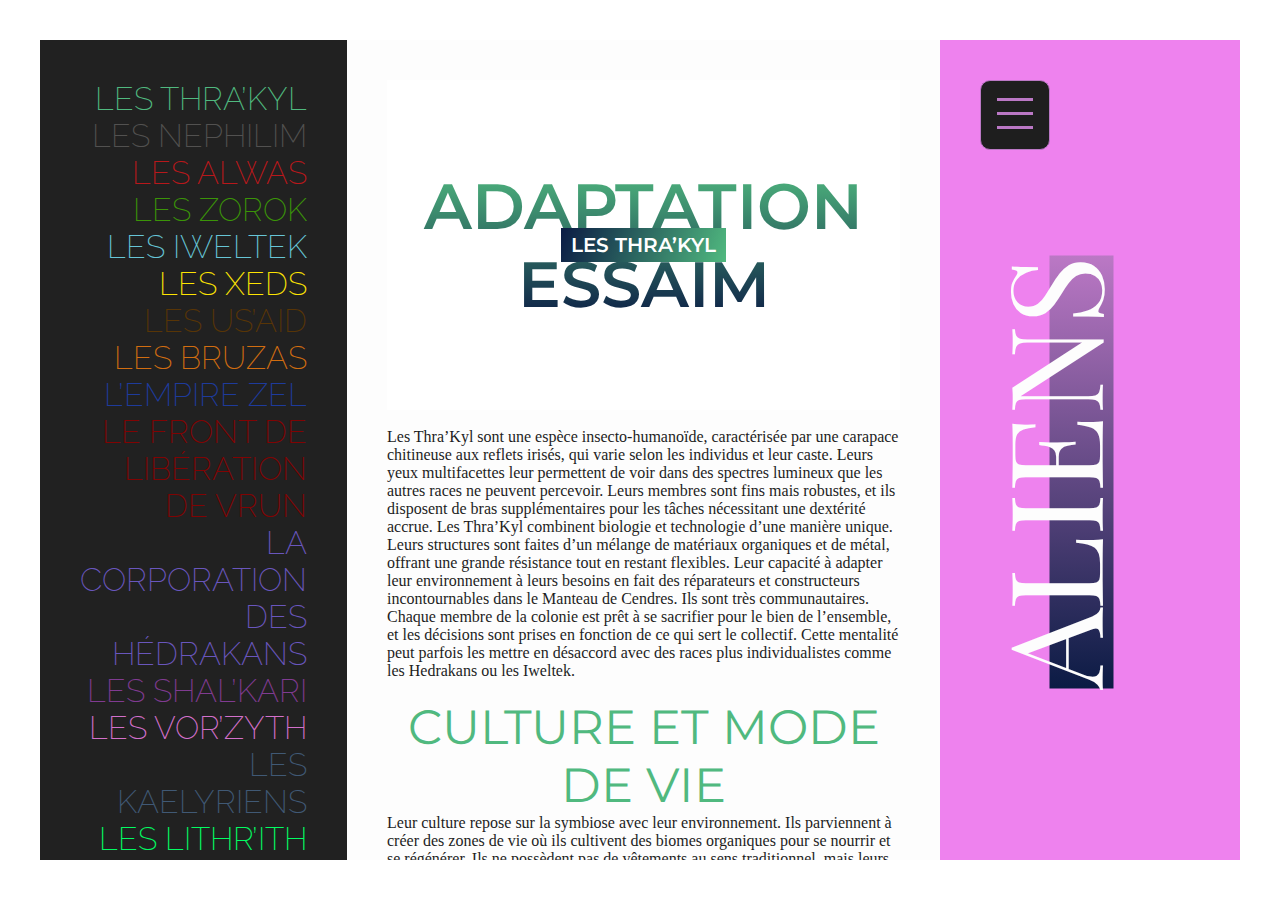
==== commit a0f35c16: "Update Alien NC.html" ====
--- a/Alien NC.html
+++ b/Alien NC.html
@@ -214,7 +214,7 @@
                   </div>
                   
             <!--------------------------->
-            <div class="annexe_nc" id="nephilim" style="--bg_annexe:url('https://media.discordapp.net/attachments/1018824778641051658/1360640839650639932/image.png?ex=67fbdb07&is=67fa8987&hm=36dd9648734718e5ea42b617a99a7dd2aa9ae75d7de03872eb7360a0190c8c00&=&format=webp&quality=lossless');--annexe_nc:#525150;">
+            <div class="annexe_nc" id="nephilim" style="--bg_annexe:url('https://i.imgur.com/FWkDLrF.png');--annexe_nc:#525150;">
               <div class="annexe_illu">
                   <div></div>
                   <div>Maudits<br>Marqués</div>
@@ -301,7 +301,7 @@
               </div>
             </div>
         <!--------------------------->
-        <div class="annexe_nc" id="alwas" style="--bg_annexe:url('https://media.discordapp.net/attachments/1018824778641051658/1360539084828840006/dabad80260c8c833f8459a9b44d3f39f.jpg?ex=67fb7c43&is=67fa2ac3&hm=d6ac1fc4c0c75039b8fcec4d3060e59205b5b2abf1310e127c51e9d1143b4f50&=&format=webp');--annexe_nc:#b8181b;">
+        <div class="annexe_nc" id="alwas" style="--bg_annexe:url('https://i.imgur.com/hVPE8yL.png');--annexe_nc:#b8181b;">
           <div class="annexe_illu">
               <div></div>
               <div>Fierté<br>Amphibie</div>
@@ -389,7 +389,7 @@
           </div>
         </div>
         <!--------------------------->
-        <div class="annexe_nc" id="zorok" style="--bg_annexe:url('https://media.discordapp.net/attachments/1018824778641051658/1360540567163109477/image.png?ex=67fb7da4&is=67fa2c24&hm=8b79ecab5f228d9466ffbcff4c97cdf24f43c1dc86e63c42781d972736d9a0f9&=&format=webp&quality=lossless');--annexe_nc:#3b9408;">
+        <div class="annexe_nc" id="zorok" style="--bg_annexe:url('https://i.imgur.com/Uk8rot2.png');--annexe_nc:#3b9408;">
           <div class="annexe_illu">
               <div></div>
               <div>Tromperie<br>Cruauté</div>
@@ -481,7 +481,7 @@
         </div>
 
 
-        <div class="annexe_nc" id="iweltek" style="--bg_annexe:url('https://media.discordapp.net/attachments/1018824778641051658/1360583563338322131/image.png?ex=67fba5af&is=67fa542f&hm=8e8fd86783daae79b038a2183ddc6976d84d6ba5c8906e393d045521650841c8&=&format=webp&quality=lossless');--annexe_nc:#66c5d6;">
+        <div class="annexe_nc" id="iweltek" style="--bg_annexe:url('https://i.imgur.com/KJAnMTw.png');--annexe_nc:#66c5d6;">
           <div class="annexe_illu">
               <div></div>
               <div>Intelligence<br>Recherches</div>
@@ -567,7 +567,7 @@
         </div>
 
 
-        <div class="annexe_nc" id="xeds" style="--bg_annexe:url('https://media.discordapp.net/attachments/1018824778641051658/1360545561752899774/7db77b277bbe1cecdf1479264673c6f2.jpg?ex=67fb824b&is=67fa30cb&hm=20b71ed27bf5c5779f615dda7372910a3688f1585b27169bf8ef8fa3ce332f25&=&format=webp');--annexe_nc:#fde403;">
+        <div class="annexe_nc" id="xeds" style="--bg_annexe:url('https://i.imgur.com/hdyN47E.png');--annexe_nc:#fde403;">
           <div class="annexe_illu">
               <div></div>
               <div>Pacifique<br>Assistance</div>
@@ -772,7 +772,7 @@
           </div>
         </div>
 
-        <div class="annexe_nc" id="bruzas" style="--bg_annexe:url('https://media.discordapp.net/attachments/1018824778641051658/1360548701612933180/c724f287d30e51461ded5d24a034e19b.jpg?ex=67fb8538&is=67fa33b8&hm=fe7e60176ce132dd147006f727681549dd61a6cfde74b8ab0f9cd19a54161d5c&=&format=webp');--annexe_nc:#d16d10;">
+        <div class="annexe_nc" id="bruzas" style="--bg_annexe:url('https://i.imgur.com/8XUddr2.png');--annexe_nc:#d16d10;">
           <div class="annexe_illu">
               <div></div>
               <div>Solitaire<br>Protecteur</div>
@@ -856,7 +856,7 @@
           </div>
         </div>
 
-        <div class="annexe_nc" id="zel" style="--bg_annexe:url('https://media.discordapp.net/attachments/1018824778641051658/1360549976589078538/image.png?ex=67fb8668&is=67fa34e8&hm=bd5f7943667e242a3951fe7af9c19c92ea76715cf6d952aa7533231afb187073&=&format=webp&quality=lossless');--annexe_nc:#1e3b9c;">
+        <div class="annexe_nc" id="zel" style="--bg_annexe:url('https://i.imgur.com/y9cULuK.png');--annexe_nc:#1e3b9c;">
           <div class="annexe_illu">
               <div></div>
               <div>Religion<br>Domination</div>
@@ -960,7 +960,7 @@
           </div>
         </div>
 
-        <div class="annexe_nc" id="vrun" style="--bg_annexe:url('https://media.discordapp.net/attachments/1018824778641051658/1360554014806245406/image.png?ex=67fb8a2b&is=67fa38ab&hm=b783255cfb85deba26eb9b57806622c6a1f25becdfe0ec5c6c2700fdd57931b5&=&format=webp&quality=lossless');--annexe_nc:#810303;">
+        <div class="annexe_nc" id="vrun" style="--bg_annexe:url('https://i.imgur.com/MmfkntP.png');--annexe_nc:#810303;">
           <div class="annexe_illu">
               <div></div>
               <div>Expansionniste<br>Belliqueux</div>
@@ -1057,7 +1057,7 @@
           </div>
         </div>
 
-        <div class="annexe_nc" id="hedrakans" style="--bg_annexe:url('https://media.discordapp.net/attachments/1018824778641051658/1360639453105881271/image.png?ex=67fbd9bd&is=67fa883d&hm=053cae99cf366462c027b9b68b0536e131df75251dc2f29806f02cb6d429fca5&=&format=webp&quality=lossless');--annexe_nc:#6956bd;">
+        <div class="annexe_nc" id="hedrakans" style="--bg_annexe:url('https://i.imgur.com/DbBalLv.png');--annexe_nc:#6956bd;">
           <div class="annexe_illu">
               <div></div>
               <div>Commerce<br>Echanges</div>
@@ -1155,7 +1155,7 @@
           </div>
         </div>
 
-        <div class="annexe_nc" id="shalkari" style="--bg_annexe:url('https://media.discordapp.net/attachments/1018824778641051658/1360639345664589844/image.png?ex=67fbd9a3&is=67fa8823&hm=84da2f0d1ccb5a636fb6ffaa61a785dd50db64a36ef51315be0614f91aec332b&=&format=webp&quality=lossless');--annexe_nc:#803b91;">
+        <div class="annexe_nc" id="shalkari" style="--bg_annexe:url('https://i.imgur.com/cUZ0ew8.png');--annexe_nc:#803b91;">
           <div class="annexe_illu">
               <div></div>
               <div>Emotions<br>Ombre & Lumière</div>
@@ -1242,7 +1242,7 @@
           </div>
         </div>
 
-        <div class="annexe_nc" id="vorzyth" style="--bg_annexe:url('https://media.discordapp.net/attachments/1018824778641051658/1360585450045046965/image.png?ex=67fba771&is=67fa55f1&hm=5b85a72fd47647ecf0967c08d415669e0a3ac338dac1eedf296488fa4853ee6f&=&format=webp&quality=lossless');--annexe_nc:#d370cb;">
+        <div class="annexe_nc" id="vorzyth" style="--bg_annexe:url('https://i.imgur.com/IBvN5br.png');--annexe_nc:#d370cb;">
           <div class="annexe_illu">
               <div></div>
               <div>Abysse<br>Contrôle</div>
@@ -1332,7 +1332,7 @@
           </div>
         </div>
 
-        <div class="annexe_nc" id="kaelyriens" style="--bg_annexe:url('https://media.discordapp.net/attachments/1018824778641051658/1360585954540130454/image.png?ex=67fba7ea&is=67fa566a&hm=5d473df0f5bf250aa006728c3bc344a34f10aca5c06f9f8210e7ba64636b858f&=&format=webp&quality=lossless');--annexe_nc:#405975;">
+        <div class="annexe_nc" id="kaelyriens" style="--bg_annexe:url('https://i.imgur.com/SGAkxrO.png');--annexe_nc:#405975;">
           <div class="annexe_illu">
               <div></div>
               <div>Forgerons<br>Stellaire</div>
@@ -1419,7 +1419,7 @@
           </div>
         </div>
 
-        <div class="annexe_nc" id="lithrith" style="--bg_annexe:url('https://cdn.discordapp.com/attachments/1018824778641051658/1360589948948058152/image.png?ex=67fbaba2&is=67fa5a22&hm=81a346b529f80efc0ca1c4ea7f57a46208bf527c5bcd1801ecad3019a5842fc1&=&format=webp&quality=lossless');--annexe_nc:#02fc62;">
+        <div class="annexe_nc" id="lithrith" style="--bg_annexe:url('https://i.imgur.com/HrfdKyn.png');--annexe_nc:#02fc62;">
           <div class="annexe_illu">
               <div></div>
               <div>Nature<br>Sauvegarde</div>
@@ -1500,7 +1500,7 @@
           </div>
         </div>
 
-        <div class="annexe_nc" id="fylaris" style="--bg_annexe:url('https://media.discordapp.net/attachments/1018824778641051658/1360586784714522675/0a975bd5ad252c7df7fa158e3a2ca7a0.jpg?ex=67fba8af&is=67fa572f&hm=e34f6a75e3ff4c6d879f480d0dc94f5933a06c173a76015d6152cf10d1dcfc60&=&format=webp');--annexe_nc:#993251;">
+        <div class="annexe_nc" id="fylaris" style="--bg_annexe:url('https://i.imgur.com/GWP2WBg.png');--annexe_nc:#993251;">
           <div class="annexe_illu">
               <div></div>
               <div>Féodal<br>Fier</div>
--- a/style.css
+++ b/style.css
@@ -0,0 +1,523 @@
+:root {
+    --black:#212121;
+    --white: #fdfdfd;
+    --accent: #bb78c5;
+    --accent2: #0b1b44;
+    --bg:url('https://i.imgur.com/KAidUTl.png')
+}
+a {
+    text-decoration: none;
+}
+* {
+    margin: 0;
+    padding: 0;
+    box-sizing: border-box;
+}
+body {
+    background-image: url('https://i.imgur.com/9VBEcOL.jpeg');
+    background-size: cover;
+    background-repeat: no-repeat;
+    height: 100vh;
+    align-content: center;
+    justify-items: center;
+    color: #1E1E1E;
+    font-family: Calibri;
+}
+#guidebook {
+    width: calc(100vw - 5rem);
+    height: calc(100vh - 5rem);
+    max-width: 1600px;
+    max-height: 900px;
+    background-color: var(--black);
+    display: grid;
+    grid-template-columns: 1fr 3fr;
+    overflow: hidden;
+}
+.left_nav {
+   grid-column: 1;
+   background: var(--black);
+   padding: 40px;
+}
+.left_nav ol {
+    text-align: right;
+    font-family: Raleway;
+    font-size: 32px;
+    font-weight: 200;
+    text-transform: uppercase;
+}
+.left_nav a.active ~ li {
+display: block;
+}
+.left_nav a ~ li {
+    display: none;
+    font-family: Montserrat;
+    font-size: 16px;
+    font-weight: 500;
+    text-align: right;
+    font-style: normal;
+    margin: 5px 0px;
+    width: max-content;
+    margin-left: auto;
+}
+.left_nav a ~ li.styleun {
+    color: var(--accent);
+    font-style: italic;
+}
+.left_nav a ~ li.styledeux {
+    color: var(--black);
+    background: var(--white);
+}
+.left_nav a ~ li.styletrois {
+    color: var(--white);
+    background: linear-gradient(90deg, var(--accent2) 0%, var(--accent) 100%);
+}
+.left_nav ol a {
+    color: var(--annexe_nc);
+    transition: all 0.4s ease;
+}
+
+.right_nav {
+    grid-column: 2;
+    background: violet;
+    display: grid;
+    grid-template-columns: 3fr 1fr;
+    transition: grid-template-columns 0.5s ease;
+    position: relative;
+ }
+
+.info_content {
+    grid-column: 1;
+    background: var(--white);
+    padding: 40px;
+    max-height: 900px;
+    overflow-y: auto;
+    position: relative;
+  -webkit-box-orient: vertical;
+    -webkit-box-direction: normal;
+    -ms-flex-flow: column nowrap;
+    flex-flow: column nowrap;
+    scroll-snap-stop: always;
+    -ms-scroll-snap-type: y mandatory;
+    scroll-snap-type: y mandatory;
+ }
+ .info_content .annexe_nc {
+    margin-bottom: 100px;
+ }
+.annexe_illu {
+    height: 330px;
+    width: 100%;
+    background: var(--bg_annexe);
+    background-size: cover;
+/*     background-attachment: fixed; */
+    background-repeat: no-repeat;
+    display: grid;
+}
+.annexe_illu > div {
+    grid-row: 1;
+    grid-column: 1;
+}
+.annexe_illu > div:nth-of-type(1) {
+    background: linear-gradient(290deg, var(--annexe_nc) 0%, var(--accent2) 100%);
+    mix-blend-mode: plus-lighter;
+    z-index: 2;
+}
+.info_content h2 {
+    color:var(--annexe_nc);
+    text-align: center;
+    font-family: Montserrat;
+    font-size: 48px;
+    font-weight: 400;
+    text-transform: uppercase;
+}
+.annexe_illu > div:nth-of-type(2) {
+    z-index: 3;
+    align-self: center;
+    text-align: center;
+    background: linear-gradient(180deg, var(--annexe_nc) 0%, var(--accent2) 100%);
+    background-clip: text;
+    -webkit-background-clip: text;
+    -webkit-text-fill-color: transparent;
+    text-align: center;
+    font-family: Montserrat;
+    font-size: 64px;
+    font-weight: 600;
+    text-transform: uppercase;
+}
+.annexe_illu > div:nth-of-type(3) {
+    z-index: 4;
+    align-self: center;
+    width: fit-content;
+    justify-self: center;
+    padding: 5px 10px;
+    color: #FFF;
+    text-align: center;
+    font-family: Montserrat;
+    font-size: 20px;
+    font-weight: 600;
+    text-transform: uppercase;
+    background: linear-gradient(290deg, var(--annexe_nc) 0%, var(--accent2) 100%);
+}
+ .navigation_links {
+    align-content: center;
+    grid-column: 2;
+    background: var(--bg);
+    background-size: cover;;
+    display: grid;
+    grid-template-columns: 300px 300px;
+    transition: all 0.4s ease;
+ }
+ .hidden .navigation_links {
+    grid-template-columns: 300px 0px;
+    transition: all 0.4s ease;
+ }
+button#toggleBtn {
+    appearance: none!important;
+    color: transparent;
+    background: none;
+    border: none;
+    position: absolute;
+    margin-top: 40px;
+    margin-left: 40px;
+ }
+
+ .icon-menu line {
+    transition: all 0.4s ease;
+  }
+
+ .title_annexe {
+    color:var(--white);
+    text-align: center;
+    font-family: "Playfair Display";
+    font-size: 128px;
+    font-weight: 400;
+    text-transform: uppercase;
+    transform: rotate(270deg);
+    position: absolute;
+    margin-left: -75px;
+    margin-top: 400px;
+    display: inline-block;
+    line-height: 0em;
+    padding-bottom: .5em;
+    background: linear-gradient(90deg, var(--accent2) 0%, var(--accent) 100%);
+}
+.navigation_links > div:nth-of-type(1) {
+    height: 900px;
+}
+.navigation_links > div:nth-of-type(2) {
+    height: 900px;
+}
+.hidden .navigation_links {
+   grid-template-columns: 300px 0px;
+   transition: all 0.4s ease;
+}
+.navigation_links > div:nth-of-type(2) a {
+    text-decoration: none;
+    display: block;
+    width: 230px;
+    height: 40px;
+    background: linear-gradient(90deg, var(--accent2) 0%, var(--accent) 100%);
+    color: #FFF;
+    text-align: right;
+    font-family: Montserrat;
+    font-size: 32px;
+    font-style: italic;
+    font-weight: 500;
+    text-transform: uppercase;
+    margin: 20px 0px;
+}
+.navigation_links > div:nth-of-type(2) a:hover {
+    background: var(--white);
+    color: var(--black);
+}
+.race-bloc {
+    margin: 30px 0;
+    padding: 20px;
+    border: 1px solid #444;
+    border-radius: 12px;
+    background-color: #111;
+    color: #ddd;
+  }
+  
+  /* Bloc Relations / Capacités */
+  .relation-capacite-container {
+    display: flex;
+    justify-content: space-between;
+    gap: 30px;
+    flex-wrap: wrap;
+  }
+  .relation-section, .capacite-section {
+    flex: 1;
+    min-width: 250px;
+  }
+  .relation-section h4, .capacite-section h4 {
+    margin-bottom: 8px;
+    color: #fff;
+    border-bottom: 1px solid #555;
+    padding-bottom: 4px;
+  }
+  
+  /* Bloc Culture - dots & barres */
+  .culture-container {
+    display: flex;
+    justify-content: space-between;
+    gap: 30px;
+    flex-wrap: wrap;
+  }
+  .dots-section {
+    flex: 1;
+    min-width: 250px;
+    flex-direction: column;
+    justify-content: center; /* Centre verticalement */
+    align-items: center;     /* Centre horizontalement */
+    width: 50%;
+ }
+  .dot-item {
+    display: flex;
+    align-items: center;
+    margin-bottom: 12px;
+  }
+  .dot {
+    width: 12px;
+    height: 12px;
+    background-color: #6cf;
+    border-radius: 50%;
+    margin-right: 10px;
+  }
+  .dot-text {
+    color: #ccc;
+  }
+  
+  /* Barres de niveau */
+  .bar-section {
+    flex: 1;
+    min-width: 250px;
+  }
+  .bar-label {
+    margin-top: 10px;
+    font-size: 14px;
+    color: #ccc;
+  }
+  .bar-background {
+    background-color: #333;
+    border-radius: 8px;
+    height: 14px;
+    margin-bottom: 12px;
+    overflow: hidden;
+  }
+  .bar-fill {
+    height: 100%;
+    background-color: #6cf;
+  }
+  .toggle-content {
+    display: none;
+    margin-top: 10px;
+    color: #ccc;
+  }
+  
+  .toggle-header {
+    cursor: pointer;
+    border-bottom: 1px solid #555;
+    padding-bottom: 4px;
+    color: #fff;
+  }
+  
+  .toggle-header:hover {
+    color: #6cf;
+  }
+  .section-planete {
+    display: flex;
+    align-items: center;
+    gap: 30px;
+    margin: 60px 0;
+  }
+  
+  .section-planete.reverse {
+    flex-direction: row-reverse;
+  }
+
+  .image-cercle {
+    width: 200px;
+    height: 200px;
+    border-radius: 50%;
+    overflow: hidden;
+    margin: 0 30px;
+    box-shadow: 0 0 10px rgba(0,0,0,0.5);
+  }
+
+  .image-cercle img {
+    width: 100%;
+    height: 100%;
+    object-fit: cover;
+  }
+
+  .texte-planete {
+    max-width: 600px;
+  }
+  .categorie {
+    padding: 50px;
+    color: #fff;
+  }
+  
+  .banniere {
+    width: 100%;
+    max-height: 300px;
+    object-fit: cover;
+    border-radius: 10px;
+    margin-bottom: 20px;
+  }
+  
+  .pouvoir {
+    margin-bottom: 40px;
+  }
+  
+  .img-pouvoir {
+    width: 80px;
+    height: 80px;
+    float: left;
+    margin-right: 15px;
+    border-radius: 10px;
+    object-fit: cover;
+  }
+  
+  .paliers {
+    list-style: none;
+    padding-left: 0;
+  }
+  
+  .paliers li {
+    margin-bottom: 5px;
+    padding-left: 10px;
+    border-left: 3px solid #888;
+  }
+  .etoiles {
+    font-size: 18px;
+    color: gold;
+    margin-bottom: 4px;
+    letter-spacing: 2px;
+  }
+  .categorie {
+    background-color: #fff;
+    color: #212121;
+  }
+  /* Petits cercles (DOTS) */
+.annexe_nc .dot {
+  background-color: var(--annexe_nc);
+}
+
+/* Texte des lignes à côté des dots */
+.annexe_nc .dot-text {
+  color: var(--annexe_nc);
+  font-weight: bold;
+}
+
+/* Labels des barres */
+.annexe_nc .bar-label {
+  color: var(--annexe_nc);
+  font-weight: 600;
+}
+
+/* Remplissage des barres */
+.annexe_nc .bar-fill {
+  background-color: var(--annexe_nc);
+}
+.maison-container {
+  width: 100%;
+  display: flex;
+  flex-direction: column;
+  gap: 60px;
+  padding: 40px;
+  box-sizing: border-box;
+}
+
+.maison-bloc {
+  display: flex;
+  align-items: center;
+  gap: 30px;
+  flex-wrap: nowrap; /* ← garde les éléments sur une seule ligne */
+  justify-content: center;
+}
+
+.maison-bloc.gauche {
+  flex-direction: row;
+}
+
+.maison-bloc.droite {
+  flex-direction: row-reverse;
+}
+
+.maison-image {
+  flex: 1 1 300px;
+  height: 400px;
+  background-size: cover;
+  background-position: center;
+  border-radius: 8px;
+}
+
+.maison-texte {
+  flex: 1 1 300px;
+  color: #ffffff;
+  font-family: 'Raleway', sans-serif;
+}
+
+.maison-texte h2 {
+  font-family: 'Playfair Display', serif;
+  font-size: 24px;
+  margin-bottom: 10px;
+  text-transform: uppercase;
+}
+
+.maison-texte em {
+  font-style: italic;
+  font-weight: 300;
+  display: block;
+  font-size: 14px;
+  color: #bbbbbb;
+}
+
+.maison-texte {
+  color: #1E1E1E; /* ou toute autre couleur lisible sur fond clair */
+  font-family: 'Raleway', sans-serif;
+}
+@media (max-width: 768px) {
+  .maison-bloc {
+    flex-direction: column !important; /* Force en colonne pour le mobile */
+    align-items: flex-start;
+  }
+
+  .maison-image, .maison-texte {
+    flex: 1 1 100%;
+    max-width: 100%;
+  }
+}
+/* Responsive: stack tout en colonne sur petits écrans */
+@media screen and (max-width: 1024px) {
+  #guidebook {
+    grid-template-columns: 1fr; /* Une seule colonne */
+  }
+
+  .right_nav {
+    grid-template-columns: 1fr;
+  }
+
+  .navigation_links {
+    grid-template-columns: 1fr !important;
+    padding: 20px;
+  }
+
+  .navigation_links > div:nth-of-type(2) a {
+    font-size: 20px;
+    width: 100%;
+    text-align: center;
+  }
+
+  .annexe_illu > div:nth-of-type(2) {
+    font-size: 36px;
+  }
+
+  .title_annexe {
+    font-size: 48px;
+    transform: rotate(0deg);
+    margin: 20px auto;
+    position: static;
+  }
+}
